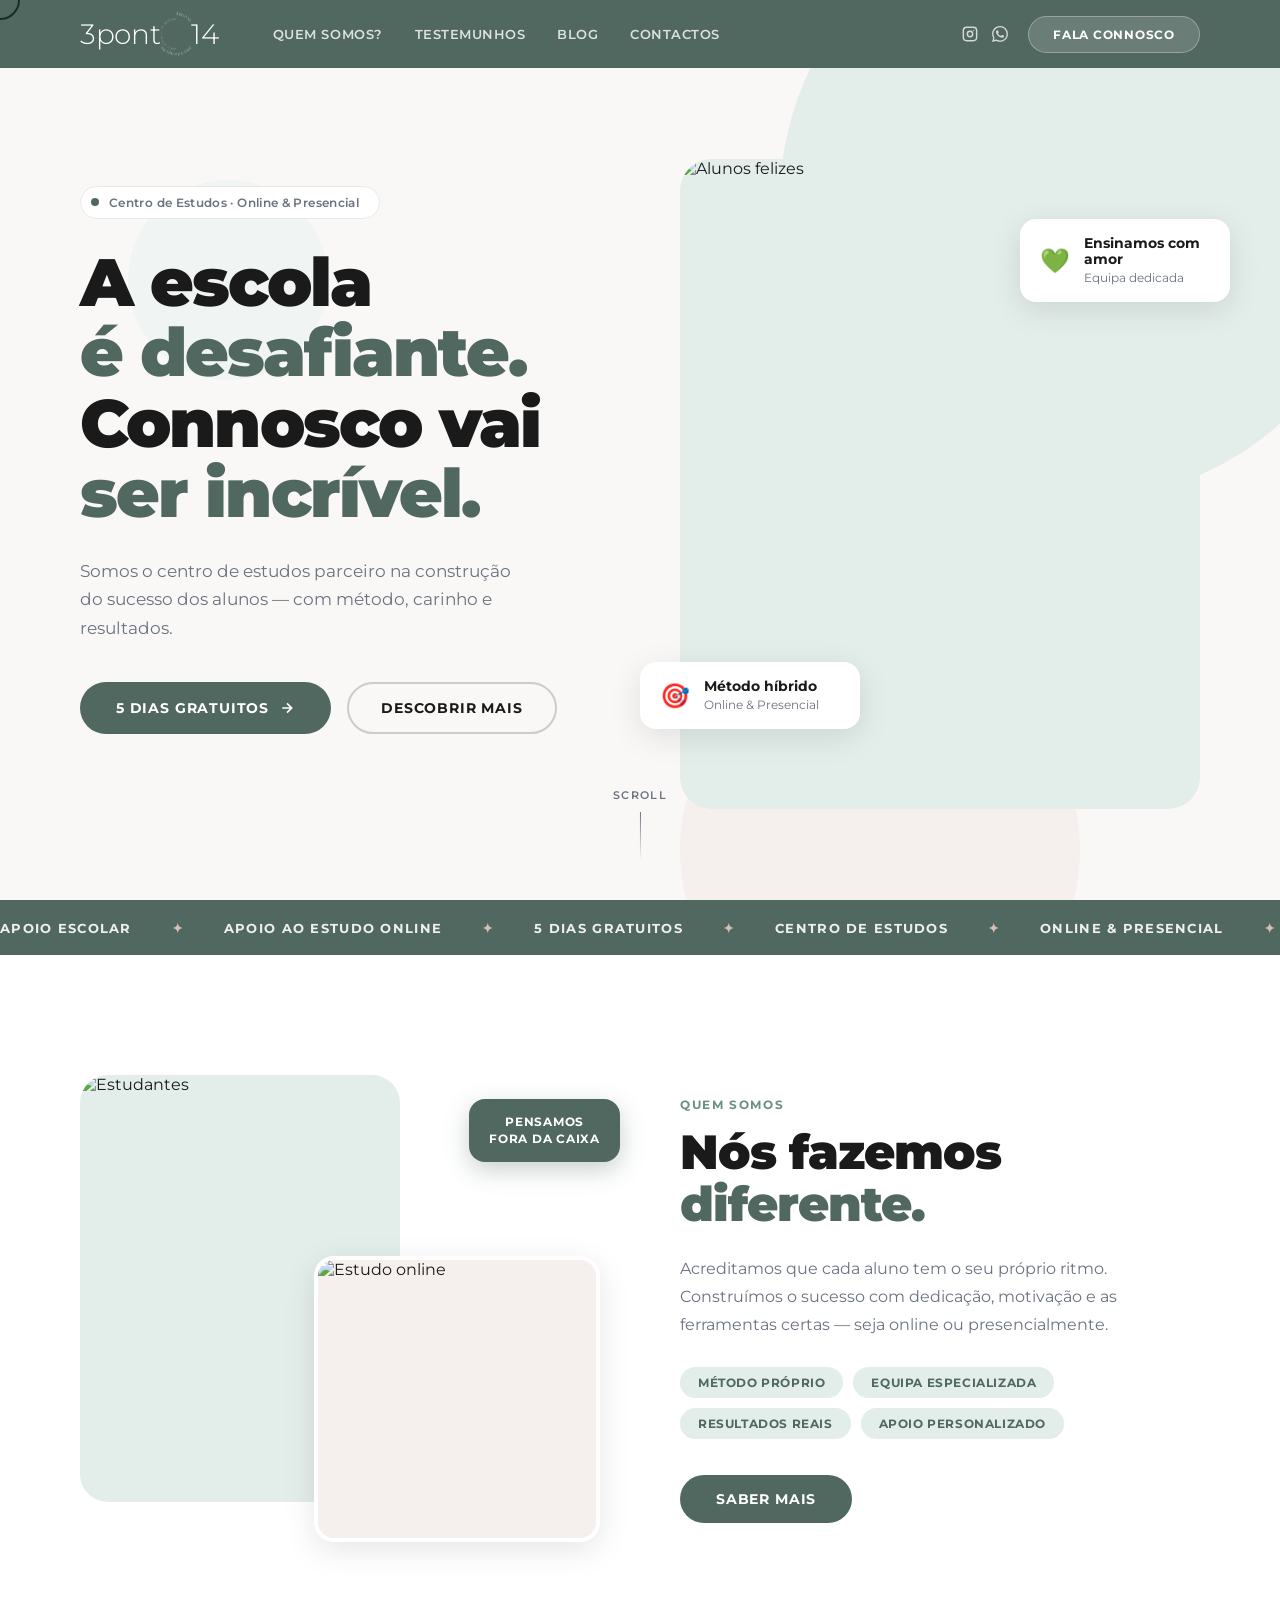
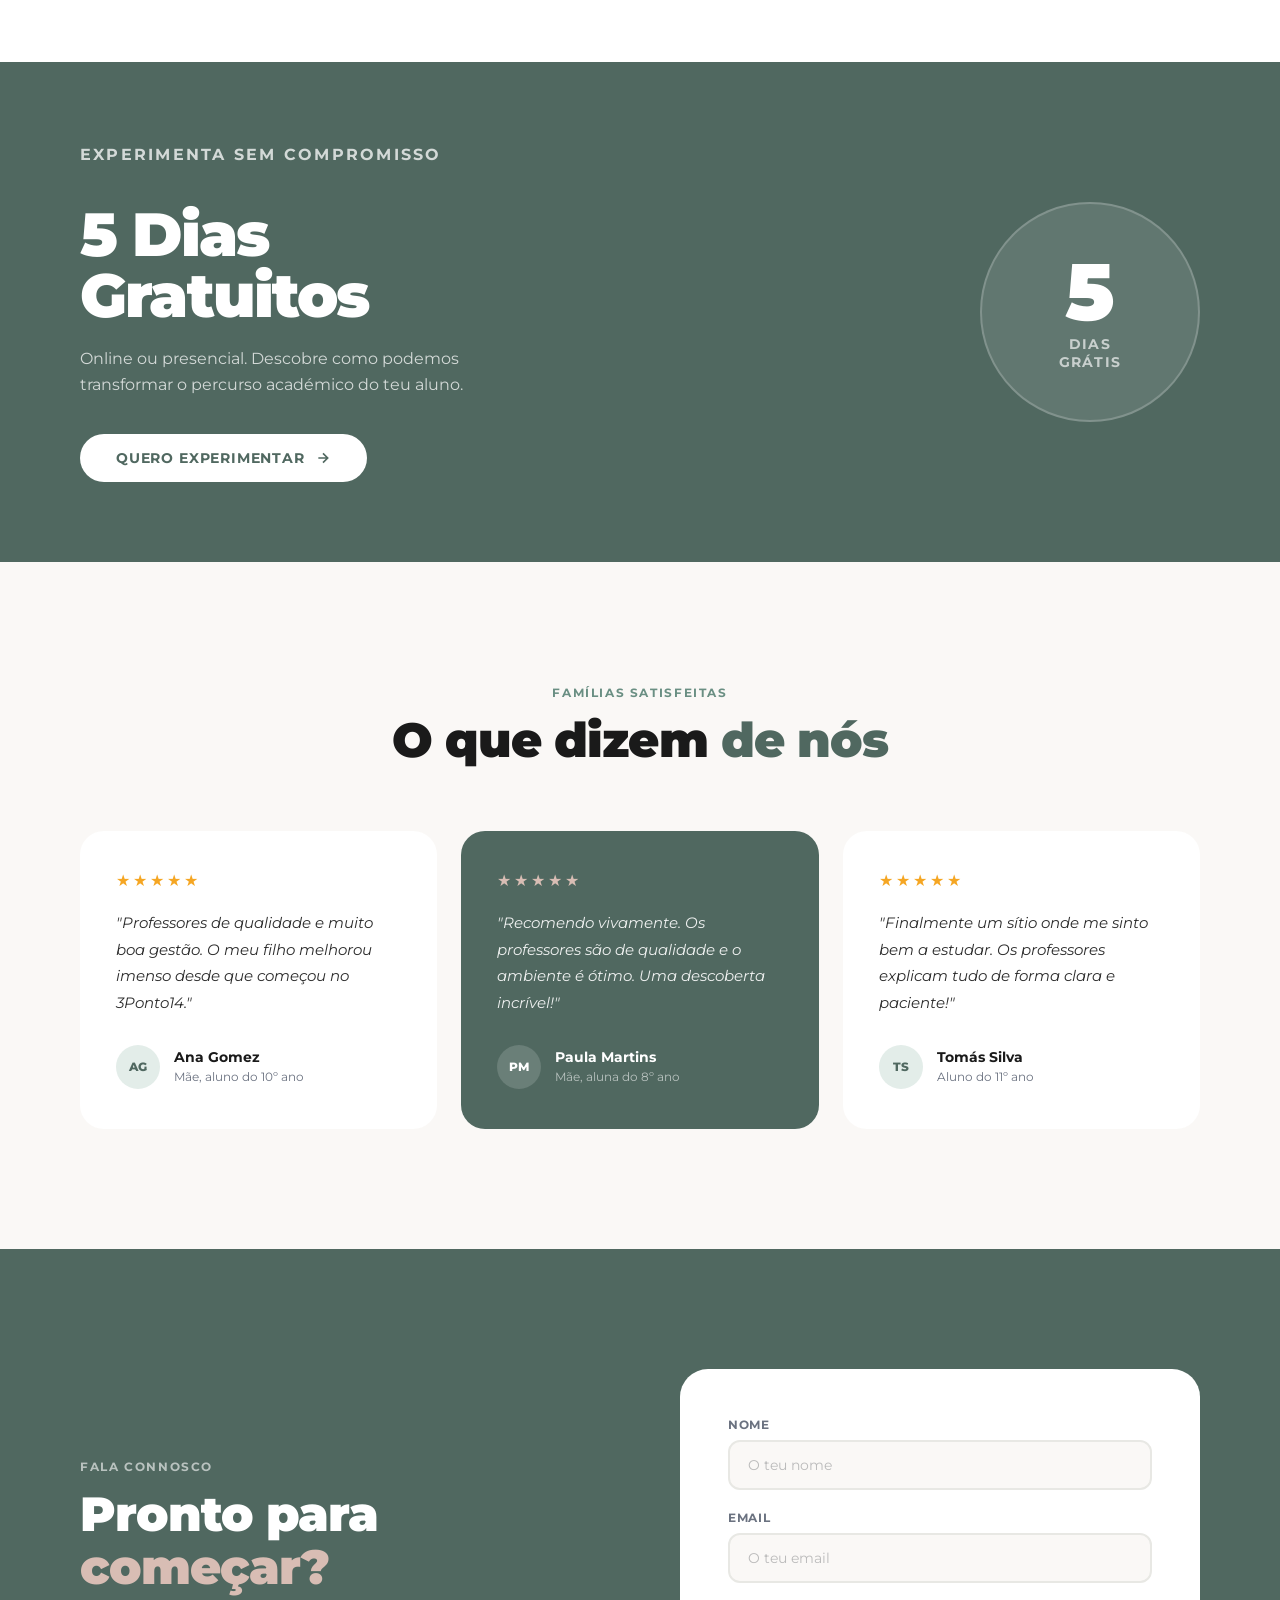
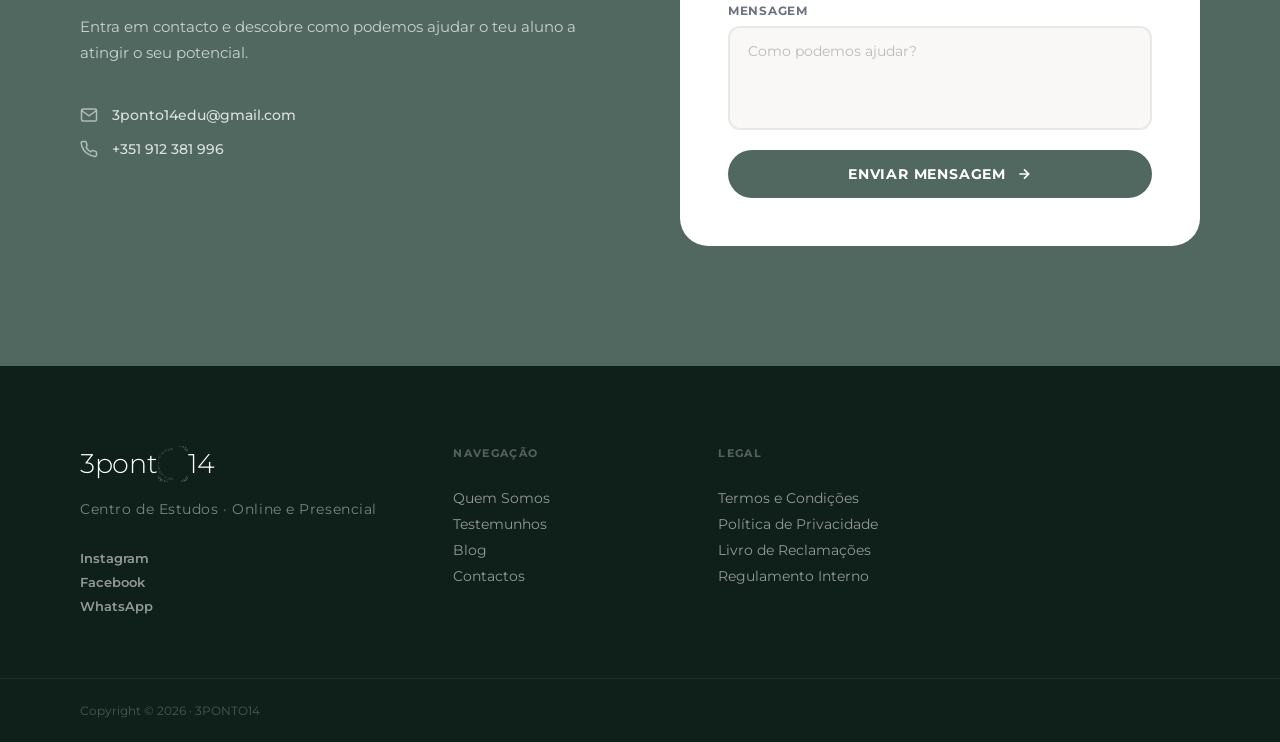
==== index.html @ 52ed574f "main" ====
<!DOCTYPE html>
<html lang="pt">
<head>
  <meta charset="UTF-8" />
  <meta name="viewport" content="width=device-width, initial-scale=1.0" />
  <title>3Ponto14 — Centro de Estudos</title>
  <link rel="preconnect" href="https://fonts.googleapis.com" />
  <link rel="preconnect" href="https://fonts.gstatic.com" crossorigin />
  <link href="https://fonts.googleapis.com/css2?family=Montserrat:ital,wght@0,300;0,400;0,500;0,600;0,700;0,800;0,900;1,300;1,400&display=swap" rel="stylesheet" />
  <link rel="stylesheet" href="style.css" />
</head>
<body>

  <!-- CURSOR -->
  <div class="cursor" id="cursor"></div>
  <div class="cursor-dot" id="cursorDot"></div>

  <!-- NAVBAR -->
  <header class="navbar" id="navbar">
    <div class="nav-inner">
      <a href="#" class="logo" aria-label="3ponto14">
        <div class="logo-svg-wrap">
          <span class="logo-char" style="--d:0.0s">3</span><span
               class="logo-char" style="--d:0.08s">p</span><span
               class="logo-char" style="--d:0.16s">o</span><span
               class="logo-char" style="--d:0.24s">n</span><span
               class="logo-char" style="--d:0.32s">t</span><span
               class="logo-char logo-o-special" style="--d:0.40s">
            <!-- Animated circle replacing the 'o' -->
            <svg class="logo-circle-svg" viewBox="0 0 80 80" xmlns="http://www.w3.org/2000/svg">
              <defs>
                <path id="circlePathNav" d="M40,6 a34,34 0 1,1 -0.001,0 Z"/>
                <path id="circlePathNavInner" d="M40,14 a26,26 0 1,1 -0.001,0 Z"/>
              </defs>
              <g class="circle-spin">
                <text font-family="Montserrat, sans-serif" font-size="7.5" font-weight="400" fill="currentColor" opacity="0.6">
                  <textPath href="#circlePathNav" startOffset="0%">3 ponto 14 · cinco três zero oito seis dois um cinco · </textPath>
                </text>
                <text font-family="Montserrat, sans-serif" font-size="6.5" font-weight="400" fill="currentColor" opacity="0.4">
                  <textPath href="#circlePathNavInner" startOffset="50%">zero um zero nove dois seis · zero um zero</textPath>
                </text>
              </g>
            </svg>
          </span><span
               class="logo-char" style="--d:0.50s">1</span><span
               class="logo-char" style="--d:0.58s">4</span>
        </div>
      </a>

      <nav class="nav-links" id="navLinks">
        <a href="#sobre">Quem Somos?</a>
        <a href="#testemunhos">Testemunhos</a>
        <a href="blog.html">Blog</a>
        <a href="#contacto">Contactos</a>
      </nav>

      <div class="nav-right">
        <div class="nav-social">
          <a href="https://instagram.com" target="_blank" aria-label="Instagram">
            <svg width="16" height="16" viewBox="0 0 24 24" fill="none" stroke="currentColor" stroke-width="2.2"><rect x="2" y="2" width="20" height="20" rx="5"/><circle cx="12" cy="12" r="4"/><circle cx="17.5" cy="6.5" r="1" fill="currentColor" stroke="none"/></svg>
          </a>
          <a href="https://wa.me/351912381996" target="_blank" aria-label="WhatsApp">
            <svg width="16" height="16" viewBox="0 0 24 24" fill="currentColor"><path d="M17.472 14.382c-.297-.149-1.758-.867-2.03-.967-.273-.099-.471-.148-.67.15-.197.297-.767.966-.94 1.164-.173.199-.347.223-.644.075-.297-.15-1.255-.463-2.39-1.475-.883-.788-1.48-1.761-1.653-2.059-.173-.297-.018-.458.13-.606.134-.133.298-.347.446-.52.149-.174.198-.298.298-.497.099-.198.05-.371-.025-.52-.075-.149-.669-1.612-.916-2.207-.242-.579-.487-.5-.669-.51-.173-.008-.371-.01-.57-.01-.198 0-.52.074-.792.372-.272.297-1.04 1.016-1.04 2.479 0 1.462 1.065 2.875 1.213 3.074.149.198 2.096 3.2 5.077 4.487.709.306 1.262.489 1.694.625.712.227 1.36.195 1.871.118.571-.085 1.758-.719 2.006-1.413.248-.694.248-1.289.173-1.413-.074-.124-.272-.198-.57-.347m-5.421 7.403h-.004a9.87 9.87 0 01-5.031-1.378l-.361-.214-3.741.982.998-3.648-.235-.374a9.86 9.86 0 01-1.51-5.26c.001-5.45 4.436-9.884 9.888-9.884 2.64 0 5.122 1.03 6.988 2.898a9.825 9.825 0 012.893 6.994c-.003 5.45-4.437 9.884-9.885 9.884m8.413-18.297A11.815 11.815 0 0012.05 0C5.495 0 .16 5.335.157 11.892c0 2.096.547 4.142 1.588 5.945L.057 24l6.305-1.654a11.882 11.882 0 005.683 1.448h.005c6.554 0 11.89-5.335 11.893-11.893a11.821 11.821 0 00-3.48-8.413z"/></svg>
          </a>
        </div>
        <a href="#contacto" class="btn-nav">Fala connosco</a>
        <button class="hamburger" id="hamburger" aria-label="Menu">
          <span></span><span></span><span></span>
        </button>
      </div>
    </div>
  </header>

  <!-- HERO -->
  <section class="hero" id="inicio">
    <div class="hero-bg-shapes">
      <div class="shape shape-1"></div>
      <div class="shape shape-2"></div>
      <div class="shape shape-3"></div>
    </div>

    <div class="hero-inner">
      <div class="hero-left">
        <div class="hero-badge reveal">
          <span class="badge-dot"></span>
          Centro de Estudos · Online &amp; Presencial
        </div>
        <h1 class="hero-title reveal">
          <span class="line">A escola</span>
          <span class="line accent-line">é desafiante.</span>
          <span class="line">Connosco vai</span>
          <span class="line accent-line">ser incrível.</span>
        </h1>
        <p class="hero-sub reveal">Somos o centro de estudos parceiro na construção do sucesso dos alunos — com método, carinho e resultados.</p>
        <div class="hero-actions reveal">
          <a href="https://forms.gle/KZPHo7X5ygwekHUc8" target="_blank" class="btn-primary">
            <span>5 Dias Gratuitos</span>
            <svg width="16" height="16" viewBox="0 0 24 24" fill="none" stroke="currentColor" stroke-width="2.5"><path d="M5 12h14M12 5l7 7-7 7"/></svg>
          </a>
          <a href="#servicos" class="btn-ghost">Descobrir mais</a>
        </div>
      </div>

      <div class="hero-right reveal">
        <div class="hero-card-main">
          <img src="https://3ponto14.com/wp-content/uploads/2022/05/pexels-vanessa-loring-7869838-1.png"
               alt="Alunos felizes"
               onerror="this.parentElement.style.background='var(--green-pale)'" />
        </div>
        <div class="hero-float-card">
          <div class="float-icon">🎯</div>
          <div>
            <strong>Método híbrido</strong>
            <span>Online &amp; Presencial</span>
          </div>
        </div>
        <div class="hero-float-card card-2">
          <div class="float-icon">💚</div>
          <div>
            <strong>Ensinamos com amor</strong>
            <span>Equipa dedicada</span>
          </div>
        </div>
      </div>
    </div>

    <div class="scroll-hint">
      <span>Scroll</span>
      <div class="scroll-line"></div>
    </div>
  </section>

  <!-- MARQUEE -->
  <div class="marquee-wrap">
    <div class="marquee-track">
      <span>Apoio Escolar</span><span class="mx">✦</span>
      <span>Apoio ao Estudo Online</span><span class="mx">✦</span>
      <span>5 Dias Gratuitos</span><span class="mx">✦</span>
      <span>Centro de Estudos</span><span class="mx">✦</span>
      <span>Online &amp; Presencial</span><span class="mx">✦</span>
      <span>Apoio Escolar</span><span class="mx">✦</span>
      <span>Apoio ao Estudo Online</span><span class="mx">✦</span>
      <span>5 Dias Gratuitos</span><span class="mx">✦</span>
      <span>Centro de Estudos</span><span class="mx">✦</span>
      <span>Online &amp; Presencial</span><span class="mx">✦</span>
    </div>
  </div>

  <!-- SOBRE -->
  <section class="sobre" id="sobre">
    <div class="container">
      <div class="sobre-grid">
        <div class="sobre-left">
          <div class="sobre-img-stack">
            <div class="sobre-img-1">
              <img src="https://3ponto14.com/wp-content/uploads/2025/06/Design-sem-nome-3-819x1024.png"
                   alt="Estudantes"
                   onerror="this.parentElement.style.background='var(--green-pale)'" />
            </div>
            <div class="sobre-img-2">
              <img src="https://3ponto14.com/wp-content/uploads/2025/07/Design-sem-nome-11-819x1024.png"
                   alt="Estudo online"
                   onerror="this.parentElement.style.background='var(--blush-pale)'" />
            </div>
            <div class="sobre-badge-float">
              <span>Pensamos<br/>fora da caixa</span>
            </div>
          </div>
        </div>
        <div class="sobre-right">
          <p class="section-tag">Quem somos</p>
          <h2 class="section-title">Nós fazemos<br/><em>diferente.</em></h2>
          <p class="sobre-text">Acreditamos que cada aluno tem o seu próprio ritmo. Construímos o sucesso com dedicação, motivação e as ferramentas certas — seja online ou presencialmente.</p>
          <div class="sobre-pills">
            <span class="pill">Método Próprio</span>
            <span class="pill">Equipa Especializada</span>
            <span class="pill">Resultados Reais</span>
            <span class="pill">Apoio Personalizado</span>
          </div>
          <a href="#contacto" class="btn-primary">Saber mais</a>
        </div>
      </div>
    </div>
  </section>


  <!-- OFERTA -->
  <section class="oferta">
    <div class="oferta-inner">
      <div class="oferta-left">
        <p class="oferta-tag">Experimenta sem compromisso</p>
        <h2>5 Dias<br/>Gratuitos</h2>
        <p>Online ou presencial. Descobre como podemos transformar o percurso académico do teu aluno.</p>
        <a href="https://forms.gle/KZPHo7X5ygwekHUc8" target="_blank" class="btn-white">
          Quero experimentar
          <svg width="16" height="16" viewBox="0 0 24 24" fill="none" stroke="currentColor" stroke-width="2.5"><path d="M5 12h14M12 5l7 7-7 7"/></svg>
        </a>
      </div>
      <div class="oferta-right">
        <div class="oferta-circle">
          <span class="oferta-num">5</span>
          <span class="oferta-label">dias<br/>grátis</span>
        </div>
      </div>
    </div>
  </section>


  <!-- TESTEMUNHOS -->
  <section class="testemunhos" id="testemunhos">
    <div class="container">
      <div class="section-head centered">
        <p class="section-tag">Famílias satisfeitas</p>
        <h2 class="section-title">O que dizem <em>de nós</em></h2>
      </div>
      <div class="testo-grid">
        <div class="testo-card">
          <div class="testo-stars">★★★★★</div>
          <blockquote>"Professores de qualidade e muito boa gestão. O meu filho melhorou imenso desde que começou no 3Ponto14."</blockquote>
          <div class="testo-author">
            <div class="testo-avatar">AG</div>
            <div>
              <strong>Ana Gomez</strong>
              <span>Mãe, aluno do 10º ano</span>
            </div>
          </div>
        </div>
        <div class="testo-card featured">
          <div class="testo-stars">★★★★★</div>
          <blockquote>"Recomendo vivamente. Os professores são de qualidade e o ambiente é ótimo. Uma descoberta incrível!"</blockquote>
          <div class="testo-author">
            <div class="testo-avatar">PM</div>
            <div>
              <strong>Paula Martins</strong>
              <span>Mãe, aluna do 8º ano</span>
            </div>
          </div>
        </div>
        <div class="testo-card">
          <div class="testo-stars">★★★★★</div>
          <blockquote>"Finalmente um sítio onde me sinto bem a estudar. Os professores explicam tudo de forma clara e paciente!"</blockquote>
          <div class="testo-author">
            <div class="testo-avatar">TS</div>
            <div>
              <strong>Tomás Silva</strong>
              <span>Aluno do 11º ano</span>
            </div>
          </div>
        </div>
      </div>
    </div>
  </section>

  <!-- CONTACTO -->
  <section class="contacto" id="contacto">
    <div class="container">
      <div class="contacto-grid">
        <div class="contacto-left">
          <p class="section-tag light">Fala connosco</p>
          <h2 class="section-title light">Pronto para<br/><em>começar?</em></h2>
          <p class="contacto-sub">Entra em contacto e descobre como podemos ajudar o teu aluno a atingir o seu potencial.</p>
          <div class="contacto-info">
            <div class="info-item">
              <svg width="18" height="18" viewBox="0 0 24 24" fill="none" stroke="currentColor" stroke-width="2"><path d="M4 4h16c1.1 0 2 .9 2 2v12c0 1.1-.9 2-2 2H4c-1.1 0-2-.9-2-2V6c0-1.1.9-2 2-2z"/><polyline points="22,6 12,13 2,6"/></svg>
              <span>3ponto14edu@gmail.com</span>
            </div>
            <div class="info-item">
              <svg width="18" height="18" viewBox="0 0 24 24" fill="none" stroke="currentColor" stroke-width="2"><path d="M22 16.92v3a2 2 0 0 1-2.18 2 19.79 19.79 0 0 1-8.63-3.07A19.5 19.5 0 0 1 4.69 13a19.79 19.79 0 0 1-3.07-8.67A2 2 0 0 1 3.6 2h3a2 2 0 0 1 2 1.72c.127.96.361 1.903.7 2.81a2 2 0 0 1-.45 2.11L8.09 9.91a16 16 0 0 0 6 6l1.27-1.27a2 2 0 0 1 2.11-.45c.907.339 1.85.573 2.81.7A2 2 0 0 1 22 16.92z"/></svg>
              <span>+351 912 381 996</span>
            </div>
          </div>
        </div>
        <div class="contacto-right">
          <form class="contact-form" id="contactForm">
            <div class="form-group">
              <label>Nome</label>
              <input type="text" name="nome" placeholder="O teu nome" required />
            </div>
            <div class="form-group">
              <label>Email</label>
              <input type="email" name="email" placeholder="O teu email" required />
            </div>
            <div class="form-group">
              <label>Mensagem</label>
              <textarea name="mensagem" rows="4" placeholder="Como podemos ajudar?" required></textarea>
            </div>
            <button type="submit" class="btn-primary full">
              <span>Enviar mensagem</span>
              <svg width="16" height="16" viewBox="0 0 24 24" fill="none" stroke="currentColor" stroke-width="2.5"><path d="M5 12h14M12 5l7 7-7 7"/></svg>
            </button>
          </form>
        </div>
      </div>
    </div>
  </section>

  <!-- FOOTER -->
  <footer class="footer">
    <div class="footer-inner container">
      <div class="footer-brand">
        <div class="logo-svg-wrap footer-logo-svg">
          <span class="logo-char">3</span><span
               class="logo-char">p</span><span
               class="logo-char">o</span><span
               class="logo-char">n</span><span
               class="logo-char">t</span><span
               class="logo-char logo-o-special">
            <svg class="logo-circle-svg" viewBox="0 0 80 80" xmlns="http://www.w3.org/2000/svg">
              <defs>
                <path id="circlePathFooter" d="M40,6 a34,34 0 1,1 -0.001,0 Z"/>
                <path id="circlePathFooterInner" d="M40,14 a26,26 0 1,1 -0.001,0 Z"/>
              </defs>
              <g class="circle-spin">
                <text font-family="Montserrat, sans-serif" font-size="7.5" font-weight="400" fill="currentColor" opacity="0.6">
                  <textPath href="#circlePathFooter" startOffset="0%">3 ponto 14 · cinco três zero oito seis dois um cinco · </textPath>
                </text>
                <text font-family="Montserrat, sans-serif" font-size="6.5" font-weight="400" fill="currentColor" opacity="0.4">
                  <textPath href="#circlePathFooterInner" startOffset="50%">zero um zero nove dois seis · zero um zero</textPath>
                </text>
              </g>
            </svg>
          </span><span
               class="logo-char">1</span><span
               class="logo-char">4</span>
        </div>
        <p class="footer-tagline">Centro de Estudos · Online e Presencial</p>
        <div class="footer-social">
          <a href="https://instagram.com" target="_blank">Instagram</a>
          <a href="https://facebook.com" target="_blank">Facebook</a>
          <a href="https://wa.me/351912381996" target="_blank">WhatsApp</a>
        </div>
      </div>
      <div class="footer-links">
        <p class="footer-col-title">Navegação</p>
        <a href="#sobre">Quem Somos</a>
        <a href="#testemunhos">Testemunhos</a>
        <a href="blog.html">Blog</a>
        <a href="#contacto">Contactos</a>
      </div>
      <div class="footer-links">
        <p class="footer-col-title">Legal</p>
        <a href="#">Termos e Condições</a>
        <a href="#">Política de Privacidade</a>
        <a href="#">Livro de Reclamações</a>
        <a href="#">Regulamento Interno</a>
      </div>
    </div>
    <div class="footer-bottom">
      <div class="container footer-bottom-inner">
        <p>Copyright © 2026 · 3PONTO14</p>
      </div>
    </div>
  </footer>

  <script src="script.js"></script>
</body>
</html>
---- style.css ----
/* ============================================
   3PONTO14 — Redesign
   Palette: sage green #506860, blush #d8bdb4
   Font: Montserrat
   ============================================ */

*, *::before, *::after { box-sizing: border-box; margin: 0; padding: 0; }

:root {
  --green:       #506860;
  --green-mid:   #6A8F83;
  --green-light: #8aafa5;
  --green-pale:  #e3ede9;
  --green-xpale: #f0f5f3;
  --blush:       #d8bdb4;
  --blush-mid:   #c9a89e;
  --blush-pale:  #f5efed;
  --cream:       #faf8f6;
  --white:       #ffffff;
  --dark:        #1a1a1a;
  --dark-2:      #2d2d2d;
  --gray:        #6b7280;
  --gray-light:  #e8e8e4;
  --font:        'Montserrat', sans-serif;
  --ease:        cubic-bezier(0.4, 0, 0.2, 1);
}

html { scroll-behavior: smooth; }

body {
  font-family: var(--font);
  color: var(--dark);
  background: var(--cream);
  overflow-x: hidden;
  cursor: none;
}

@media (hover: none) { body { cursor: auto; } }

.container { max-width: 1200px; margin: 0 auto; padding: 0 40px; }
a { text-decoration: none; color: inherit; }
img { display: block; max-width: 100%; }

/* ============ CUSTOM CURSOR ============ */
.cursor {
  position: fixed;
  width: 40px; height: 40px;
  border: 2px solid var(--green);
  border-radius: 50%;
  pointer-events: none;
  z-index: 9999;
  transform: translate(-50%, -50%);
  transition: transform 0.15s var(--ease), width 0.3s, height 0.3s, border-color 0.3s;
  mix-blend-mode: multiply;
}
.cursor-dot {
  position: fixed;
  width: 6px; height: 6px;
  background: var(--green);
  border-radius: 50%;
  pointer-events: none;
  z-index: 9999;
  transform: translate(-50%, -50%);
}
.cursor.expanded { width: 64px; height: 64px; border-color: var(--blush-mid); }

/* ============ BUTTONS ============ */
.btn-primary {
  display: inline-flex;
  align-items: center;
  gap: 10px;
  background: var(--green);
  color: var(--white);
  font-family: var(--font);
  font-size: 0.85rem;
  font-weight: 700;
  letter-spacing: 0.06em;
  text-transform: uppercase;
  padding: 16px 36px;
  border-radius: 100px;
  border: none;
  cursor: none;
  transition: background 0.3s, transform 0.3s, box-shadow 0.3s;
}
.btn-primary svg { transition: transform 0.3s; }
.btn-primary:hover {
  background: var(--green-mid);
  transform: translateY(-3px);
  box-shadow: 0 12px 32px rgba(80,104,96,0.35);
}
.btn-primary:hover svg { transform: translateX(4px); }
.btn-primary.full { width: 100%; justify-content: center; }

.btn-ghost {
  display: inline-flex;
  align-items: center;
  gap: 8px;
  color: var(--dark);
  font-family: var(--font);
  font-size: 0.85rem;
  font-weight: 700;
  letter-spacing: 0.06em;
  text-transform: uppercase;
  padding: 16px 32px;
  border-radius: 100px;
  border: 2px solid rgba(26,26,26,0.2);
  cursor: none;
  transition: border-color 0.3s, background 0.3s;
}
.btn-ghost:hover { border-color: var(--dark); background: rgba(26,26,26,0.05); }

.btn-nav {
  display: inline-block;
  background: rgba(255,255,255,0.15);
  color: var(--white);
  font-family: var(--font);
  font-size: 0.78rem;
  font-weight: 700;
  letter-spacing: 0.06em;
  text-transform: uppercase;
  padding: 10px 24px;
  border-radius: 100px;
  border: 1px solid rgba(255,255,255,0.3);
  cursor: none;
  transition: background 0.3s;
  white-space: nowrap;
}
.btn-nav:hover { background: rgba(255,255,255,0.25); }

.btn-white {
  display: inline-flex;
  align-items: center;
  gap: 10px;
  background: var(--white);
  color: var(--green);
  font-family: var(--font);
  font-size: 0.85rem;
  font-weight: 700;
  letter-spacing: 0.06em;
  text-transform: uppercase;
  padding: 16px 36px;
  border-radius: 100px;
  cursor: none;
  transition: transform 0.3s, box-shadow 0.3s;
}
.btn-white:hover { transform: translateY(-3px); box-shadow: 0 12px 32px rgba(0,0,0,0.15); }
.btn-white svg { transition: transform 0.3s; }
.btn-white:hover svg { transform: translateX(4px); }

.link-arrow {
  display: inline-flex;
  align-items: center;
  gap: 6px;
  font-size: 0.82rem;
  font-weight: 700;
  letter-spacing: 0.06em;
  text-transform: uppercase;
  color: var(--green);
  cursor: none;
  transition: gap 0.3s;
}
.link-arrow:hover { gap: 12px; }
.link-arrow span { display: inline-block; transition: transform 0.3s; }
.link-arrow:hover span { transform: translateX(4px); }

/* ============ TYPOGRAPHY HELPERS ============ */
.section-tag {
  display: inline-block;
  font-size: 0.72rem;
  font-weight: 700;
  letter-spacing: 0.14em;
  text-transform: uppercase;
  color: var(--green-mid);
  margin-bottom: 14px;
}
.section-tag.light { color: rgba(255,255,255,0.6); }

.section-title {
  font-size: clamp(2rem, 4vw, 3rem);
  font-weight: 900;
  line-height: 1.1;
  color: var(--dark);
  letter-spacing: -0.02em;
}
.section-title em { font-style: normal; color: var(--green); }
.section-title.light { color: var(--white); }
.section-title.light em { color: var(--blush); }

.section-head { margin-bottom: 64px; }
.section-head.centered { text-align: center; }

/* ============ NAVBAR ============ */
.navbar {
  position: fixed;
  top: 0; left: 0; right: 0;
  z-index: 100;
  background: var(--green);
  transition: box-shadow 0.3s;
}
.navbar.scrolled { box-shadow: 0 4px 30px rgba(0,0,0,0.15); }

.nav-inner {
  max-width: 1200px;
  margin: 0 auto;
  padding: 0 40px;
  height: 68px;
  display: flex;
  align-items: center;
  gap: 40px;
}

.logo { display: flex; align-items: center; flex-shrink: 0; }

/* ── Logo SVG animado ── */
.logo-svg-wrap {
  display: flex;
  align-items: center;
  height: 44px;
  line-height: 1;
  gap: 0;
  overflow: hidden;
}

.logo-char {
  font-family: 'Montserrat', sans-serif;
  font-weight: 300;
  font-size: 1.75rem;
  color: var(--white);
  display: inline-flex;
  align-items: center;
  opacity: 0;
  transform: translateY(12px);
  animation: logoCharIn 0.5s cubic-bezier(0.4,0,0.2,1) forwards;
  animation-delay: var(--d, 0s);
  letter-spacing: -0.01em;
  line-height: 44px;
}

@keyframes logoCharIn {
  to { opacity: 1; transform: translateY(0); }
}

/* the span that holds the circle svg instead of an 'o' */
.logo-o-special {
  width: 1.1em;
  height: 44px;
  justify-content: center;
  overflow: hidden;
  flex-shrink: 0;
}

.logo-circle-svg {
  width: 44px;
  height: 44px;
  display: block;
  overflow: hidden;
  flex-shrink: 0;
}

.circle-spin {
  transform-origin: 40px 40px;
  animation: spinCircle 14s linear infinite;
}

@keyframes spinCircle {
  from { transform: rotate(0deg); }
  to   { transform: rotate(360deg); }
}

/* navbar hover — circle speeds up */
.logo:hover .circle-spin {
  animation-duration: 4s;
}

/* footer logo — smaller, no entry animation delay */
.footer-logo-svg {
  height: 36px;
  margin-bottom: 16px;
}
.footer-logo-svg .logo-char {
  font-size: 1.7rem;
  animation: none;
  opacity: 1;
  transform: none;
}
.footer-tagline {
  font-size: 0.78rem;
  color: rgba(255,255,255,0.45);
  letter-spacing: 0.04em;
  margin-bottom: 28px;
}

.nav-links {
  display: flex;
  align-items: center;
  gap: 4px;
  flex: 1;
}
.nav-links a {
  font-size: 0.8rem;
  font-weight: 600;
  letter-spacing: 0.04em;
  text-transform: uppercase;
  color: rgba(255,255,255,0.8);
  padding: 8px 14px;
  border-radius: 8px;
  transition: color 0.2s, background 0.2s;
}
.nav-links a:hover { color: var(--white); background: rgba(255,255,255,0.12); }

.nav-right {
  display: flex;
  align-items: center;
  gap: 20px;
  margin-left: auto;
}
.nav-social { display: flex; gap: 14px; }
.nav-social a {
  color: rgba(255,255,255,0.75);
  display: flex;
  align-items: center;
  transition: color 0.2s;
}
.nav-social a:hover { color: var(--white); }

.hamburger {
  display: none;
  flex-direction: column;
  gap: 5px;
  background: none;
  border: none;
  cursor: pointer;
  padding: 8px;
}
.hamburger span { display: block; width: 22px; height: 2px; background: var(--white); border-radius: 2px; transition: 0.3s; }

/* ============ HERO ============ */
.hero {
  min-height: 100vh;
  background: var(--cream);
  position: relative;
  display: flex;
  align-items: center;
  overflow: hidden;
  padding-top: 68px;
}

.hero-bg-shapes { position: absolute; inset: 0; pointer-events: none; overflow: hidden; }

.shape {
  position: absolute;
  border-radius: 50%;
}
.shape-1 {
  width: 600px; height: 600px;
  background: var(--green-pale);
  right: -100px; top: -100px;
  animation: floatA 8s ease-in-out infinite;
}
.shape-2 {
  width: 400px; height: 400px;
  background: var(--blush-pale);
  right: 200px; bottom: -150px;
  animation: floatB 10s ease-in-out infinite;
}
.shape-3 {
  width: 200px; height: 200px;
  background: var(--green-xpale);
  left: 10%; top: 20%;
  animation: floatC 12s ease-in-out infinite;
}

@keyframes floatA {
  0%,100% { transform: translate(0,0) scale(1); }
  50% { transform: translate(-30px, 20px) scale(1.05); }
}
@keyframes floatB {
  0%,100% { transform: translate(0,0) rotate(0deg); }
  50% { transform: translate(20px,-30px) rotate(10deg); }
}
@keyframes floatC {
  0%,100% { transform: translate(0,0); }
  50% { transform: translate(15px,25px); }
}

.hero-inner {
  position: relative;
  z-index: 2;
  max-width: 1200px;
  margin: 0 auto;
  padding: 80px 40px;
  display: grid;
  grid-template-columns: 1fr 1fr;
  gap: 80px;
  align-items: center;
  width: 100%;
}

.hero-badge {
  display: inline-flex;
  align-items: center;
  gap: 10px;
  background: var(--white);
  border: 1px solid var(--gray-light);
  border-radius: 100px;
  padding: 8px 20px 8px 10px;
  font-size: 0.75rem;
  font-weight: 600;
  color: var(--gray);
  letter-spacing: 0.03em;
  margin-bottom: 28px;
  width: fit-content;
}
.badge-dot {
  width: 8px; height: 8px;
  background: var(--green);
  border-radius: 50%;
  animation: pulse 2s infinite;
}
@keyframes pulse {
  0%,100% { box-shadow: 0 0 0 0 rgba(80,104,96,0.4); }
  50% { box-shadow: 0 0 0 6px rgba(80,104,96,0); }
}

.hero-title {
  font-size: clamp(2.8rem, 5.5vw, 4.2rem);
  font-weight: 900;
  line-height: 1.05;
  letter-spacing: -0.03em;
  margin-bottom: 28px;
}
.hero-title .line { display: block; }
.hero-title .accent-line { color: var(--green); }

.hero-sub {
  font-size: 1.05rem;
  font-weight: 400;
  color: var(--gray);
  line-height: 1.7;
  margin-bottom: 40px;
  max-width: 440px;
}

.hero-actions { display: flex; gap: 16px; flex-wrap: wrap; margin-bottom: 48px; }

.hero-stats {
  display: flex;
  align-items: center;
  gap: 28px;
}
.stat strong { display: block; font-size: 1.4rem; font-weight: 900; color: var(--dark); }
.stat span { font-size: 0.75rem; font-weight: 500; color: var(--gray); text-transform: uppercase; letter-spacing: 0.08em; }
.stat-div { width: 1px; height: 40px; background: var(--gray-light); }

.hero-right { position: relative; }

.hero-card-main {
  border-radius: 32px;
  overflow: hidden;
  background: var(--green-pale);
  aspect-ratio: 4/5;
  position: relative;
}
.hero-card-main img {
  width: 100%;
  height: 100%;
  object-fit: cover;
  object-position: top;
}

.hero-float-card {
  position: absolute;
  background: var(--white);
  border-radius: 16px;
  padding: 16px 20px;
  display: flex;
  align-items: center;
  gap: 14px;
  box-shadow: 0 8px 32px rgba(0,0,0,0.10);
  left: -40px;
  bottom: 80px;
  animation: floatCard 4s ease-in-out infinite;
  width: 220px;
}
.hero-float-card.card-2 {
  left: auto;
  right: -30px;
  bottom: auto;
  top: 60px;
  animation-delay: 2s;
  width: 210px;
}
@keyframes floatCard {
  0%,100% { transform: translateY(0); }
  50% { transform: translateY(-10px); }
}

.float-icon { font-size: 1.5rem; flex-shrink: 0; }
.hero-float-card strong { display: block; font-size: 0.85rem; font-weight: 700; color: var(--dark); }
.hero-float-card span { font-size: 0.75rem; color: var(--gray); }

.scroll-hint {
  position: absolute;
  bottom: 40px;
  left: 50%;
  transform: translateX(-50%);
  display: flex;
  flex-direction: column;
  align-items: center;
  gap: 10px;
  color: var(--gray);
  font-size: 0.7rem;
  font-weight: 600;
  letter-spacing: 0.12em;
  text-transform: uppercase;
  z-index: 2;
}
.scroll-line {
  width: 1px;
  height: 48px;
  background: linear-gradient(to bottom, var(--gray), transparent);
  animation: scrollLine 1.5s ease-in-out infinite;
}
@keyframes scrollLine {
  0% { transform: scaleY(0); transform-origin: top; }
  50% { transform: scaleY(1); transform-origin: top; }
  51% { transform-origin: bottom; }
  100% { transform: scaleY(0); transform-origin: bottom; }
}

/* Reveal animation */
.reveal {
  opacity: 0;
  transform: translateY(30px);
  transition: opacity 0.8s var(--ease), transform 0.8s var(--ease);
}
.reveal.visible { opacity: 1; transform: translateY(0); }

/* ============ MARQUEE ============ */
.marquee-wrap {
  background: var(--green);
  padding: 18px 0;
  overflow: hidden;
  white-space: nowrap;
}
.marquee-track {
  display: inline-flex;
  gap: 40px;
  animation: marquee 25s linear infinite;
}
.marquee-track span {
  font-size: 0.8rem;
  font-weight: 700;
  letter-spacing: 0.1em;
  text-transform: uppercase;
  color: rgba(255,255,255,0.9);
  flex-shrink: 0;
}
.marquee-track .mx { color: var(--blush); }
@keyframes marquee {
  from { transform: translateX(0); }
  to { transform: translateX(-50%); }
}

/* ============ SOBRE ============ */
.sobre { padding: 120px 0; background: var(--white); }

.sobre-grid {
  display: grid;
  grid-template-columns: 1fr 1fr;
  gap: 80px;
  align-items: center;
}

.sobre-img-stack { position: relative; padding-bottom: 40px; }

.sobre-img-1 {
  border-radius: 28px;
  overflow: hidden;
  aspect-ratio: 3/4;
  background: var(--green-pale);
  max-width: 320px;
}
.sobre-img-1 img { width: 100%; height: 100%; object-fit: cover; }

.sobre-img-2 {
  position: absolute;
  bottom: 0; right: 0;
  width: 55%;
  border-radius: 20px;
  overflow: hidden;
  aspect-ratio: 1;
  background: var(--blush-pale);
  border: 4px solid var(--white);
  box-shadow: 0 8px 32px rgba(0,0,0,0.10);
}
.sobre-img-2 img { width: 100%; height: 100%; object-fit: cover; }

.sobre-badge-float {
  position: absolute;
  top: 24px;
  right: -20px;
  background: var(--green);
  color: var(--white);
  font-size: 0.78rem;
  font-weight: 700;
  letter-spacing: 0.06em;
  text-transform: uppercase;
  text-align: center;
  padding: 14px 20px;
  border-radius: 16px;
  line-height: 1.4;
  box-shadow: 0 8px 24px rgba(80,104,96,0.3);
}

.sobre-right .section-title { margin-bottom: 24px; }
.sobre-text {
  color: var(--gray);
  line-height: 1.75;
  margin-bottom: 28px;
  font-size: 1rem;
}

.sobre-pills {
  display: flex;
  flex-wrap: wrap;
  gap: 10px;
  margin-bottom: 36px;
}
.pill {
  font-size: 0.75rem;
  font-weight: 700;
  letter-spacing: 0.05em;
  text-transform: uppercase;
  color: var(--green);
  background: var(--green-pale);
  padding: 8px 18px;
  border-radius: 100px;
}

/* ============ SERVIÇOS ============ */
.servicos { padding: 120px 0; background: var(--cream); }

.servicos-list { display: flex; flex-direction: column; gap: 2px; }

.servico-item {
  display: grid;
  grid-template-columns: 1fr 1fr;
  min-height: 440px;
  background: var(--white);
  border-radius: 24px;
  overflow: hidden;
  position: relative;
}
.servico-item::before {
  content: attr(data-num);
  position: absolute;
  top: 32px; left: 40px;
  font-size: 5rem;
  font-weight: 900;
  color: var(--green-pale);
  line-height: 1;
  pointer-events: none;
  z-index: 0;
}
.servico-item.reverse { direction: rtl; }
.servico-item.reverse > * { direction: ltr; }

.servico-content {
  padding: 60px 56px;
  display: flex;
  flex-direction: column;
  justify-content: center;
  position: relative;
  z-index: 1;
}

.servico-icon-wrap {
  width: 64px; height: 64px;
  background: var(--green-pale);
  border-radius: 16px;
  display: flex;
  align-items: center;
  justify-content: center;
  color: var(--green);
  margin-bottom: 28px;
  flex-shrink: 0;
}

.servico-text h3 {
  font-size: 1.6rem;
  font-weight: 900;
  color: var(--dark);
  margin-bottom: 16px;
  letter-spacing: -0.02em;
}
.servico-text p {
  color: var(--gray);
  line-height: 1.75;
  margin-bottom: 28px;
  font-size: 0.95rem;
  max-width: 360px;
}

.servico-img {
  overflow: hidden;
  background: var(--green-pale);
}
.servico-img img {
  width: 100%;
  height: 100%;
  object-fit: cover;
  transition: transform 0.6s var(--ease);
}
.servico-item:hover .servico-img img { transform: scale(1.05); }

/* ============ OFERTA ============ */
.oferta {
  background: var(--green);
  padding: 0;
  overflow: hidden;
}

.oferta-inner {
  max-width: 1200px;
  margin: 0 auto;
  padding: 80px 40px;
  display: grid;
  grid-template-columns: 1fr auto;
  gap: 60px;
  align-items: center;
}

.oferta-tag {
  font-size: 0.72rem;
  font-weight: 700;
  letter-spacing: 0.14em;
  text-transform: uppercase;
  color: rgba(255,255,255,0.6);
  margin-bottom: 16px;
}
.oferta-left h2 {
  font-size: clamp(2.4rem, 5vw, 3.8rem);
  font-weight: 900;
  color: var(--white);
  line-height: 1;
  letter-spacing: -0.03em;
  margin-bottom: 20px;
}
.oferta-left p {
  color: rgba(255,255,255,0.75);
  font-size: 1rem;
  line-height: 1.65;
  margin-bottom: 36px;
  max-width: 440px;
}

.oferta-circle {
  width: 220px; height: 220px;
  border-radius: 50%;
  background: rgba(255,255,255,0.1);
  border: 2px solid rgba(255,255,255,0.2);
  display: flex;
  flex-direction: column;
  align-items: center;
  justify-content: center;
  flex-shrink: 0;
}
.oferta-num {
  font-size: 5rem;
  font-weight: 900;
  color: var(--white);
  line-height: 1;
}
.oferta-label {
  font-size: 0.85rem;
  font-weight: 700;
  color: rgba(255,255,255,0.65);
  text-align: center;
  text-transform: uppercase;
  letter-spacing: 0.08em;
  line-height: 1.3;
  margin-top: 4px;
}

/* ============ MÉTODO ============ */
.metodo { padding: 120px 0; background: var(--white); }

.metodo-grid {
  display: grid;
  grid-template-columns: repeat(4, 1fr);
  gap: 24px;
}

.metodo-card {
  background: var(--cream);
  border-radius: 24px;
  padding: 40px 32px;
  transition: transform 0.4s var(--ease), background 0.3s;
  position: relative;
  overflow: hidden;
}
.metodo-card::after {
  content: '';
  position: absolute;
  bottom: 0; left: 0; right: 0;
  height: 3px;
  background: var(--green);
  transform: scaleX(0);
  transition: transform 0.4s var(--ease);
  transform-origin: left;
}
.metodo-card:hover { transform: translateY(-8px); background: var(--green-xpale); }
.metodo-card:hover::after { transform: scaleX(1); }

.metodo-num {
  font-size: 3rem;
  font-weight: 900;
  color: var(--green-pale);
  line-height: 1;
  margin-bottom: 20px;
  letter-spacing: -0.04em;
}
.metodo-card h3 {
  font-size: 1.05rem;
  font-weight: 800;
  color: var(--dark);
  margin-bottom: 12px;
}
.metodo-card p {
  font-size: 0.88rem;
  color: var(--gray);
  line-height: 1.65;
}

/* ============ TESTEMUNHOS ============ */
.testemunhos { padding: 120px 0; background: var(--cream); }

.testo-grid {
  display: grid;
  grid-template-columns: 1fr 1fr 1fr;
  gap: 24px;
}

.testo-card {
  background: var(--white);
  border-radius: 24px;
  padding: 40px 36px;
  transition: transform 0.4s var(--ease), box-shadow 0.4s;
}
.testo-card:hover {
  transform: translateY(-6px);
  box-shadow: 0 16px 48px rgba(0,0,0,0.08);
}
.testo-card.featured {
  background: var(--green);
  transform: translateY(-16px);
}
.testo-card.featured:hover { transform: translateY(-22px); }
.testo-card.featured .testo-stars { color: var(--blush); }
.testo-card.featured blockquote { color: rgba(255,255,255,0.9); }
.testo-card.featured strong { color: var(--white); }
.testo-card.featured span { color: rgba(255,255,255,0.6); }
.testo-card.featured .testo-avatar { background: rgba(255,255,255,0.15); color: var(--white); }

.testo-stars {
  font-size: 1rem;
  color: #f5a623;
  letter-spacing: 3px;
  margin-bottom: 20px;
}
.testo-card blockquote {
  font-size: 0.95rem;
  font-style: italic;
  font-weight: 400;
  color: var(--dark-2);
  line-height: 1.75;
  margin-bottom: 28px;
}
.testo-author {
  display: flex;
  align-items: center;
  gap: 14px;
}
.testo-avatar {
  width: 44px; height: 44px;
  border-radius: 50%;
  background: var(--green-pale);
  color: var(--green);
  font-size: 0.75rem;
  font-weight: 800;
  display: flex;
  align-items: center;
  justify-content: center;
  flex-shrink: 0;
}
.testo-author strong { display: block; font-size: 0.9rem; font-weight: 700; color: var(--dark); }
.testo-author span { font-size: 0.78rem; color: var(--gray); }

/* ============ CONTACTO ============ */
.contacto {
  background: var(--green);
  padding: 120px 0;
}

.contacto-grid {
  display: grid;
  grid-template-columns: 1fr 1fr;
  gap: 80px;
  align-items: center;
}

.contacto-left .section-title { margin-bottom: 20px; }
.contacto-sub {
  color: rgba(255,255,255,0.7);
  line-height: 1.7;
  margin-bottom: 40px;
  font-size: 0.95rem;
}

.contacto-info { display: flex; flex-direction: column; gap: 16px; }
.info-item {
  display: flex;
  align-items: center;
  gap: 14px;
  color: rgba(255,255,255,0.8);
  font-size: 0.9rem;
  font-weight: 500;
}
.info-item svg { flex-shrink: 0; opacity: 0.7; }

.contacto-right {
  background: var(--white);
  border-radius: 28px;
  padding: 48px;
}

.contact-form { display: flex; flex-direction: column; gap: 20px; }

.form-group { display: flex; flex-direction: column; gap: 8px; }
.form-group label {
  font-size: 0.75rem;
  font-weight: 700;
  letter-spacing: 0.06em;
  text-transform: uppercase;
  color: var(--gray);
}
.form-group input,
.form-group textarea {
  font-family: var(--font);
  font-size: 0.9rem;
  color: var(--dark);
  background: var(--cream);
  border: 2px solid var(--gray-light);
  border-radius: 12px;
  padding: 14px 18px;
  outline: none;
  transition: border-color 0.3s, background 0.3s;
  resize: none;
  cursor: none;
}
.form-group input::placeholder,
.form-group textarea::placeholder { color: #bbb; }
.form-group input:focus,
.form-group textarea:focus {
  border-color: var(--green);
  background: var(--white);
}

/* ============ FOOTER ============ */
.footer { background: #0f1f1a; }

.footer-inner {
  display: grid;
  grid-template-columns: 1.5fr 1fr 1fr 1fr;
  gap: 48px;
  padding: 80px 40px 64px;
}


.footer-brand p {
  font-size: 0.88rem;
  color: rgba(255,255,255,0.45);
  line-height: 1.7;
  margin-bottom: 28px;
}

.footer-social { display: flex; flex-direction: column; gap: 8px; }
.footer-social a {
  font-size: 0.82rem;
  font-weight: 600;
  color: rgba(255,255,255,0.55);
  transition: color 0.2s;
}
.footer-social a:hover { color: var(--white); }

.footer-col-title {
  font-size: 0.7rem;
  font-weight: 700;
  letter-spacing: 0.12em;
  text-transform: uppercase;
  color: rgba(255,255,255,0.3);
  margin-bottom: 20px;
}
.footer-links { display: flex; flex-direction: column; gap: 10px; }
.footer-links a {
  font-size: 0.85rem;
  color: rgba(255,255,255,0.55);
  transition: color 0.2s;
}
.footer-links a:hover { color: var(--white); }

.footer-bottom {
  border-top: 1px solid rgba(255,255,255,0.06);
  padding: 24px 40px;
}
.footer-bottom-inner {
  max-width: 1200px;
  margin: 0 auto;
  display: flex;
  align-items: center;
  justify-content: space-between;
  flex-wrap: wrap;
  gap: 12px;
}
.footer-bottom p {
  font-size: 0.78rem;
  color: rgba(255,255,255,0.25);
}

/* ============ MOBILE ============ */
@media (max-width: 1024px) {
  .metodo-grid { grid-template-columns: repeat(2, 1fr); }
  .footer-inner { grid-template-columns: 1fr 1fr; }
}

@media (max-width: 900px) {
  body { cursor: auto; }
  .cursor, .cursor-dot { display: none; }

  .nav-links, .nav-social, .btn-nav { display: none; }
  .nav-links.open {
    display: flex;
    flex-direction: column;
    position: fixed;
    top: 68px; left: 0; right: 0; bottom: 0;
    background: var(--green);
    padding: 40px 32px;
    gap: 8px;
    overflow-y: auto;
    z-index: 99;
  }
  .nav-links.open a { font-size: 1.1rem; padding: 16px; border-radius: 12px; }
  .hamburger { display: flex; }

  .hero-inner { grid-template-columns: 1fr; gap: 48px; }
  .hero-right { display: none; }
  .hero-inner { padding: 60px 32px 80px; }

  .sobre-grid { grid-template-columns: 1fr; gap: 48px; }
  .sobre-img-stack { max-width: 400px; margin: 0 auto; }

  .servico-item, .servico-item.reverse {
    grid-template-columns: 1fr;
    direction: ltr;
    min-height: auto;
  }
  .servico-img { aspect-ratio: 16/9; }

  .oferta-inner { grid-template-columns: 1fr; }
  .oferta-circle { display: none; }

  .testo-grid { grid-template-columns: 1fr; }
  .testo-card.featured { transform: none; }

  .contacto-grid { grid-template-columns: 1fr; }
  .contacto-right { padding: 36px 28px; }

  .footer-inner { grid-template-columns: 1fr 1fr; }
}

@media (max-width: 600px) {
  .container { padding: 0 20px; }
  .hero-actions { flex-direction: column; }
  .hero-actions .btn-primary,
  .hero-actions .btn-ghost { text-align: center; justify-content: center; }
  .metodo-grid { grid-template-columns: 1fr; }
  .footer-inner { grid-template-columns: 1fr; }
  .footer-bottom-inner { flex-direction: column; align-items: flex-start; }
  .nav-inner { padding: 0 20px; }
}
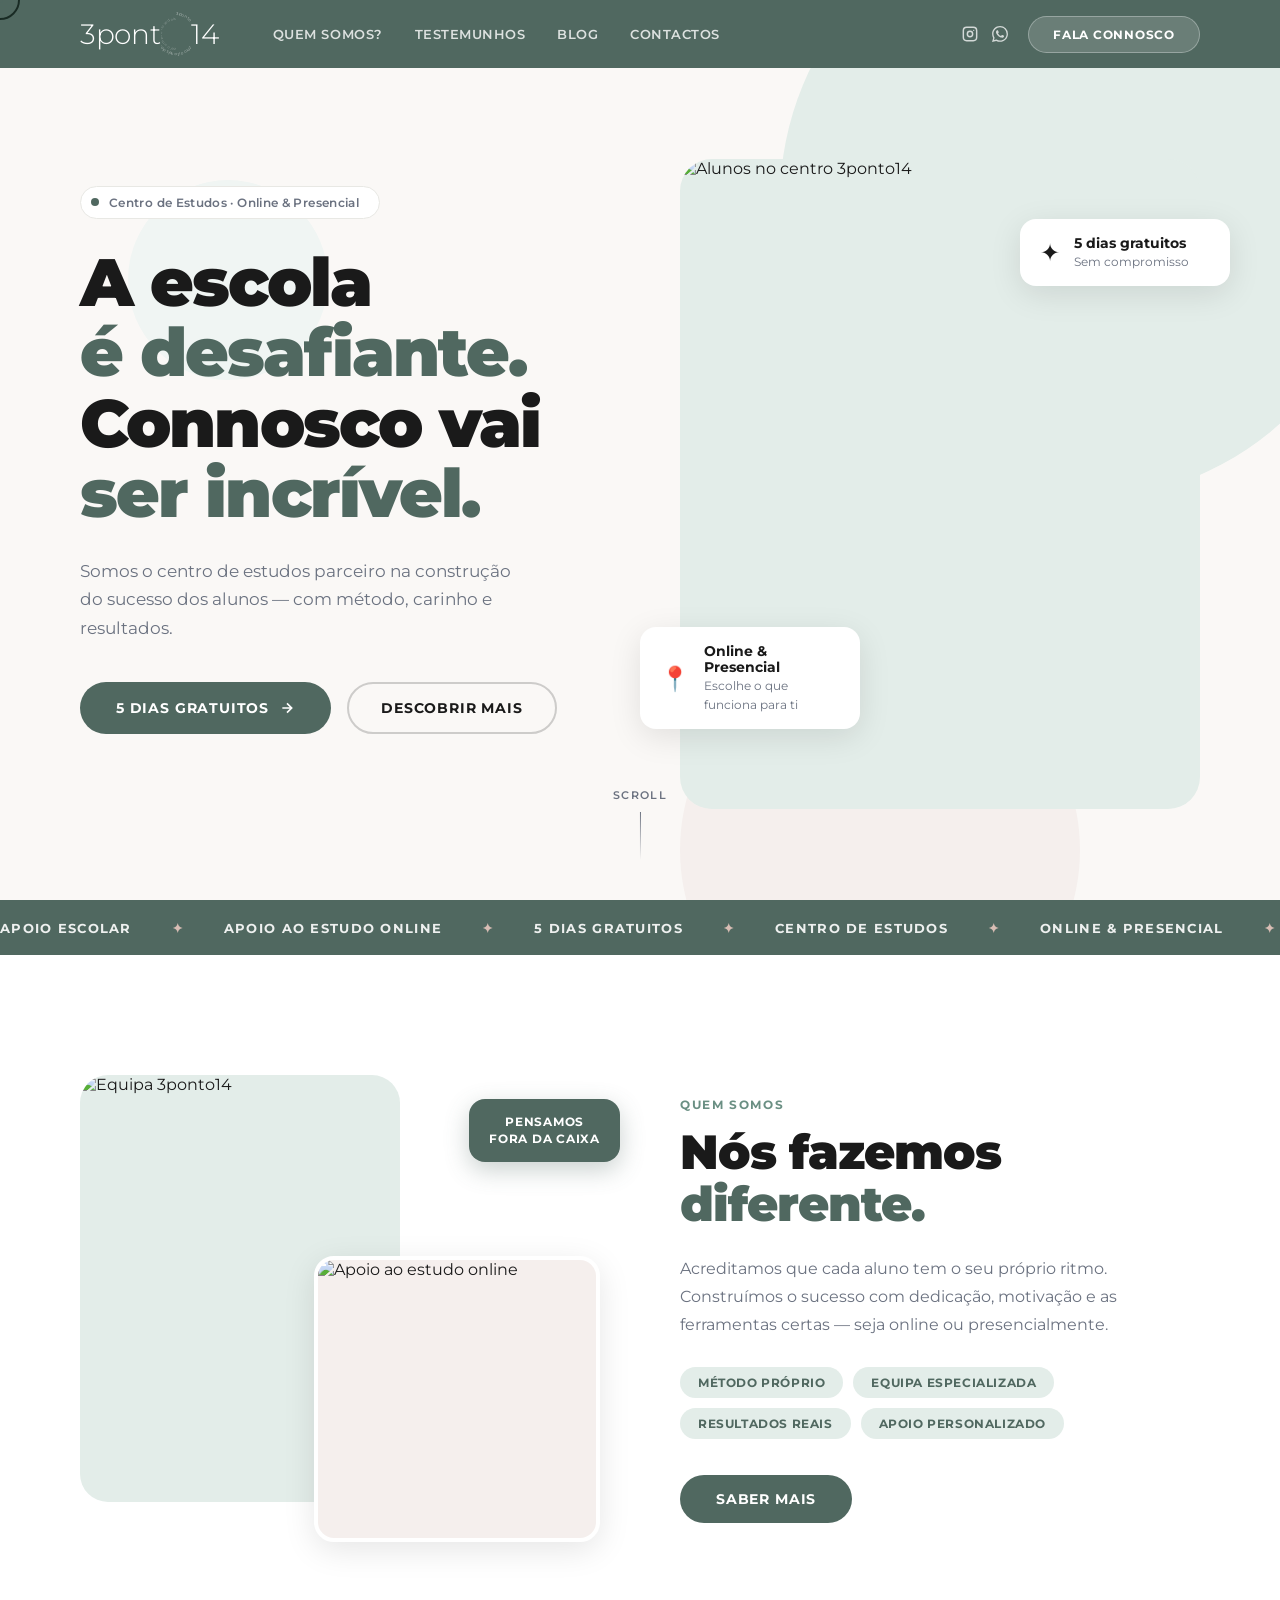
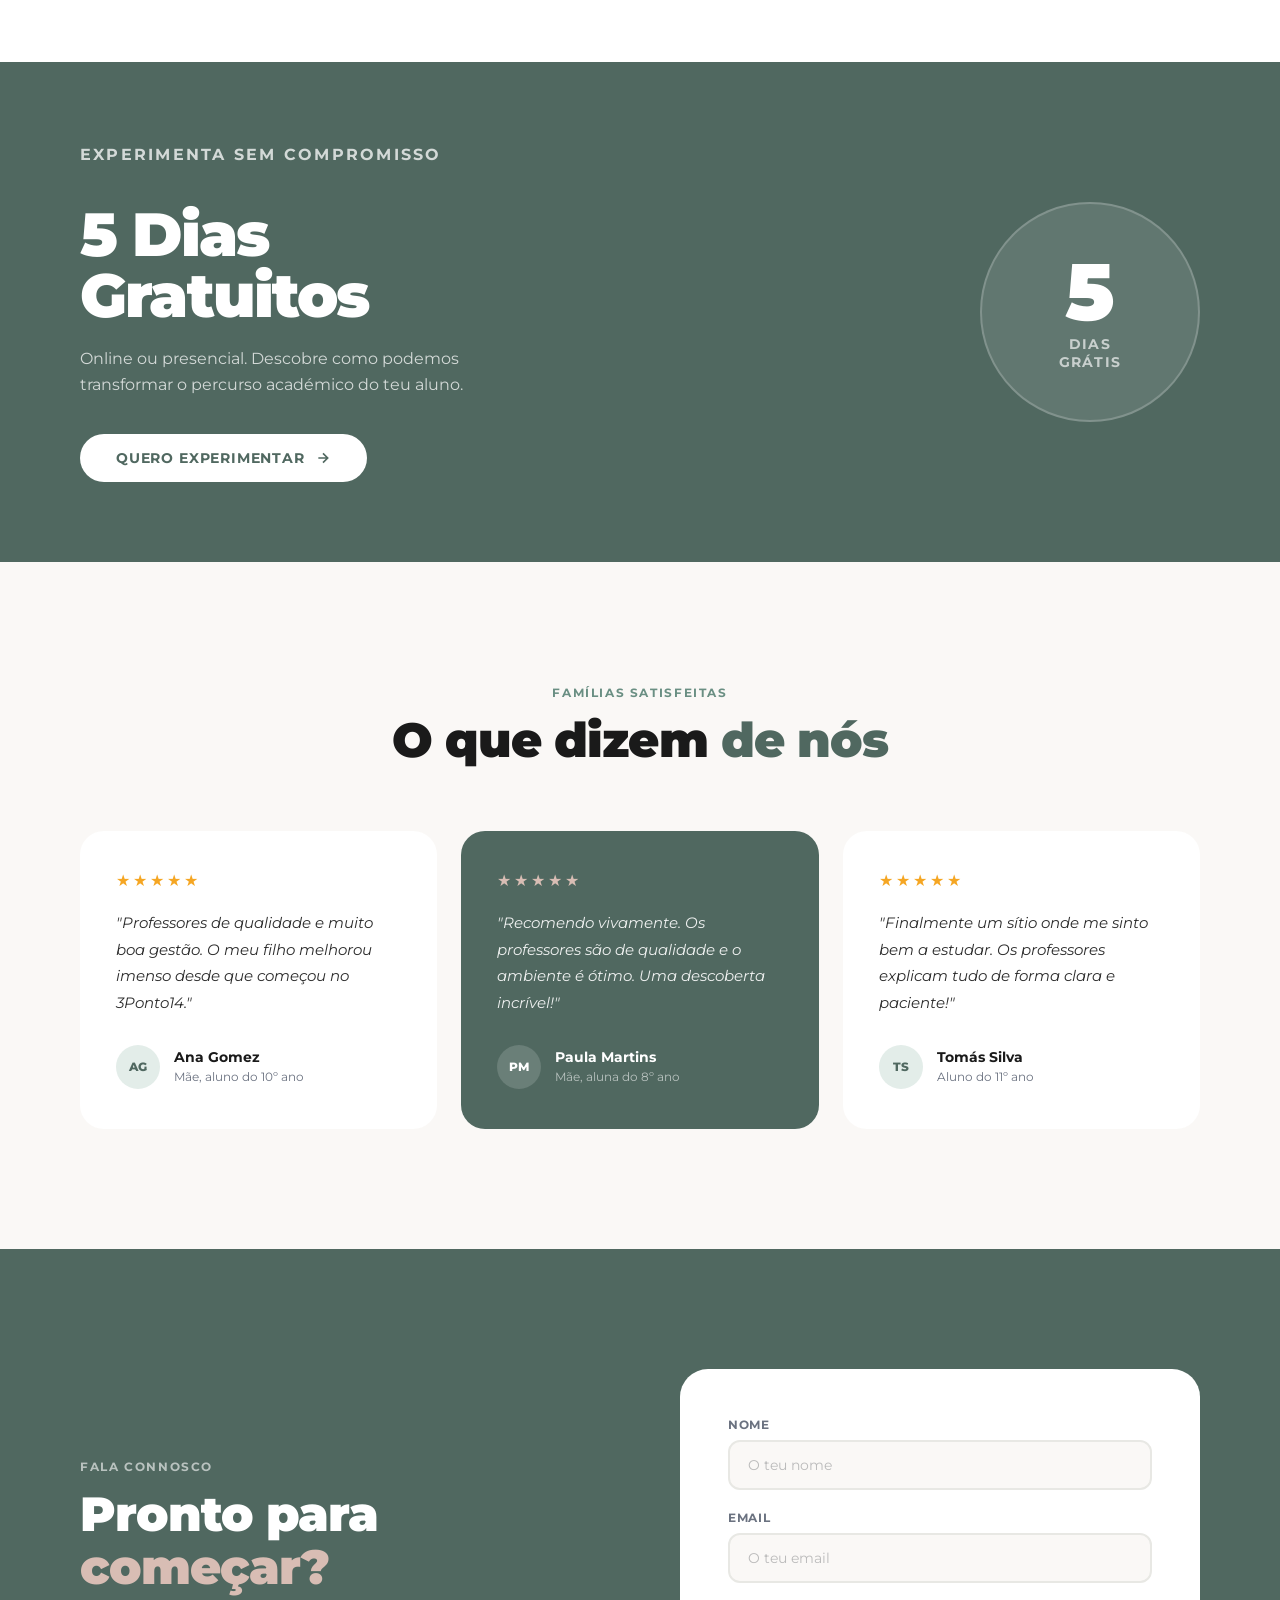
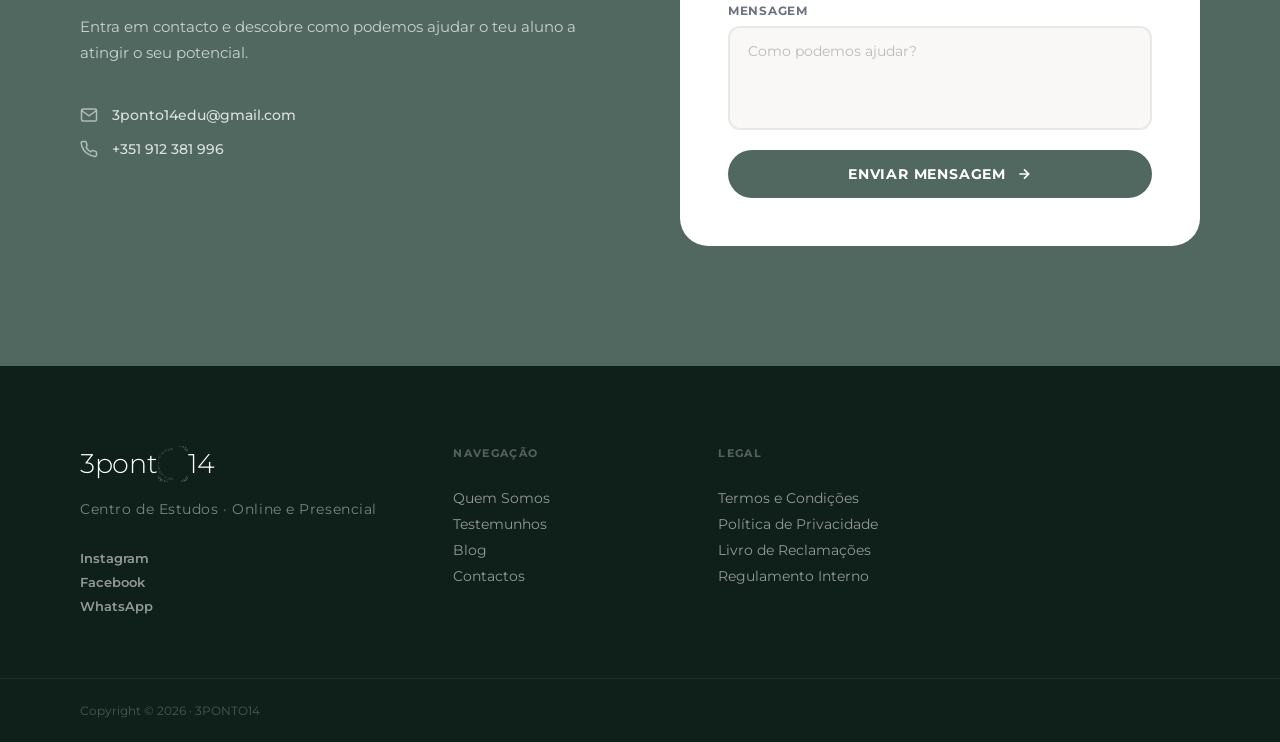
==== commit b43ba851: "main" ====
--- a/index.html
+++ b/index.html
@@ -103,22 +103,20 @@
 
       <div class="hero-right reveal">
         <div class="hero-card-main">
-          <img src="https://3ponto14.com/wp-content/uploads/2022/05/pexels-vanessa-loring-7869838-1.png"
-               alt="Alunos felizes"
-               onerror="this.parentElement.style.background='var(--green-pale)'" />
+          <img src="fotos centro/Centro de Estudos 3Ponto14-5.jpg" alt="Alunos no centro 3ponto14" />
         </div>
         <div class="hero-float-card">
-          <div class="float-icon">🎯</div>
+          <div class="float-icon">📍</div>
           <div>
-            <strong>Método híbrido</strong>
-            <span>Online &amp; Presencial</span>
+            <strong>Online &amp; Presencial</strong>
+            <span>Escolhe o que funciona para ti</span>
           </div>
         </div>
         <div class="hero-float-card card-2">
-          <div class="float-icon">💚</div>
+          <div class="float-icon">✦</div>
           <div>
-            <strong>Ensinamos com amor</strong>
-            <span>Equipa dedicada</span>
+            <strong>5 dias gratuitos</strong>
+            <span>Sem compromisso</span>
           </div>
         </div>
       </div>
@@ -153,14 +151,10 @@
         <div class="sobre-left">
           <div class="sobre-img-stack">
             <div class="sobre-img-1">
-              <img src="https://3ponto14.com/wp-content/uploads/2025/06/Design-sem-nome-3-819x1024.png"
-                   alt="Estudantes"
-                   onerror="this.parentElement.style.background='var(--green-pale)'" />
+              <img src="fotos centro/Centro de Estudos 3Ponto14-40.jpg" alt="Equipa 3ponto14" />
             </div>
             <div class="sobre-img-2">
-              <img src="https://3ponto14.com/wp-content/uploads/2025/07/Design-sem-nome-11-819x1024.png"
-                   alt="Estudo online"
-                   onerror="this.parentElement.style.background='var(--blush-pale)'" />
+              <img src="fotos centro/Centro de Estudos 3Ponto14-60.jpg" alt="Apoio ao estudo online" />
             </div>
             <div class="sobre-badge-float">
               <span>Pensamos<br/>fora da caixa</span>
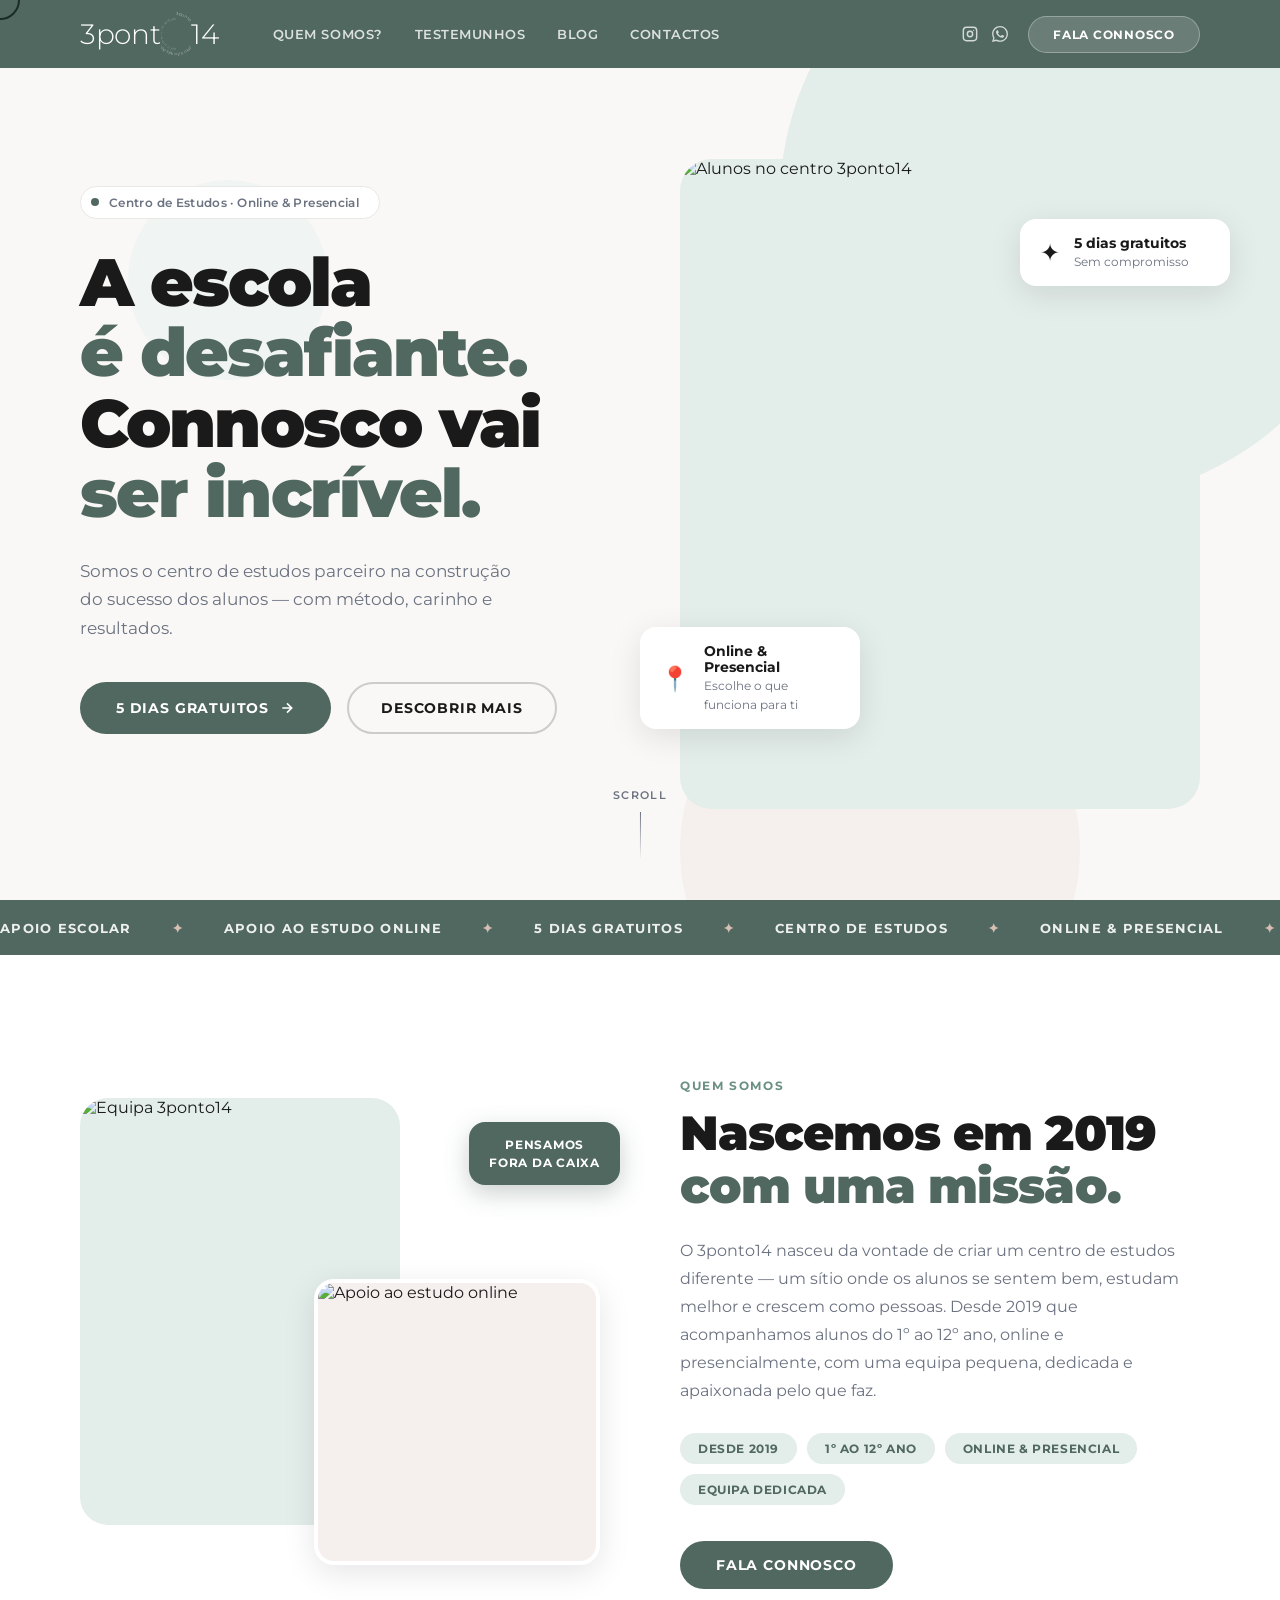
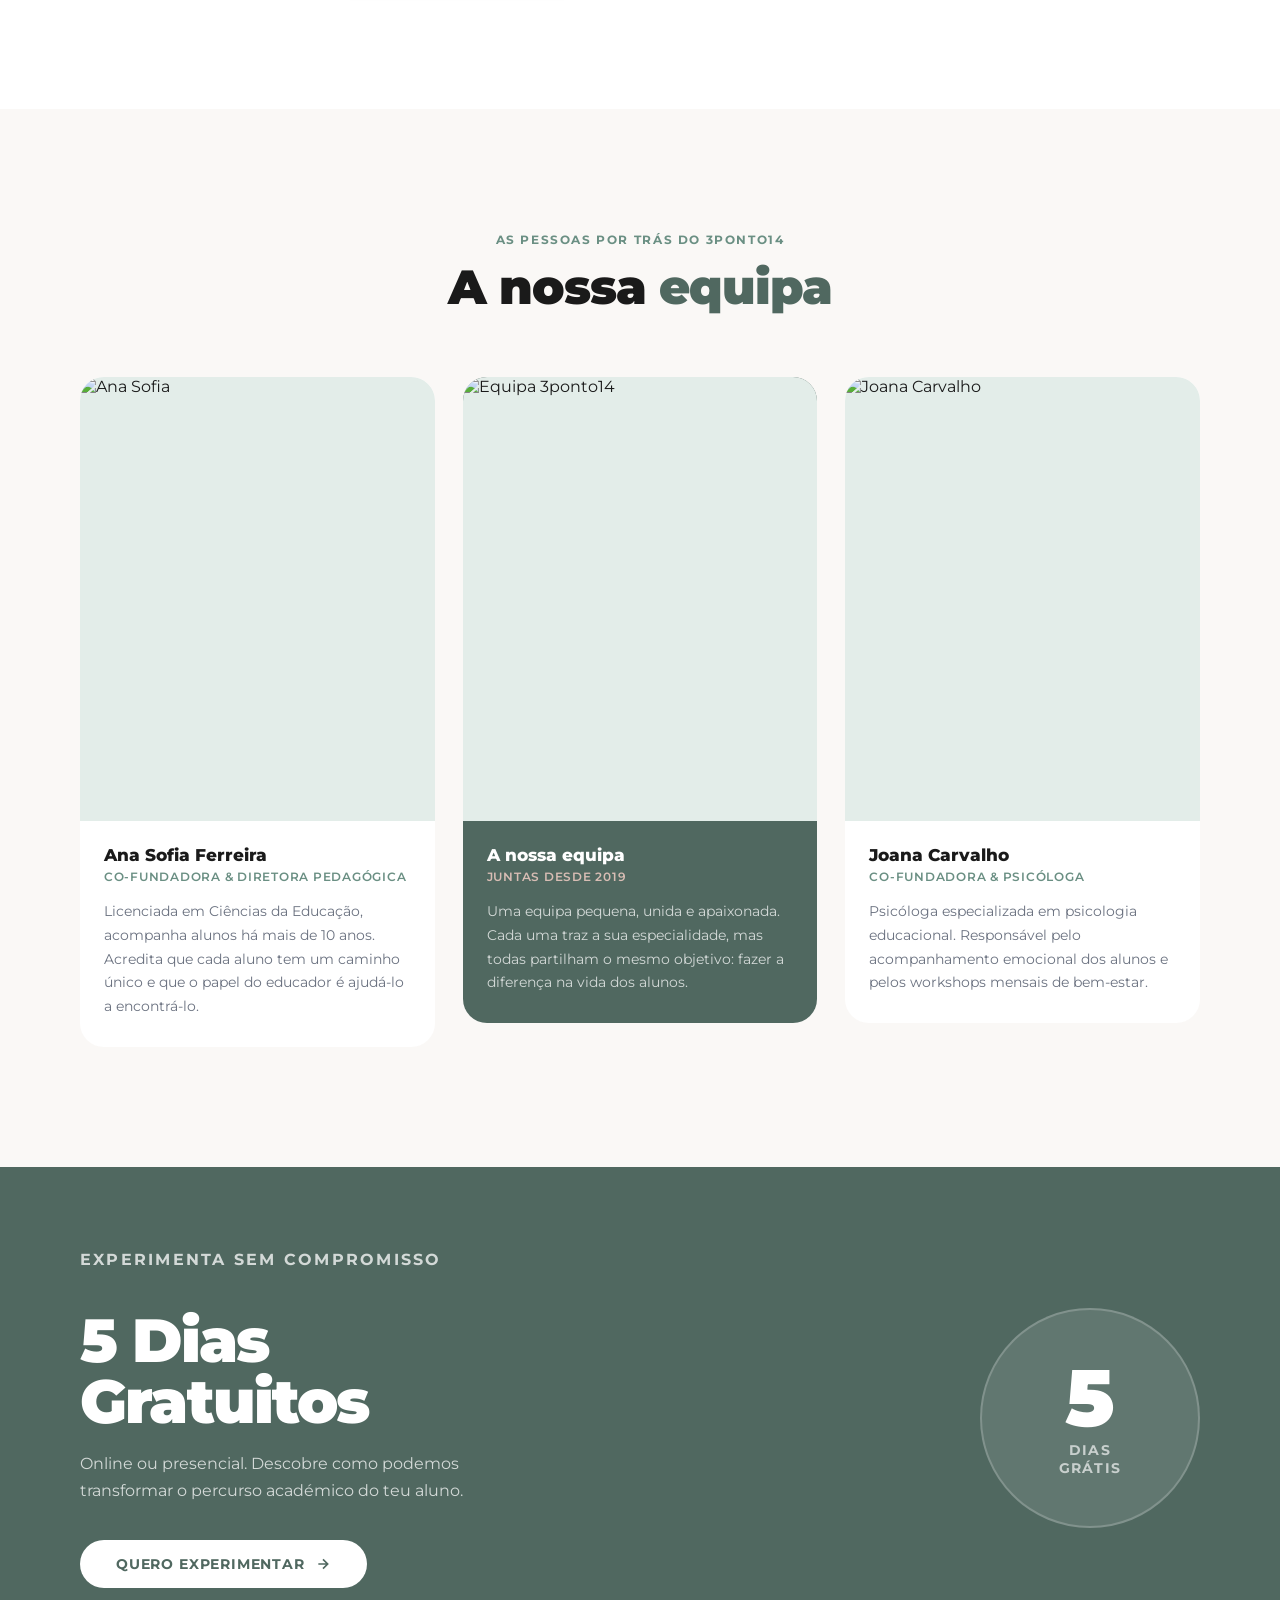
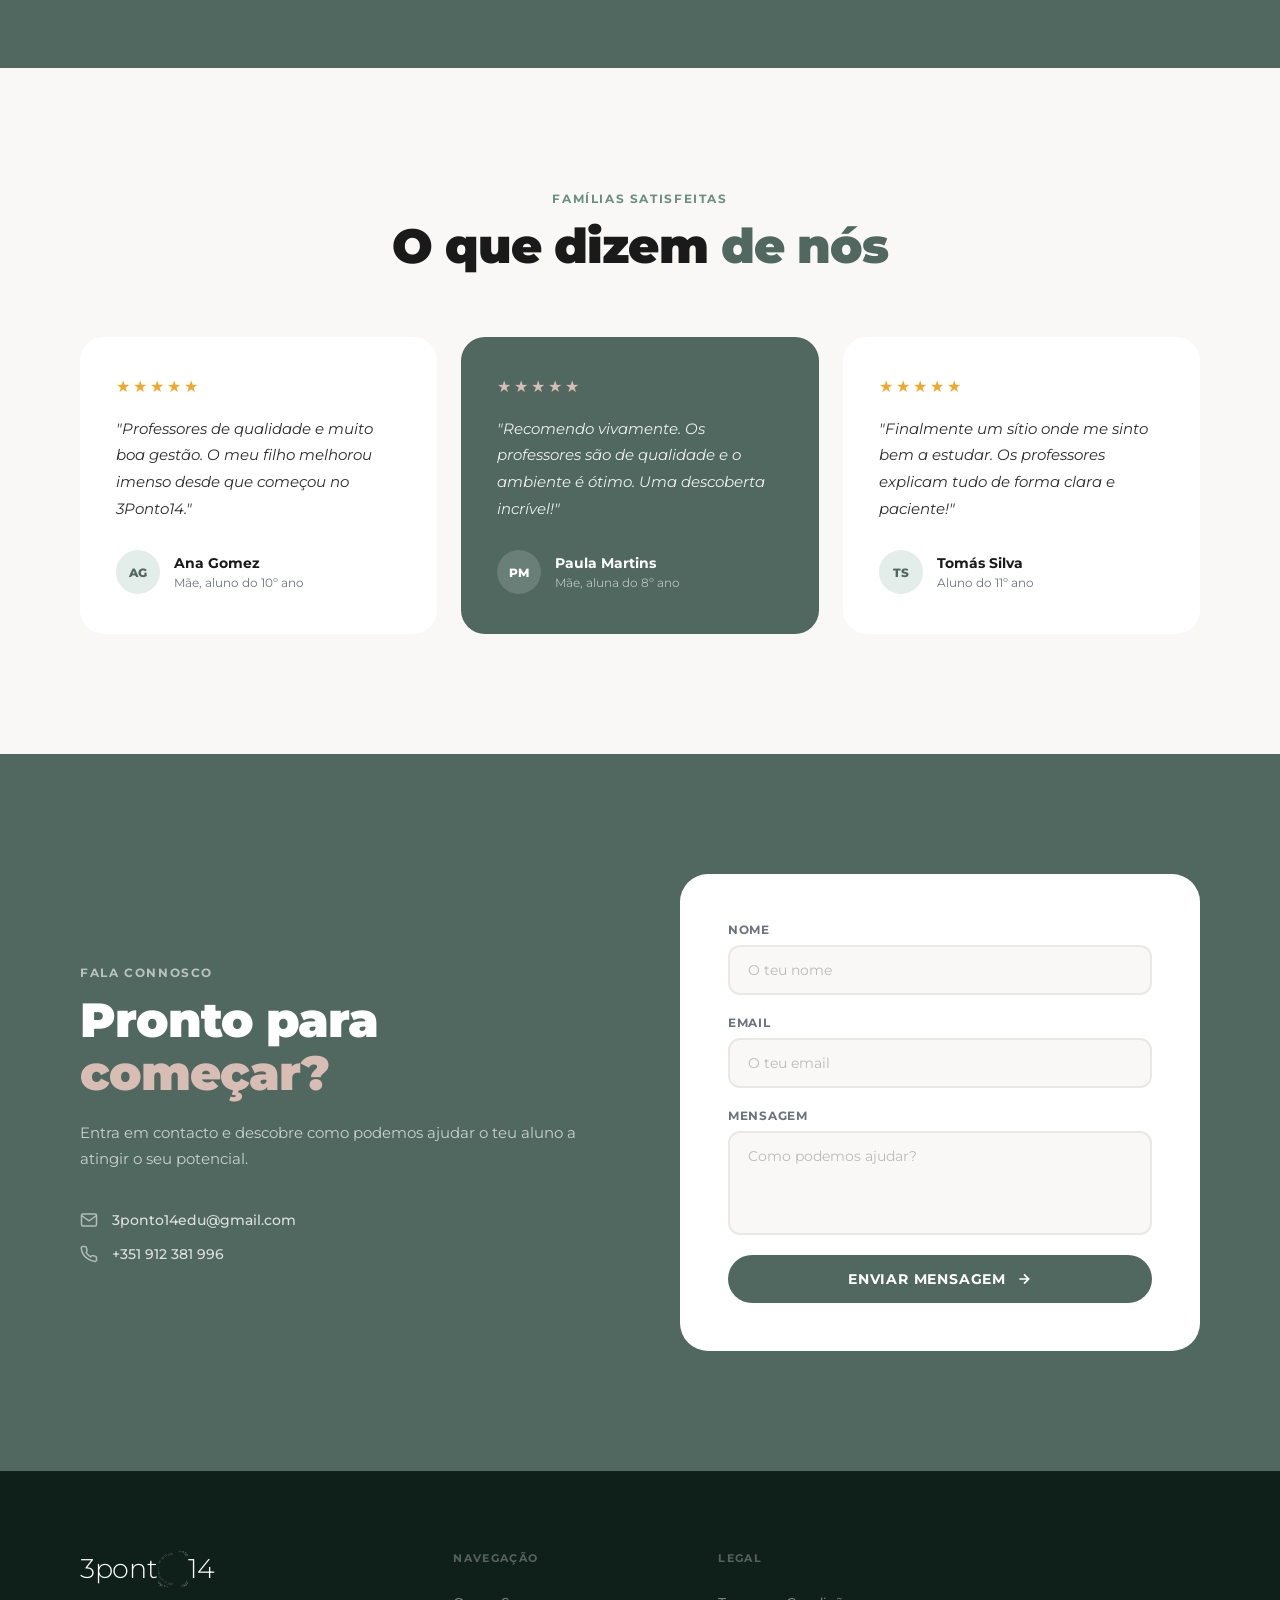
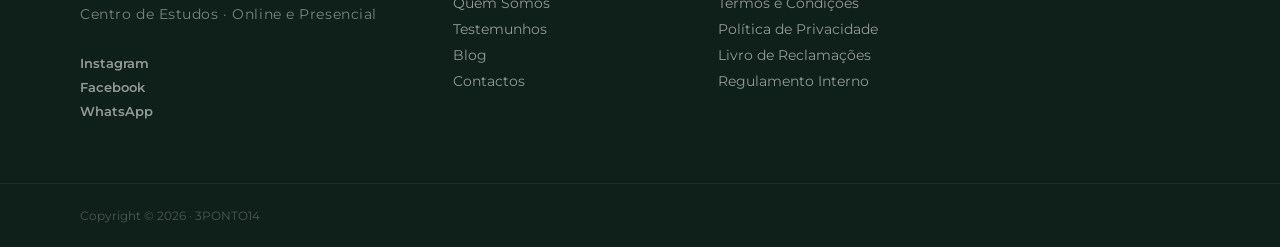
==== commit 9f7f38bc: "main" ====
--- a/index.html
+++ b/index.html
@@ -163,20 +163,60 @@
         </div>
         <div class="sobre-right">
           <p class="section-tag">Quem somos</p>
-          <h2 class="section-title">Nós fazemos<br/><em>diferente.</em></h2>
-          <p class="sobre-text">Acreditamos que cada aluno tem o seu próprio ritmo. Construímos o sucesso com dedicação, motivação e as ferramentas certas — seja online ou presencialmente.</p>
+          <h2 class="section-title">Nascemos em 2019<br/><em>com uma missão.</em></h2>
+          <p class="sobre-text">O 3ponto14 nasceu da vontade de criar um centro de estudos diferente — um sítio onde os alunos se sentem bem, estudam melhor e crescem como pessoas. Desde 2019 que acompanhamos alunos do 1º ao 12º ano, online e presencialmente, com uma equipa pequena, dedicada e apaixonada pelo que faz.</p>
           <div class="sobre-pills">
-            <span class="pill">Método Próprio</span>
-            <span class="pill">Equipa Especializada</span>
-            <span class="pill">Resultados Reais</span>
-            <span class="pill">Apoio Personalizado</span>
-          </div>
-          <a href="#contacto" class="btn-primary">Saber mais</a>
-        </div>
-      </div>
-    </div>
-  </section>
-
+            <span class="pill">Desde 2019</span>
+            <span class="pill">1º ao 12º ano</span>
+            <span class="pill">Online &amp; Presencial</span>
+            <span class="pill">Equipa Dedicada</span>
+          </div>
+          <a href="#contacto" class="btn-primary">Fala connosco</a>
+        </div>
+      </div>
+    </div>
+  </section>
+
+
+  <!-- EQUIPA -->
+  <section class="equipa" id="equipa">
+    <div class="container">
+      <div class="section-head centered">
+        <p class="section-tag">As pessoas por trás do 3ponto14</p>
+        <h2 class="section-title">A nossa <em>equipa</em></h2>
+      </div>
+      <div class="equipa-grid">
+
+        <div class="equipa-card">
+          <div class="equipa-foto">
+            <img src="fotos centro/Centro de Estudos 3Ponto14-11.jpg" alt="Ana Sofia" />
+          </div>
+          <h3>Ana Sofia Ferreira</h3>
+          <p class="equipa-cargo">Co-fundadora &amp; Diretora Pedagógica</p>
+          <p class="equipa-bio">Licenciada em Ciências da Educação, acompanha alunos há mais de 10 anos. Acredita que cada aluno tem um caminho único e que o papel do educador é ajudá-lo a encontrá-lo.</p>
+        </div>
+
+        <div class="equipa-card destaque">
+          <div class="equipa-foto">
+            <img src="fotos centro/Centro de Estudos 3Ponto14-40.jpg" alt="Equipa 3ponto14" />
+          </div>
+          <h3>A nossa equipa</h3>
+          <p class="equipa-cargo">Juntas desde 2019</p>
+          <p class="equipa-bio">Uma equipa pequena, unida e apaixonada. Cada uma traz a sua especialidade, mas todas partilham o mesmo objetivo: fazer a diferença na vida dos alunos.</p>
+        </div>
+
+        <div class="equipa-card">
+          <div class="equipa-foto">
+            <img src="fotos centro/Centro de Estudos 3Ponto14-20.jpg" alt="Joana Carvalho" />
+          </div>
+          <h3>Joana Carvalho</h3>
+          <p class="equipa-cargo">Co-fundadora &amp; Psicóloga</p>
+          <p class="equipa-bio">Psicóloga especializada em psicologia educacional. Responsável pelo acompanhamento emocional dos alunos e pelos workshops mensais de bem-estar.</p>
+        </div>
+
+      </div>
+    </div>
+  </section>
 
   <!-- OFERTA -->
   <section class="oferta">
--- a/style.css
+++ b/style.css
@@ -714,6 +714,71 @@
 }
 .servico-item:hover .servico-img img { transform: scale(1.05); }
 
+/* ============ EQUIPA ============ */
+.equipa { padding: 120px 0; background: var(--cream); }
+
+.equipa-grid {
+  display: grid;
+  grid-template-columns: repeat(3, 1fr);
+  gap: 28px;
+  align-items: start;
+}
+
+.equipa-card {
+  background: var(--white);
+  border-radius: 24px;
+  overflow: hidden;
+  transition: transform 0.4s var(--ease), box-shadow 0.4s;
+}
+.equipa-card:hover {
+  transform: translateY(-6px);
+  box-shadow: 0 16px 48px rgba(0,0,0,0.08);
+}
+.equipa-card.destaque { background: var(--green); }
+.equipa-card.destaque h3 { color: var(--white); }
+.equipa-card.destaque .equipa-cargo { color: var(--blush); }
+.equipa-card.destaque .equipa-bio { color: rgba(255,255,255,0.75); }
+
+.equipa-foto {
+  width: 100%;
+  aspect-ratio: 4/5;
+  overflow: hidden;
+  background: var(--green-pale);
+}
+.equipa-foto img {
+  width: 100%;
+  height: 100%;
+  object-fit: cover;
+  object-position: top;
+  transition: transform 0.6s var(--ease);
+}
+.equipa-card:hover .equipa-foto img { transform: scale(1.04); }
+
+.equipa-card h3 {
+  font-size: 1.05rem;
+  font-weight: 800;
+  color: var(--dark);
+  padding: 24px 24px 4px;
+}
+.equipa-cargo {
+  font-size: 0.78rem;
+  font-weight: 600;
+  letter-spacing: 0.06em;
+  text-transform: uppercase;
+  color: var(--green-mid);
+  padding: 0 24px 16px;
+}
+.equipa-bio {
+  font-size: 0.88rem;
+  color: var(--gray);
+  line-height: 1.7;
+  padding: 0 24px 28px;
+}
+
+@media (max-width: 900px) {
+  .equipa-grid { grid-template-columns: 1fr; max-width: 420px; margin: 0 auto; }
+}
+
 /* ============ OFERTA ============ */
 .oferta {
   background: var(--green);
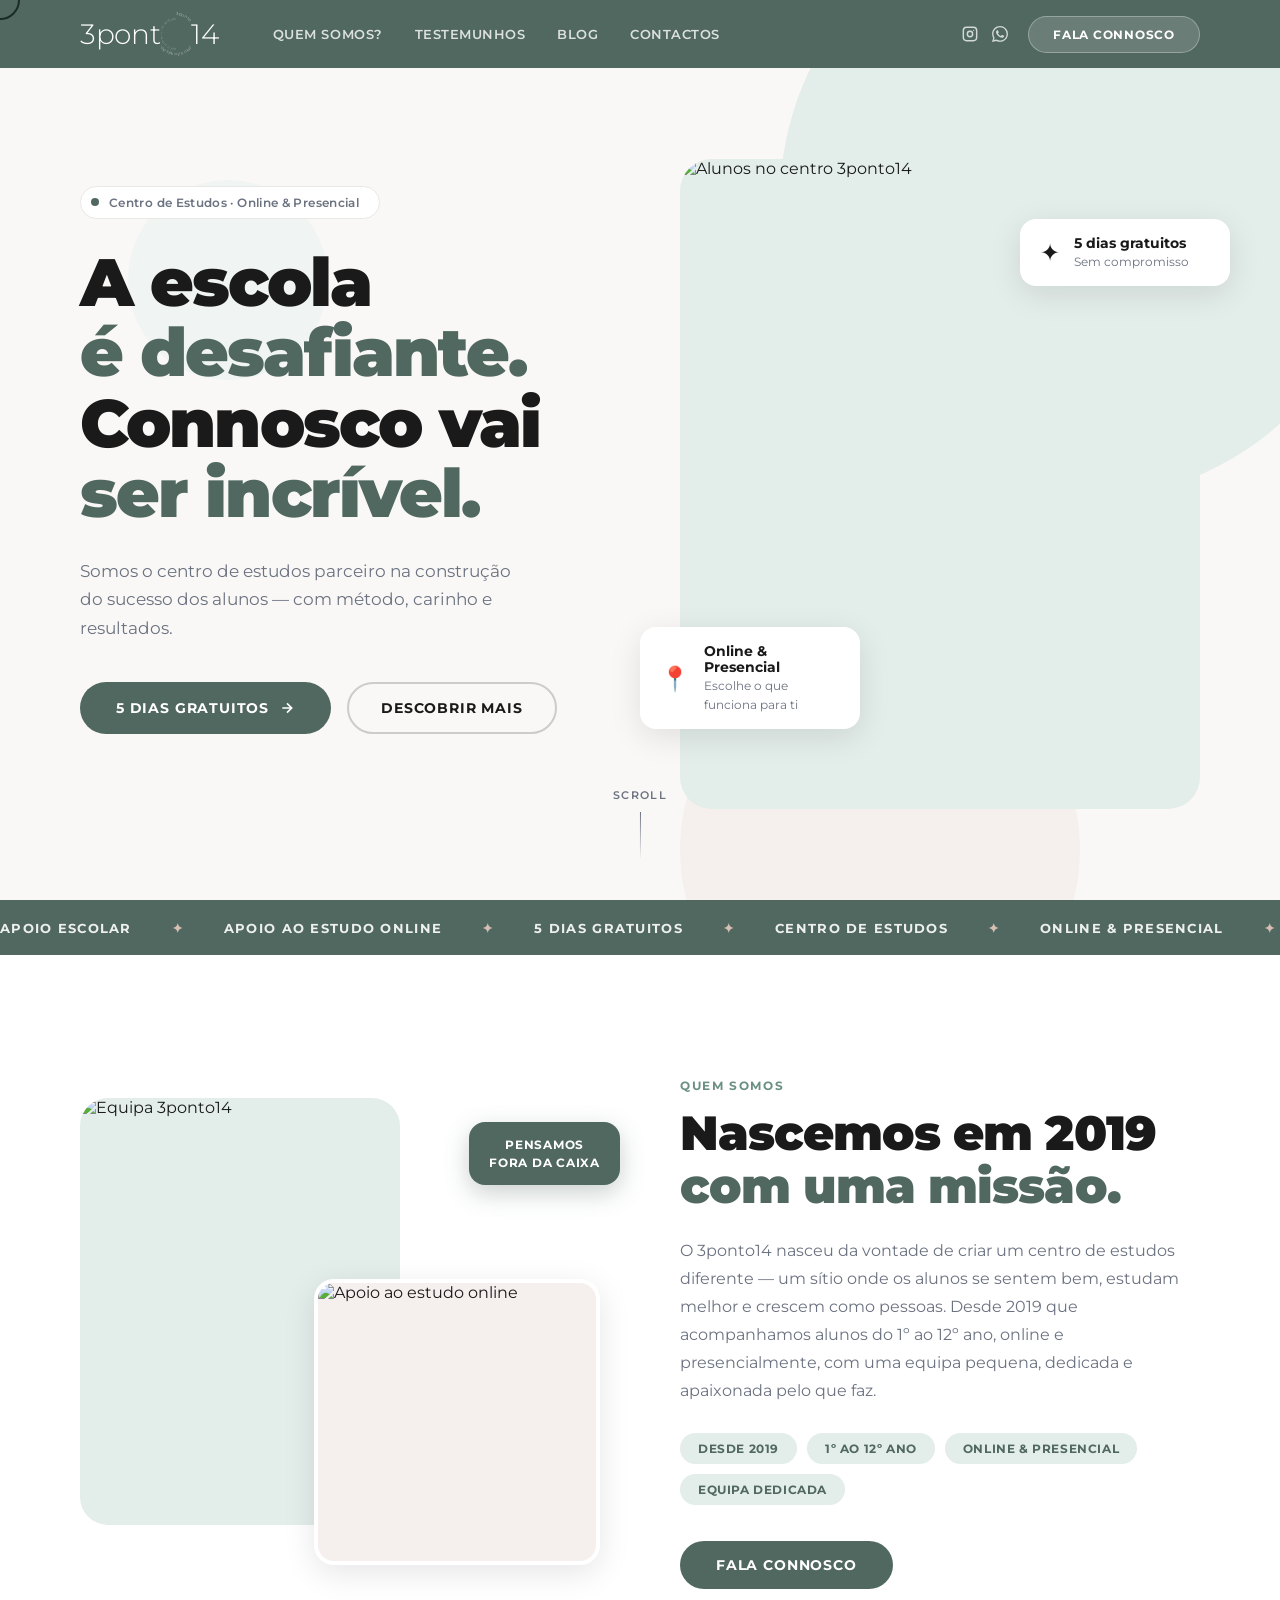
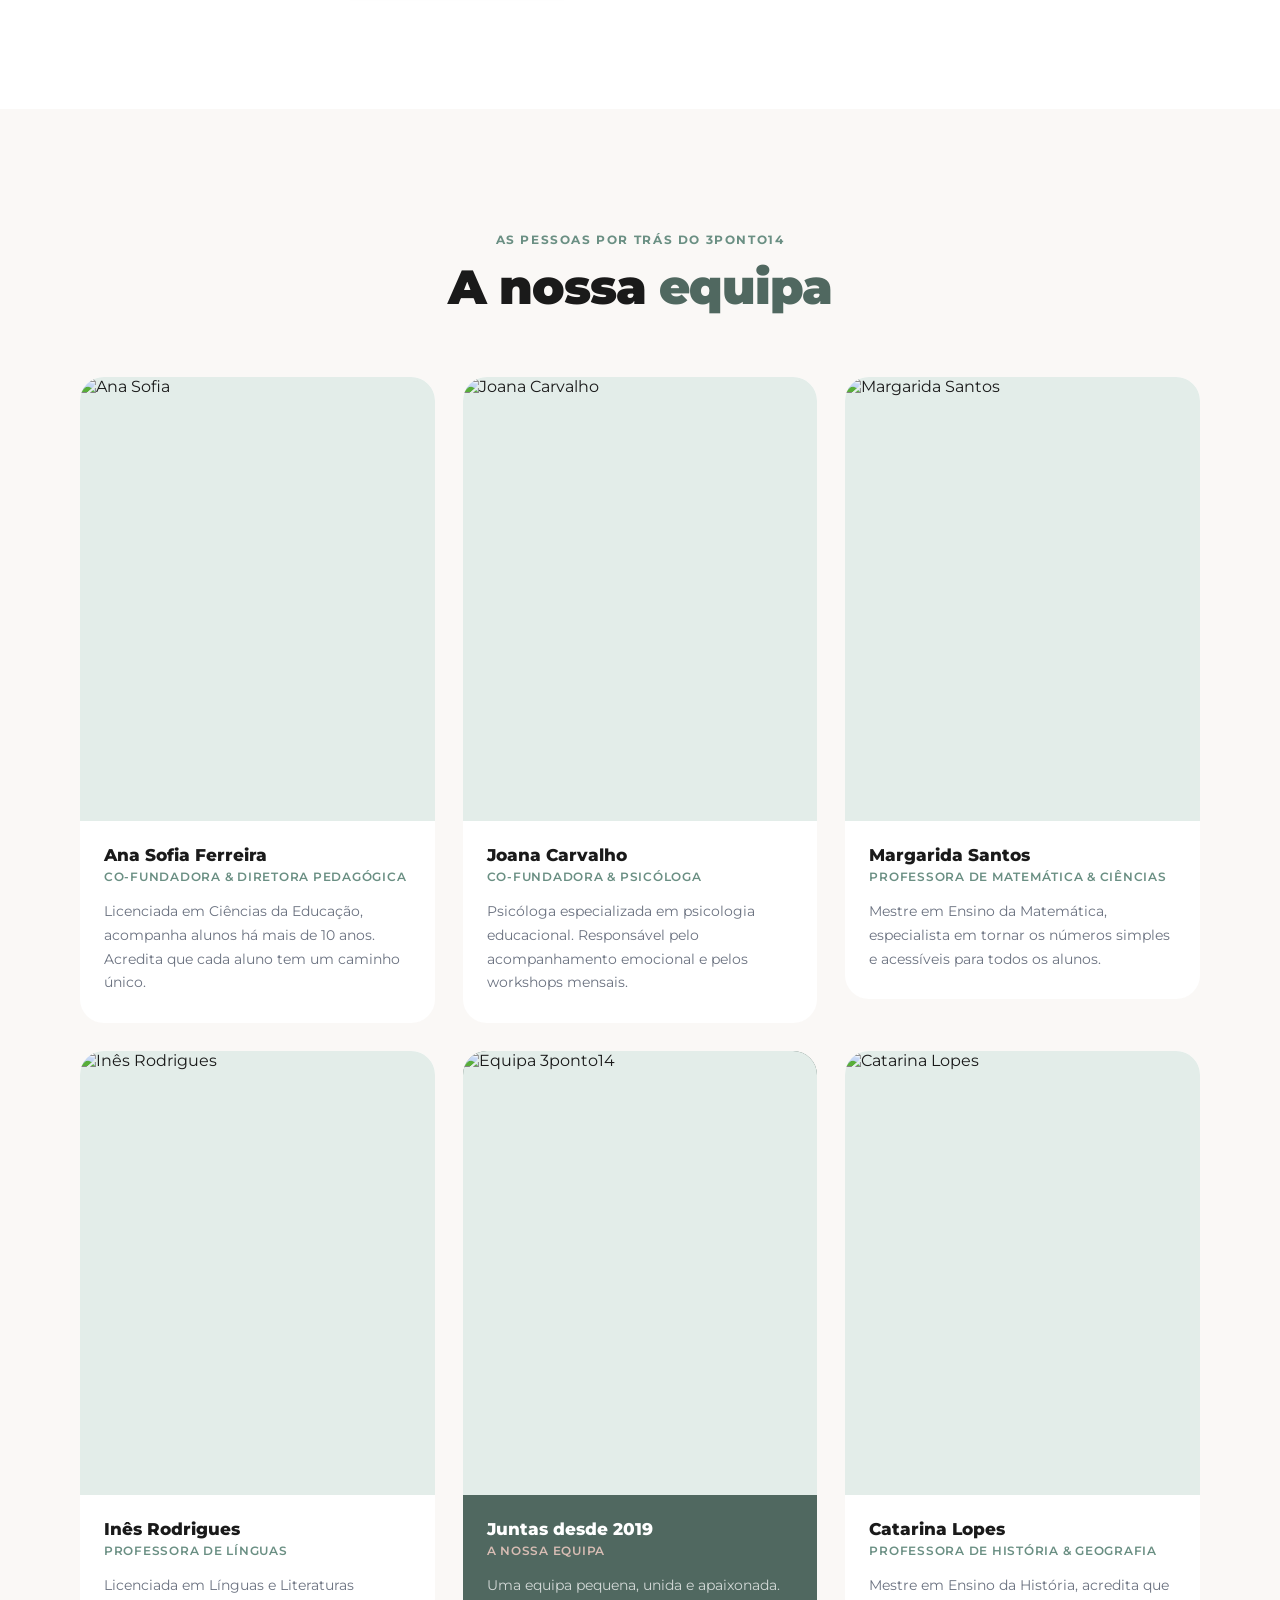
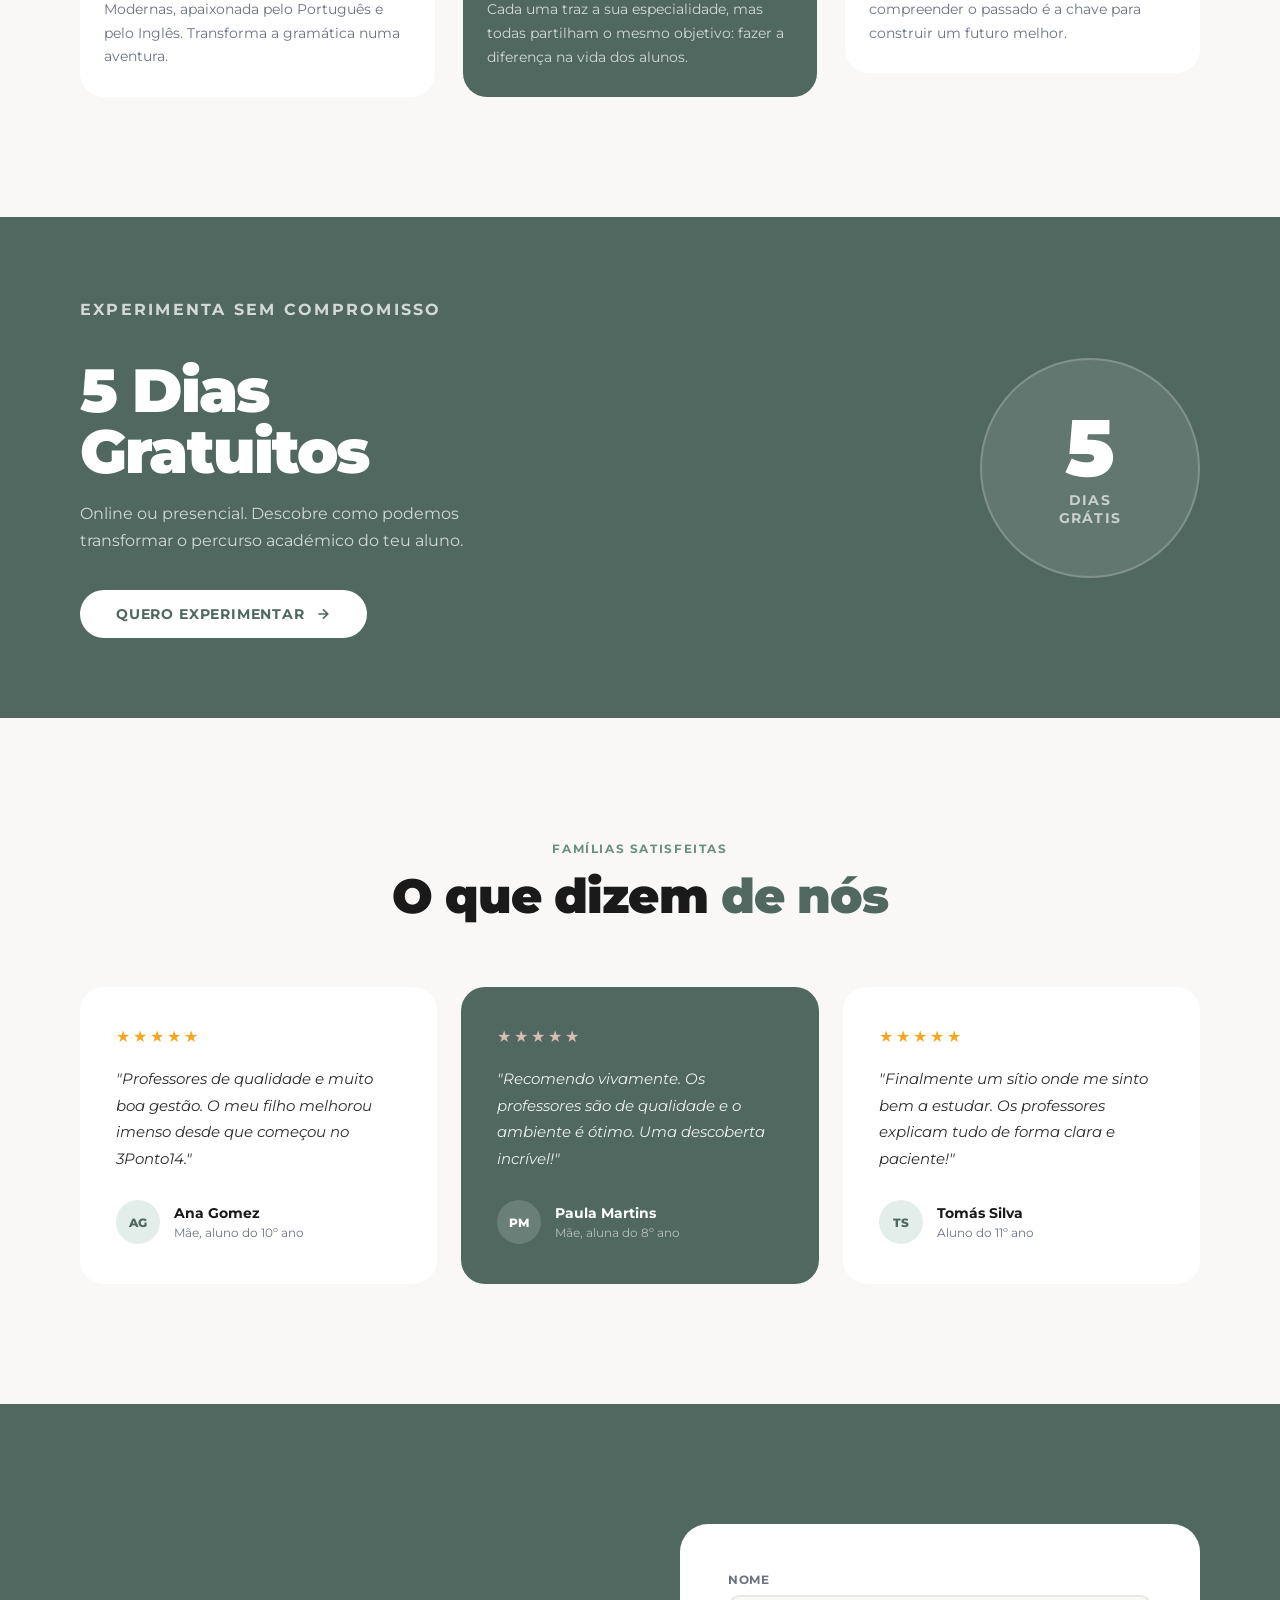
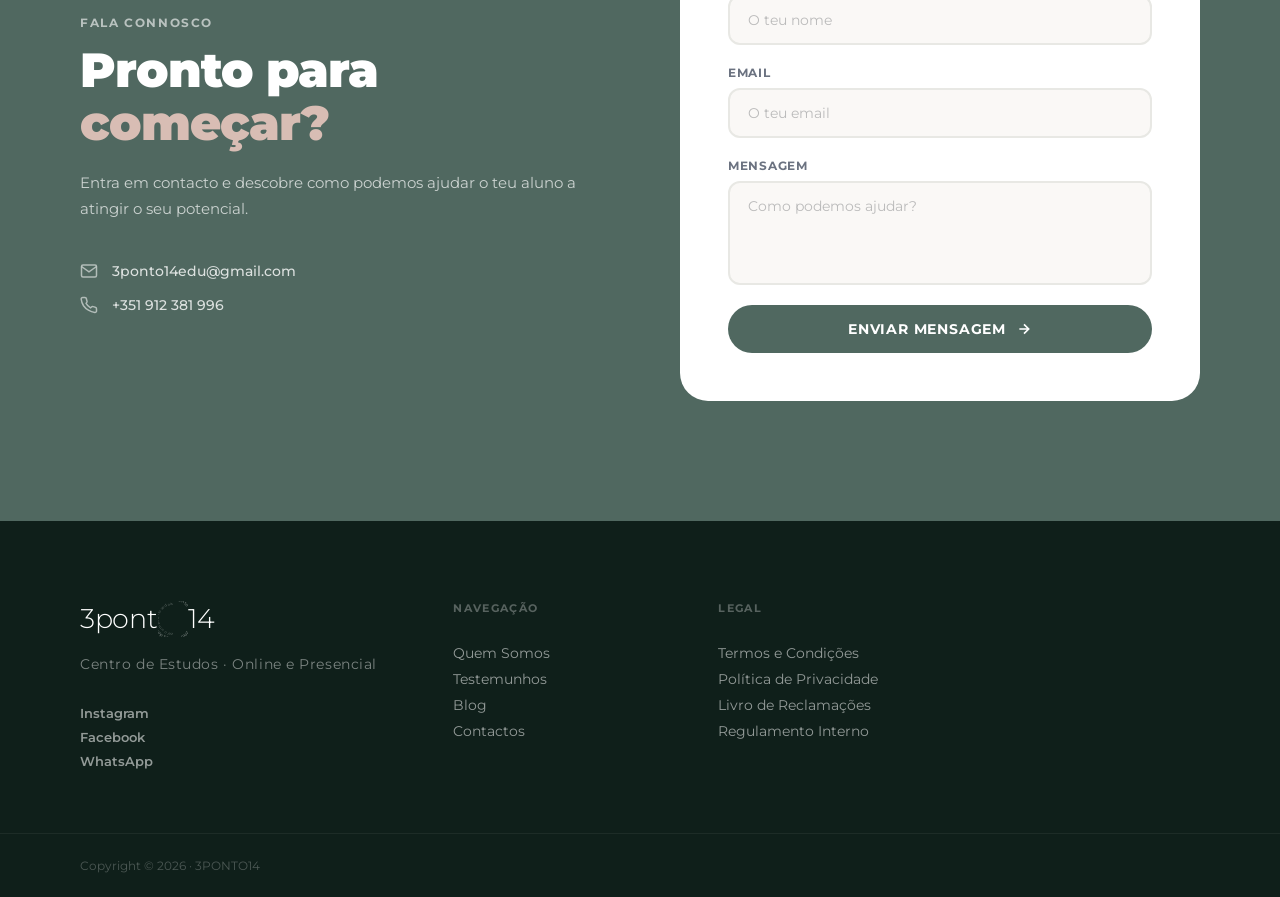
==== commit 3b87eac4: "main" ====
--- a/index.html
+++ b/index.html
@@ -193,25 +193,52 @@
           </div>
           <h3>Ana Sofia Ferreira</h3>
           <p class="equipa-cargo">Co-fundadora &amp; Diretora Pedagógica</p>
-          <p class="equipa-bio">Licenciada em Ciências da Educação, acompanha alunos há mais de 10 anos. Acredita que cada aluno tem um caminho único e que o papel do educador é ajudá-lo a encontrá-lo.</p>
-        </div>
-
-        <div class="equipa-card destaque">
-          <div class="equipa-foto">
-            <img src="fotos centro/Centro de Estudos 3Ponto14-40.jpg" alt="Equipa 3ponto14" />
-          </div>
-          <h3>A nossa equipa</h3>
-          <p class="equipa-cargo">Juntas desde 2019</p>
-          <p class="equipa-bio">Uma equipa pequena, unida e apaixonada. Cada uma traz a sua especialidade, mas todas partilham o mesmo objetivo: fazer a diferença na vida dos alunos.</p>
+          <p class="equipa-bio">Licenciada em Ciências da Educação, acompanha alunos há mais de 10 anos. Acredita que cada aluno tem um caminho único.</p>
         </div>
 
         <div class="equipa-card">
           <div class="equipa-foto">
-            <img src="fotos centro/Centro de Estudos 3Ponto14-20.jpg" alt="Joana Carvalho" />
+            <img src="fotos centro/Centro de Estudos 3Ponto14-21.jpg" alt="Joana Carvalho" />
           </div>
           <h3>Joana Carvalho</h3>
           <p class="equipa-cargo">Co-fundadora &amp; Psicóloga</p>
-          <p class="equipa-bio">Psicóloga especializada em psicologia educacional. Responsável pelo acompanhamento emocional dos alunos e pelos workshops mensais de bem-estar.</p>
+          <p class="equipa-bio">Psicóloga especializada em psicologia educacional. Responsável pelo acompanhamento emocional e pelos workshops mensais.</p>
+        </div>
+
+        <div class="equipa-card">
+          <div class="equipa-foto">
+            <img src="fotos centro/Centro de Estudos 3Ponto14-10.jpg" alt="Margarida Santos" />
+          </div>
+          <h3>Margarida Santos</h3>
+          <p class="equipa-cargo">Professora de Matemática &amp; Ciências</p>
+          <p class="equipa-bio">Mestre em Ensino da Matemática, especialista em tornar os números simples e acessíveis para todos os alunos.</p>
+        </div>
+
+        <div class="equipa-card">
+          <div class="equipa-foto">
+            <img src="fotos centro/Centro de Estudos 3Ponto14-12.jpg" alt="Inês Rodrigues" />
+          </div>
+          <h3>Inês Rodrigues</h3>
+          <p class="equipa-cargo">Professora de Línguas</p>
+          <p class="equipa-bio">Licenciada em Línguas e Literaturas Modernas, apaixonada pelo Português e pelo Inglês. Transforma a gramática numa aventura.</p>
+        </div>
+
+        <div class="equipa-card destaque">
+          <div class="equipa-foto">
+            <img src="fotos centro/Centro de Estudos 3Ponto14-40.jpg" alt="Equipa 3ponto14" />
+          </div>
+          <h3>Juntas desde 2019</h3>
+          <p class="equipa-cargo">A nossa equipa</p>
+          <p class="equipa-bio">Uma equipa pequena, unida e apaixonada. Cada uma traz a sua especialidade, mas todas partilham o mesmo objetivo: fazer a diferença na vida dos alunos.</p>
+        </div>
+
+        <div class="equipa-card">
+          <div class="equipa-foto">
+            <img src="fotos centro/Centro de Estudos 3Ponto14-20.jpg" alt="Catarina Lopes" />
+          </div>
+          <h3>Catarina Lopes</h3>
+          <p class="equipa-cargo">Professora de História &amp; Geografia</p>
+          <p class="equipa-bio">Mestre em Ensino da História, acredita que compreender o passado é a chave para construir um futuro melhor.</p>
         </div>
 
       </div>
--- a/style.css
+++ b/style.css
@@ -722,6 +722,7 @@
   grid-template-columns: repeat(3, 1fr);
   gap: 28px;
   align-items: start;
+  grid-template-rows: auto auto;
 }
 
 .equipa-card {
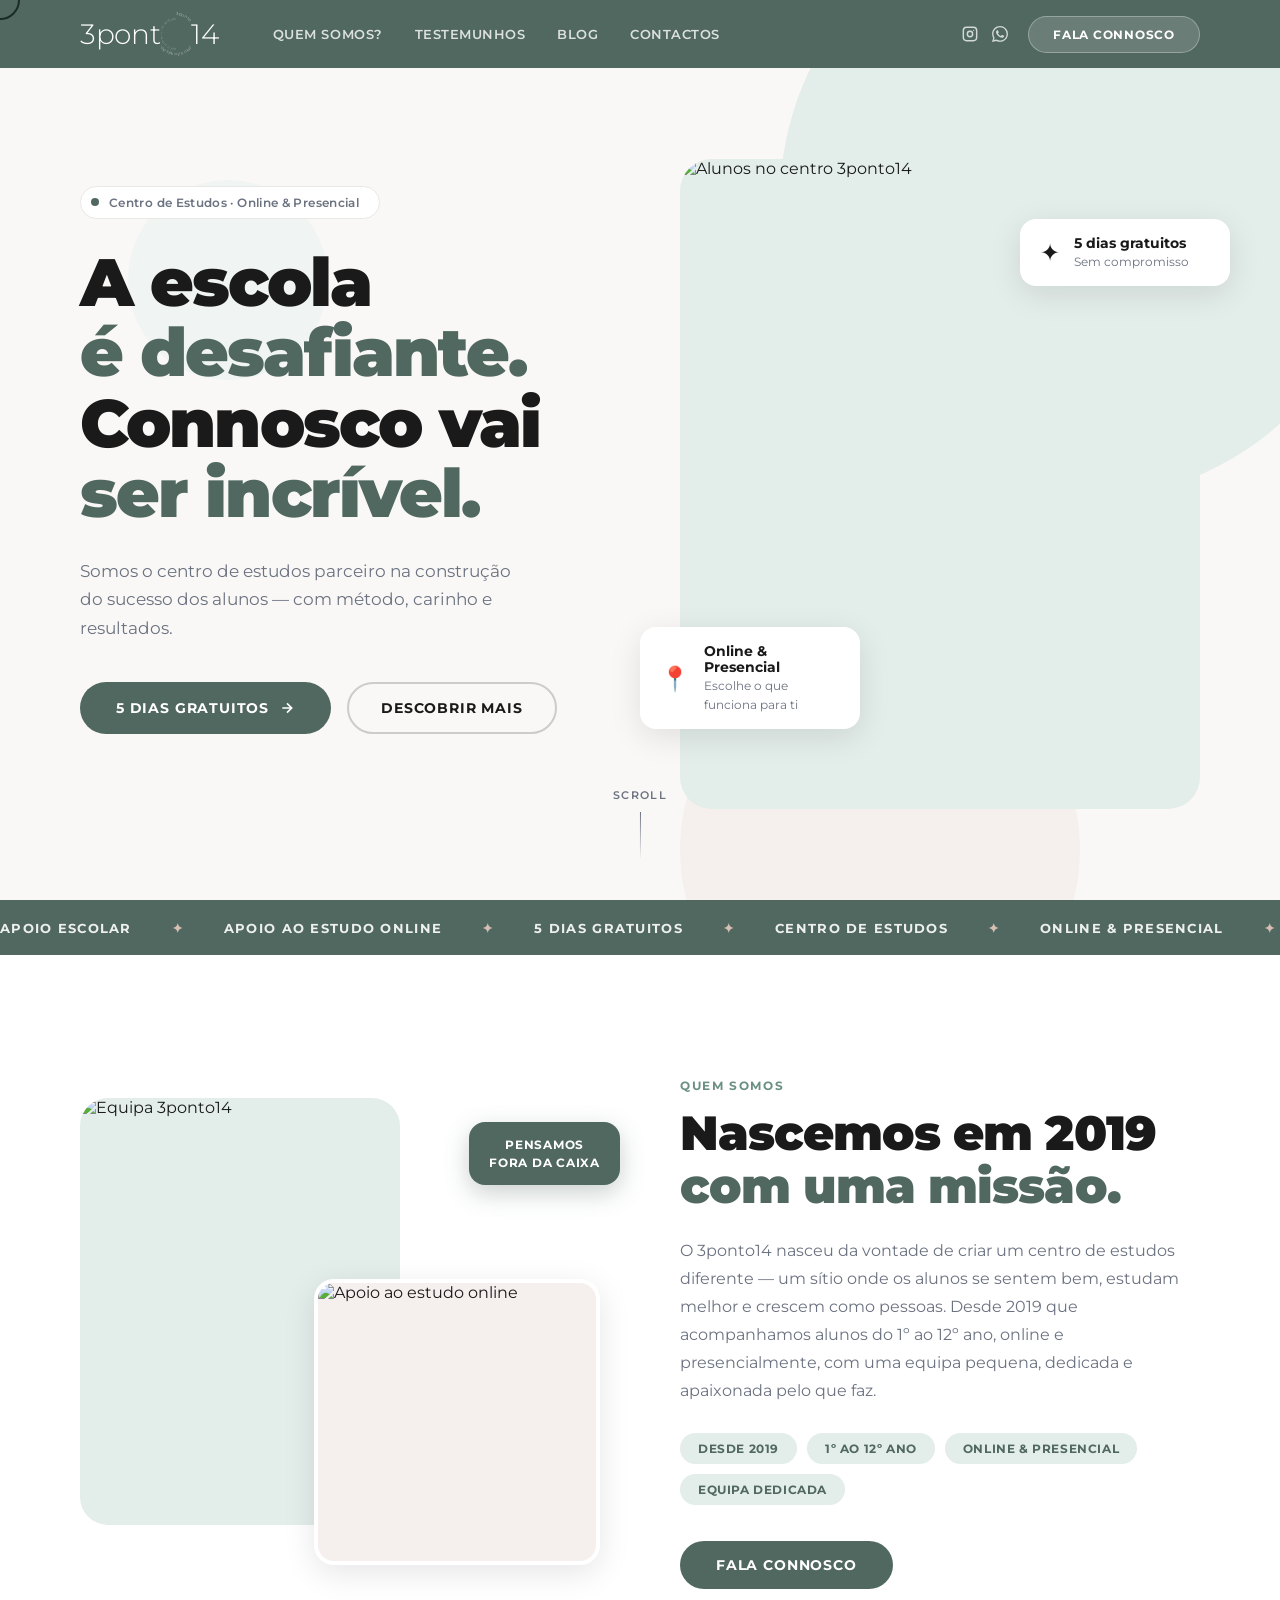
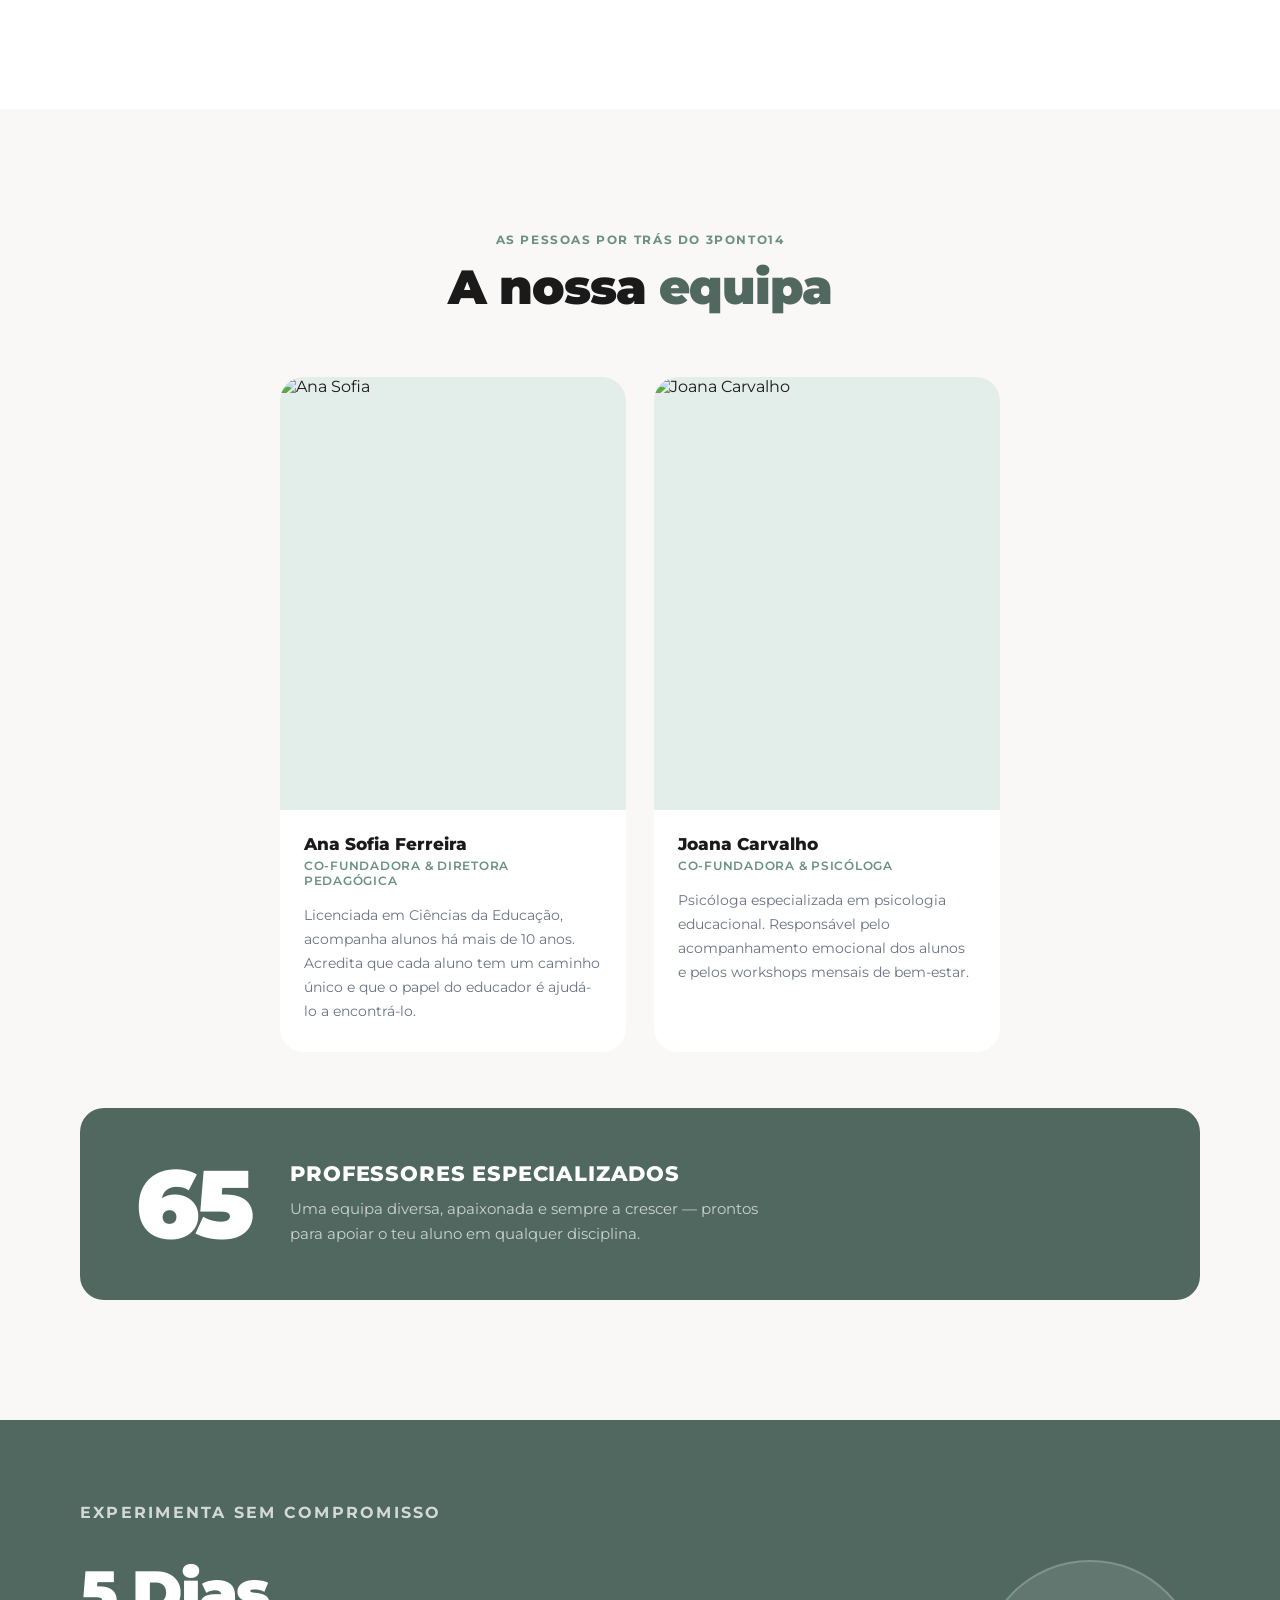
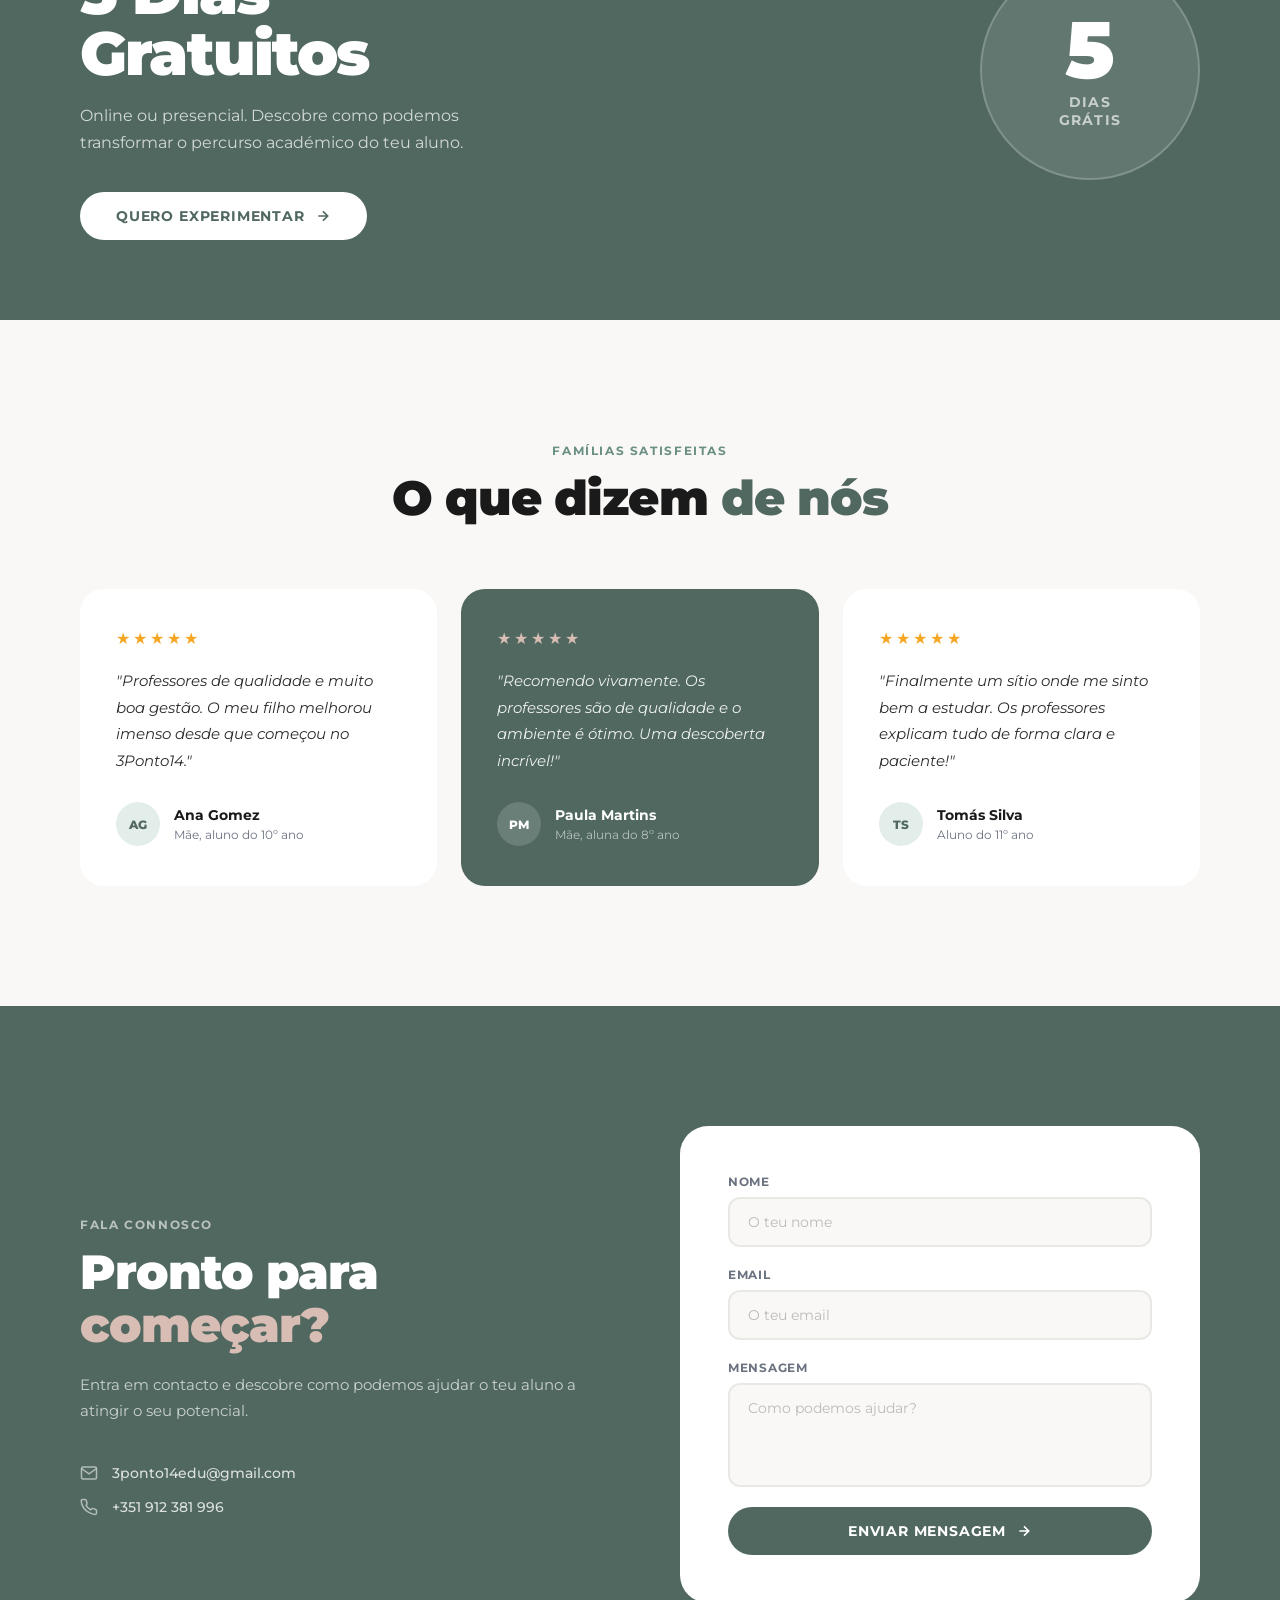
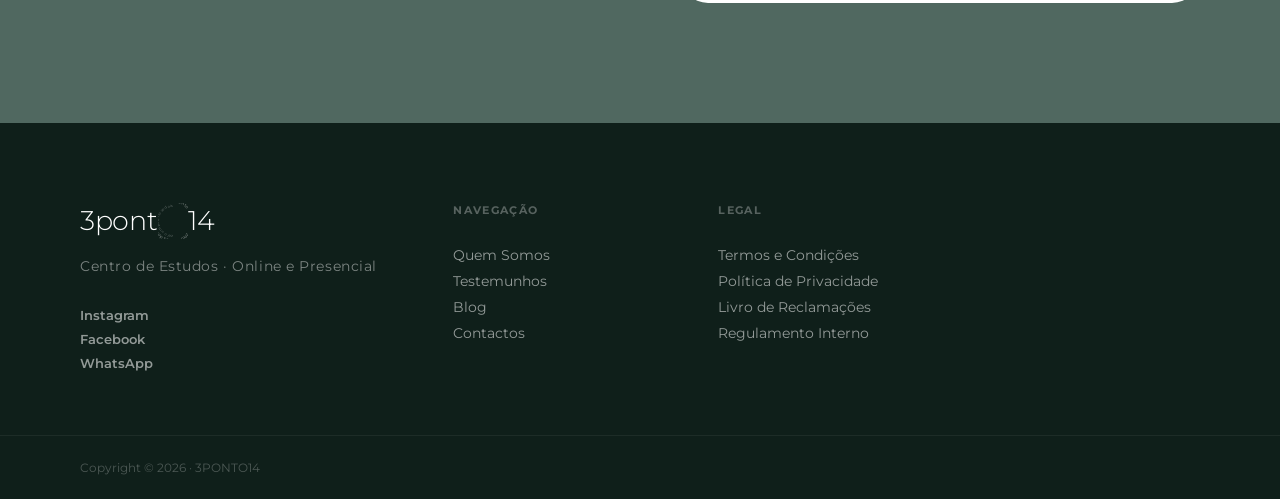
==== commit 2aa4c5f5: "main" ====
--- a/index.html
+++ b/index.html
@@ -185,7 +185,7 @@
         <p class="section-tag">As pessoas por trás do 3ponto14</p>
         <h2 class="section-title">A nossa <em>equipa</em></h2>
       </div>
-      <div class="equipa-grid">
+      <div class="equipa-fundadoras">
 
         <div class="equipa-card">
           <div class="equipa-foto">
@@ -193,7 +193,7 @@
           </div>
           <h3>Ana Sofia Ferreira</h3>
           <p class="equipa-cargo">Co-fundadora &amp; Diretora Pedagógica</p>
-          <p class="equipa-bio">Licenciada em Ciências da Educação, acompanha alunos há mais de 10 anos. Acredita que cada aluno tem um caminho único.</p>
+          <p class="equipa-bio">Licenciada em Ciências da Educação, acompanha alunos há mais de 10 anos. Acredita que cada aluno tem um caminho único e que o papel do educador é ajudá-lo a encontrá-lo.</p>
         </div>
 
         <div class="equipa-card">
@@ -202,45 +202,17 @@
           </div>
           <h3>Joana Carvalho</h3>
           <p class="equipa-cargo">Co-fundadora &amp; Psicóloga</p>
-          <p class="equipa-bio">Psicóloga especializada em psicologia educacional. Responsável pelo acompanhamento emocional e pelos workshops mensais.</p>
-        </div>
-
-        <div class="equipa-card">
-          <div class="equipa-foto">
-            <img src="fotos centro/Centro de Estudos 3Ponto14-10.jpg" alt="Margarida Santos" />
-          </div>
-          <h3>Margarida Santos</h3>
-          <p class="equipa-cargo">Professora de Matemática &amp; Ciências</p>
-          <p class="equipa-bio">Mestre em Ensino da Matemática, especialista em tornar os números simples e acessíveis para todos os alunos.</p>
-        </div>
-
-        <div class="equipa-card">
-          <div class="equipa-foto">
-            <img src="fotos centro/Centro de Estudos 3Ponto14-12.jpg" alt="Inês Rodrigues" />
-          </div>
-          <h3>Inês Rodrigues</h3>
-          <p class="equipa-cargo">Professora de Línguas</p>
-          <p class="equipa-bio">Licenciada em Línguas e Literaturas Modernas, apaixonada pelo Português e pelo Inglês. Transforma a gramática numa aventura.</p>
-        </div>
-
-        <div class="equipa-card destaque">
-          <div class="equipa-foto">
-            <img src="fotos centro/Centro de Estudos 3Ponto14-40.jpg" alt="Equipa 3ponto14" />
-          </div>
-          <h3>Juntas desde 2019</h3>
-          <p class="equipa-cargo">A nossa equipa</p>
-          <p class="equipa-bio">Uma equipa pequena, unida e apaixonada. Cada uma traz a sua especialidade, mas todas partilham o mesmo objetivo: fazer a diferença na vida dos alunos.</p>
-        </div>
-
-        <div class="equipa-card">
-          <div class="equipa-foto">
-            <img src="fotos centro/Centro de Estudos 3Ponto14-20.jpg" alt="Catarina Lopes" />
-          </div>
-          <h3>Catarina Lopes</h3>
-          <p class="equipa-cargo">Professora de História &amp; Geografia</p>
-          <p class="equipa-bio">Mestre em Ensino da História, acredita que compreender o passado é a chave para construir um futuro melhor.</p>
-        </div>
-
+          <p class="equipa-bio">Psicóloga especializada em psicologia educacional. Responsável pelo acompanhamento emocional dos alunos e pelos workshops mensais de bem-estar.</p>
+        </div>
+
+      </div>
+
+      <div class="equipa-numero">
+        <span class="equipa-num-destaque">65</span>
+        <div class="equipa-num-texto">
+          <strong>professores especializados</strong>
+          <p>Uma equipa diversa, apaixonada e sempre a crescer — prontos para apoiar o teu aluno em qualquer disciplina.</p>
+        </div>
       </div>
     </div>
   </section>
--- a/style.css
+++ b/style.css
@@ -717,12 +717,52 @@
 /* ============ EQUIPA ============ */
 .equipa { padding: 120px 0; background: var(--cream); }
 
-.equipa-grid {
+.equipa-fundadoras {
   display: grid;
-  grid-template-columns: repeat(3, 1fr);
+  grid-template-columns: repeat(2, 1fr);
   gap: 28px;
-  align-items: start;
-  grid-template-rows: auto auto;
+  max-width: 720px;
+  margin: 0 auto 56px;
+}
+
+.equipa-numero {
+  display: flex;
+  align-items: center;
+  gap: 40px;
+  background: var(--green);
+  border-radius: 24px;
+  padding: 48px 56px;
+}
+
+.equipa-num-destaque {
+  font-size: 6rem;
+  font-weight: 900;
+  color: var(--white);
+  line-height: 1;
+  flex-shrink: 0;
+  letter-spacing: -0.04em;
+}
+
+.equipa-num-texto strong {
+  display: block;
+  font-size: 1.3rem;
+  font-weight: 800;
+  color: var(--white);
+  margin-bottom: 10px;
+  text-transform: uppercase;
+  letter-spacing: 0.04em;
+}
+
+.equipa-num-texto p {
+  color: rgba(255,255,255,0.7);
+  font-size: 0.95rem;
+  line-height: 1.65;
+  max-width: 480px;
+}
+
+@media (max-width: 900px) {
+  .equipa-fundadoras { grid-template-columns: 1fr; max-width: 420px; }
+  .equipa-numero { flex-direction: column; text-align: center; padding: 40px 32px; gap: 20px; }
 }
 
 .equipa-card {
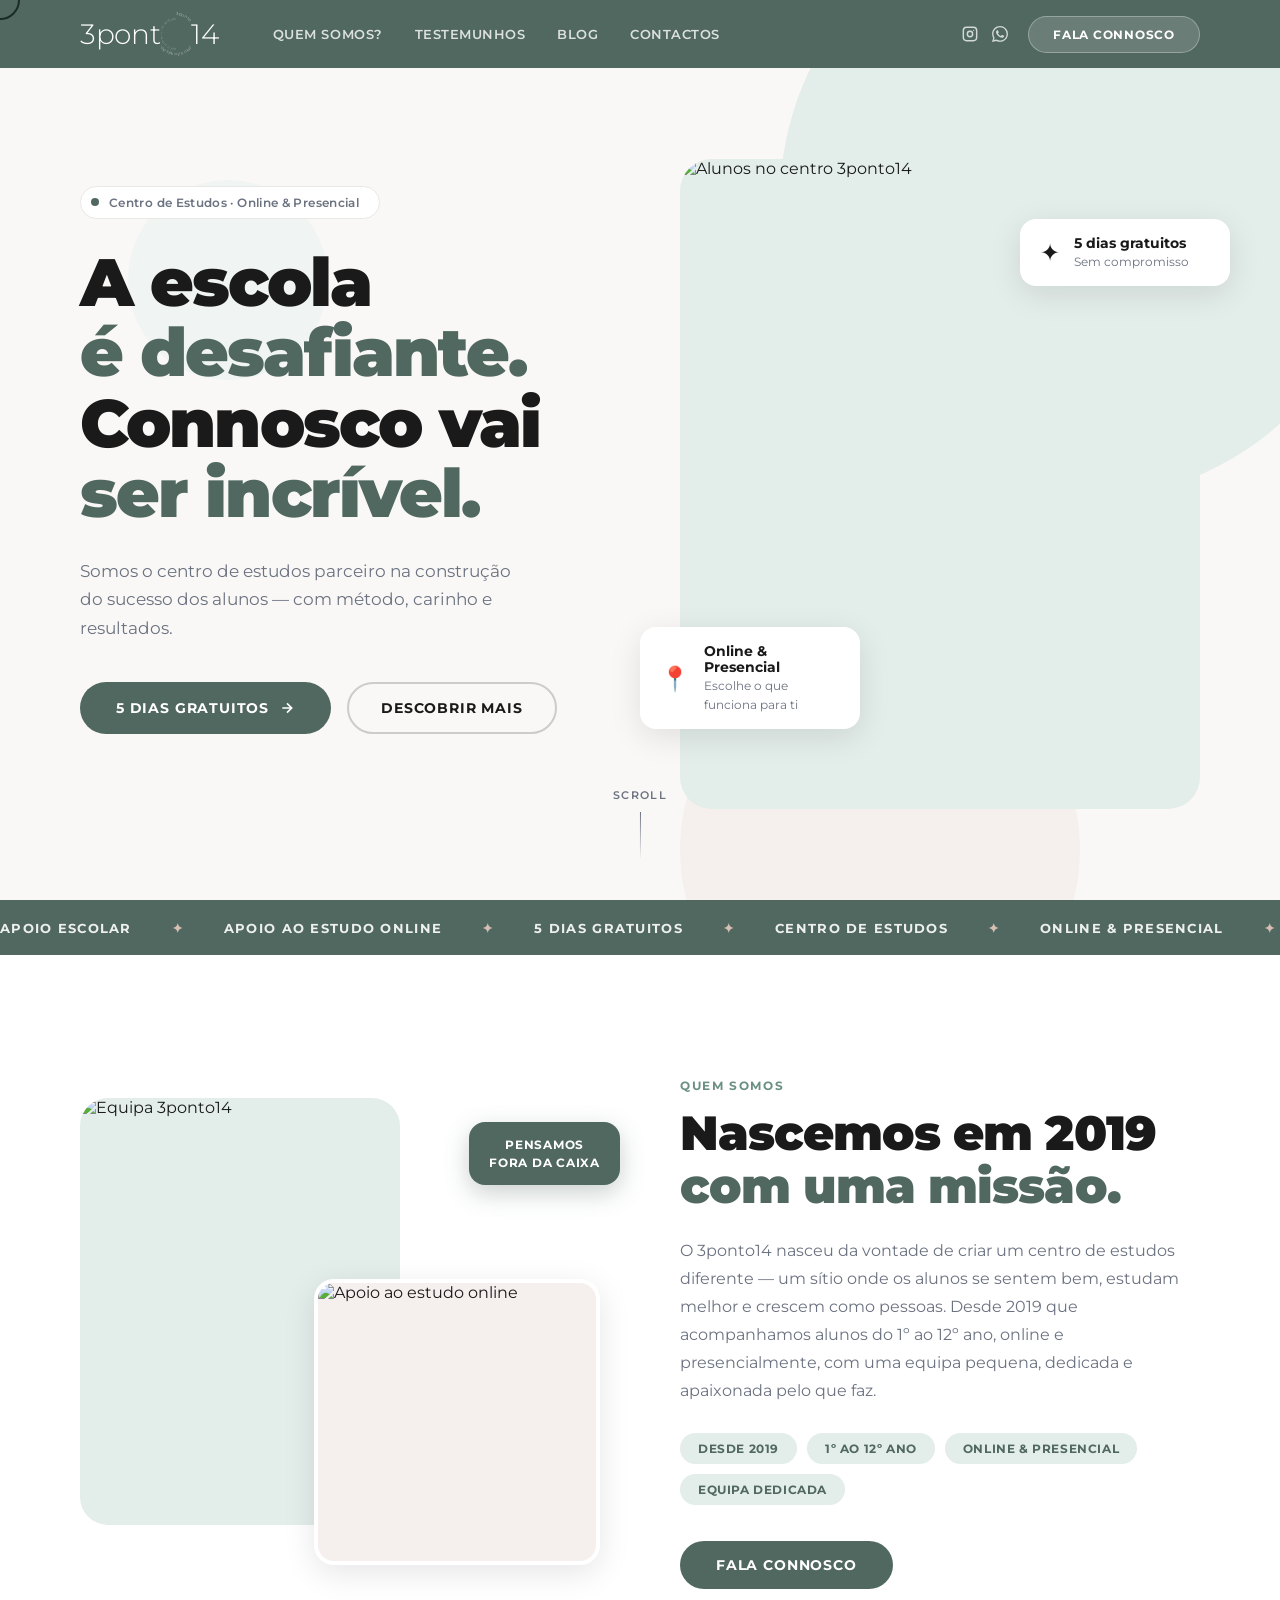
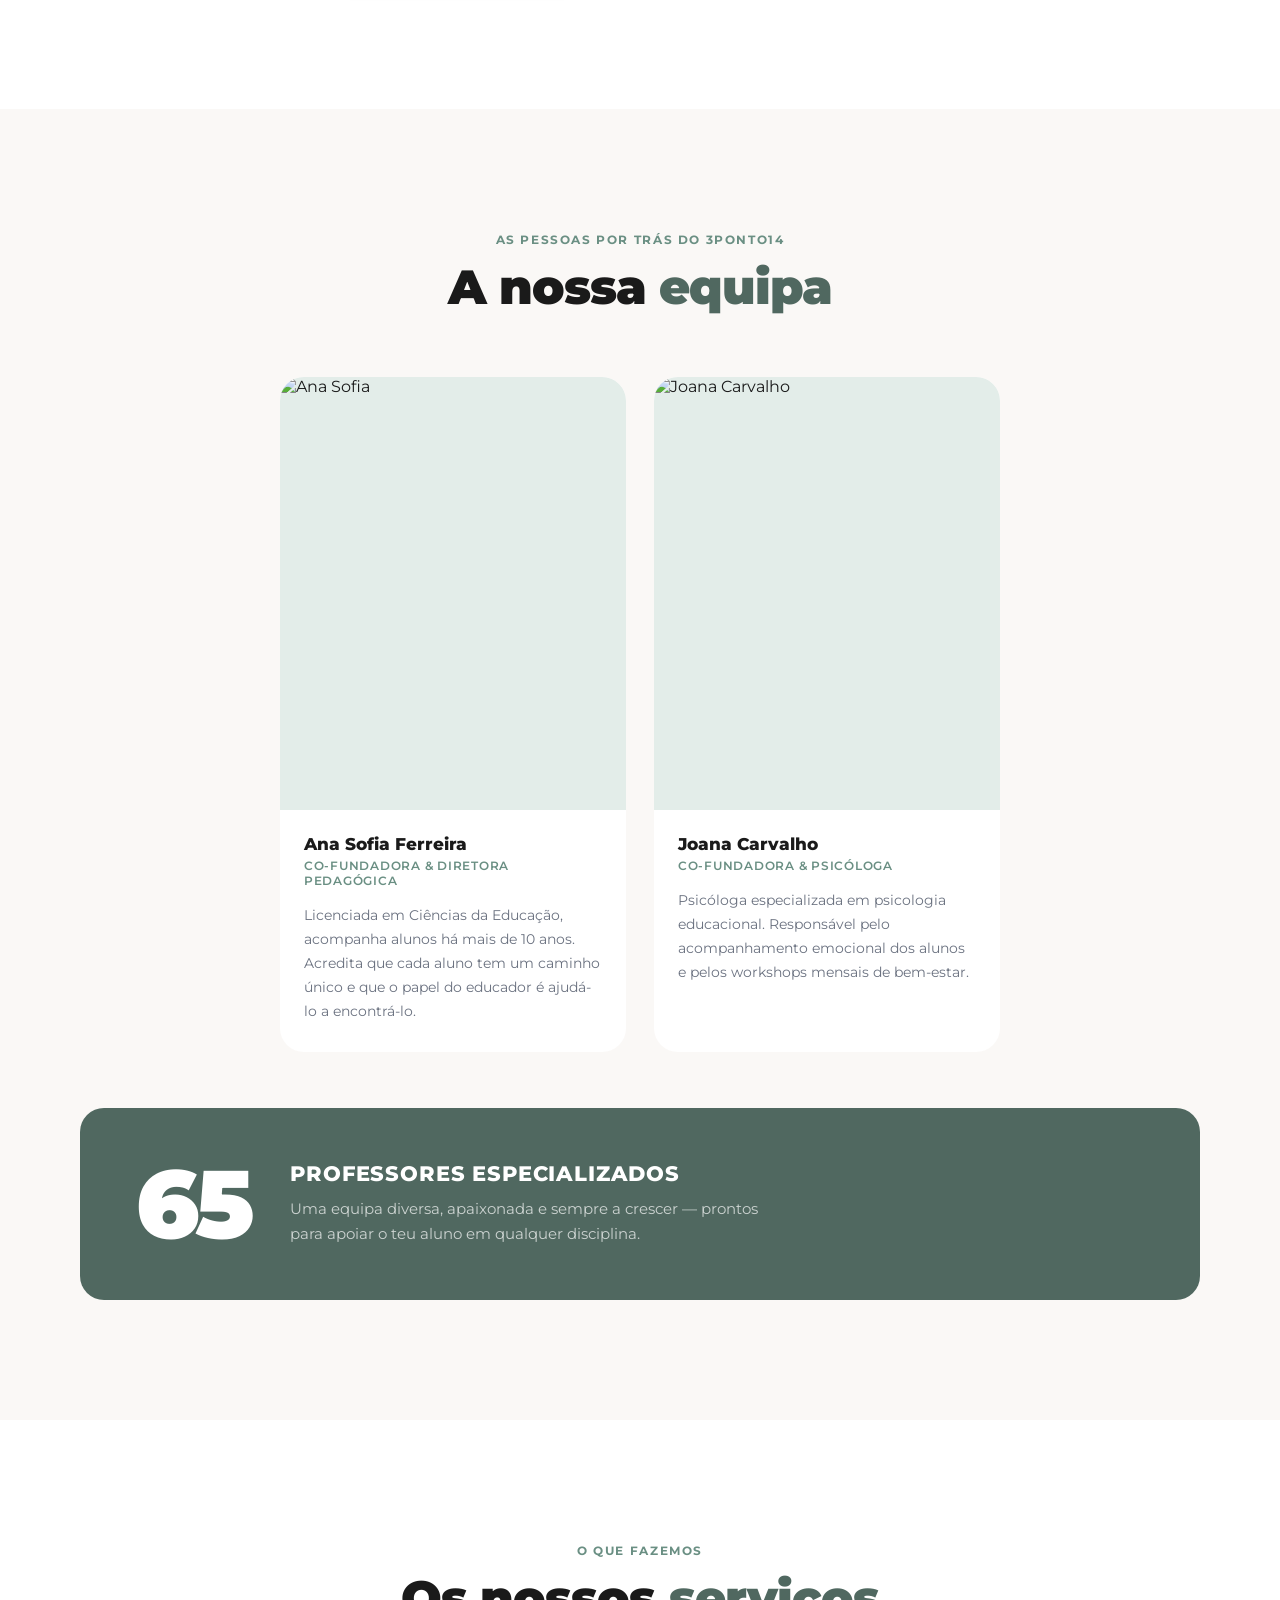
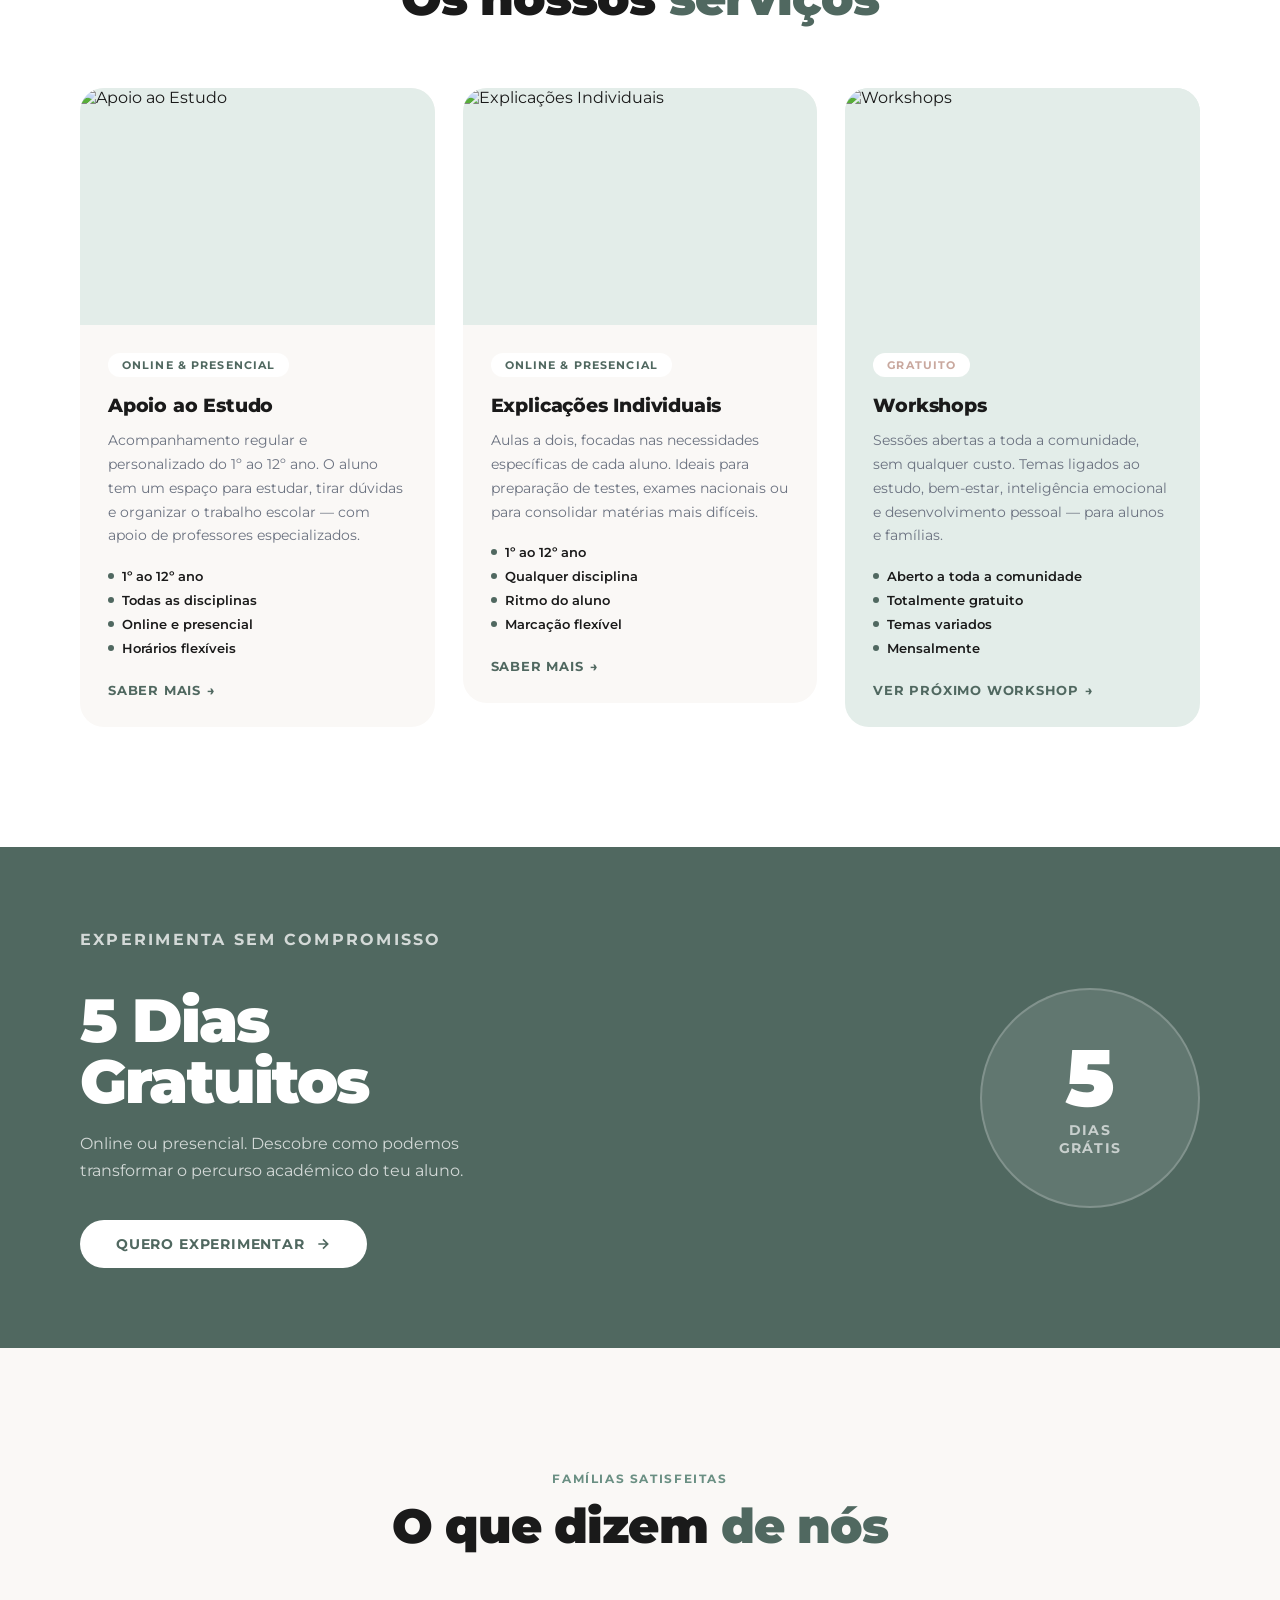
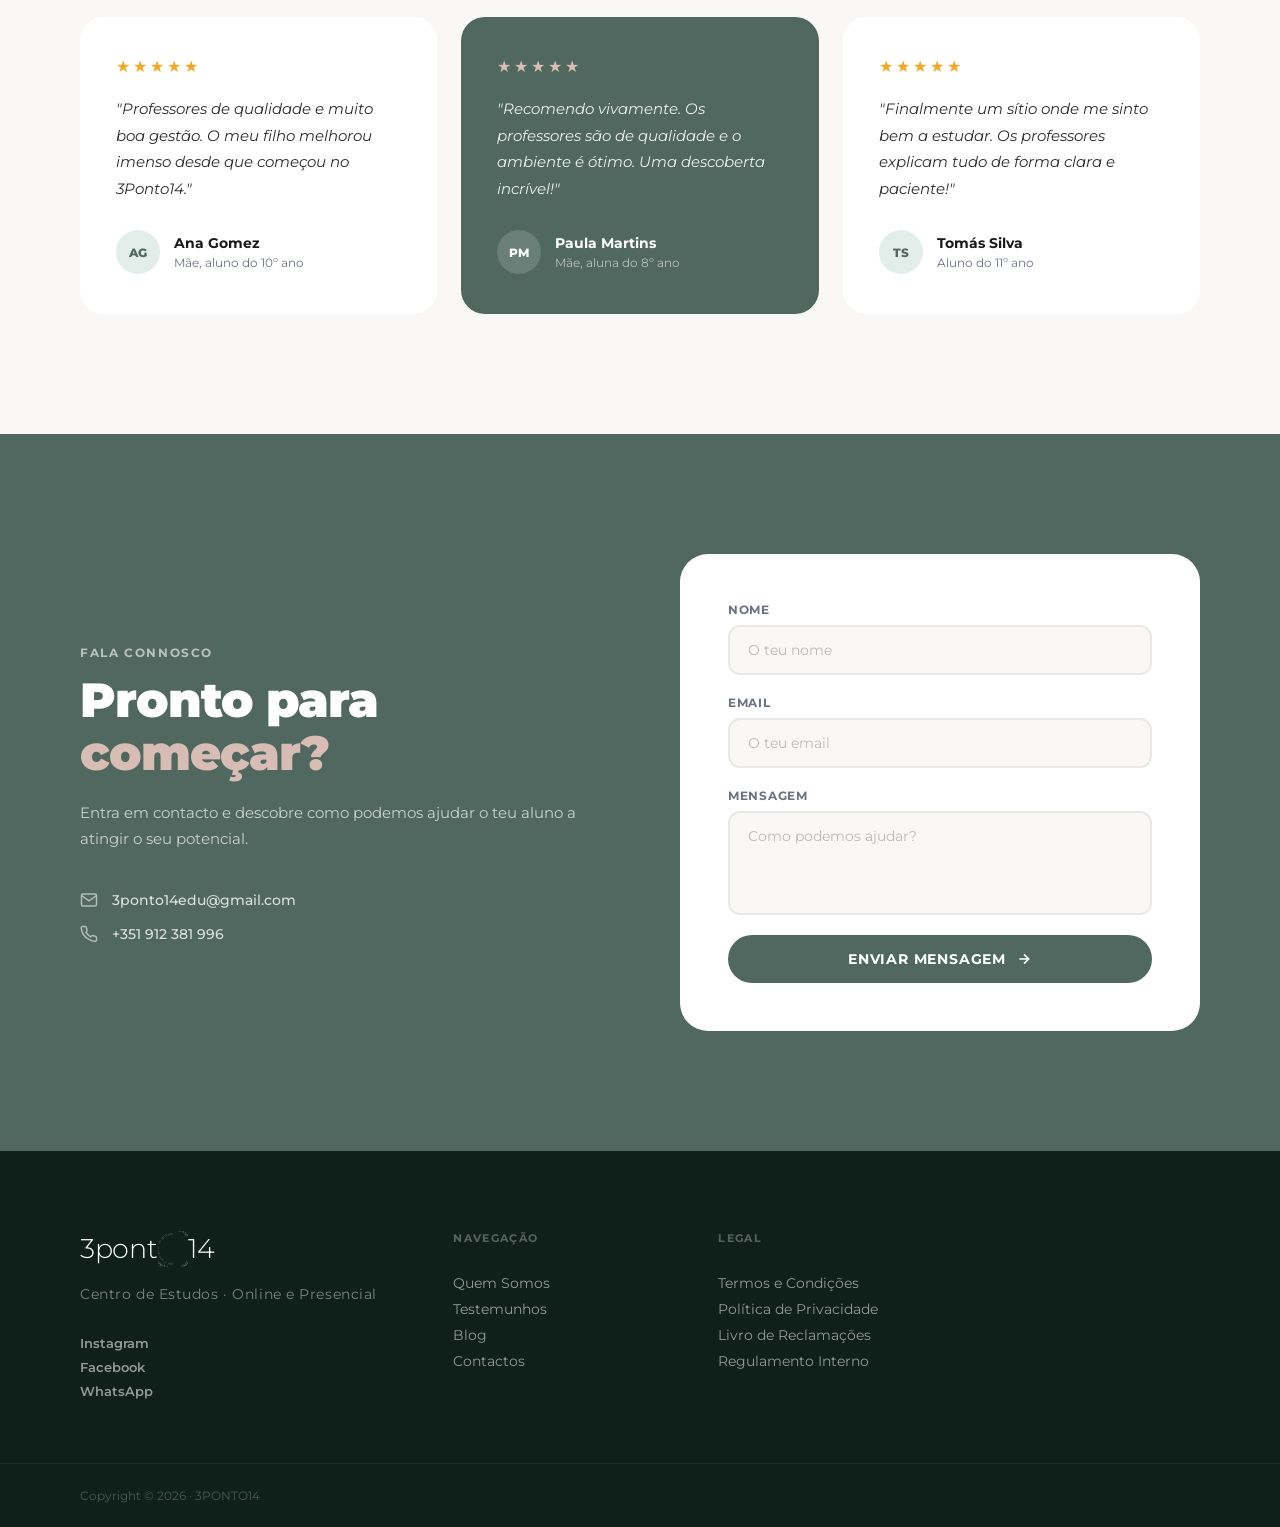
==== commit 5e9c5f19: "main" ====
--- a/index.html
+++ b/index.html
@@ -217,6 +217,73 @@
     </div>
   </section>
 
+  <!-- SERVIÇOS -->
+  <section class="servicos" id="servicos">
+    <div class="container">
+      <div class="section-head centered">
+        <p class="section-tag">O que fazemos</p>
+        <h2 class="section-title">Os nossos <em>serviços</em></h2>
+      </div>
+      <div class="servicos-grid">
+
+        <div class="servico-card">
+          <div class="servico-card-img">
+            <img src="fotos centro/Centro de Estudos 3Ponto14-5.jpg" alt="Apoio ao Estudo" />
+          </div>
+          <div class="servico-card-body">
+            <div class="servico-pill">Online &amp; Presencial</div>
+            <h3>Apoio ao Estudo</h3>
+            <p>Acompanhamento regular e personalizado do 1º ao 12º ano. O aluno tem um espaço para estudar, tirar dúvidas e organizar o trabalho escolar — com apoio de professores especializados.</p>
+            <ul class="servico-lista">
+              <li>1º ao 12º ano</li>
+              <li>Todas as disciplinas</li>
+              <li>Online e presencial</li>
+              <li>Horários flexíveis</li>
+            </ul>
+            <a href="#contacto" class="link-arrow">Saber mais <span>→</span></a>
+          </div>
+        </div>
+
+        <div class="servico-card">
+          <div class="servico-card-img">
+            <img src="fotos centro/Centro de Estudos 3Ponto14-60.jpg" alt="Explicações Individuais" />
+          </div>
+          <div class="servico-card-body">
+            <div class="servico-pill">Online &amp; Presencial</div>
+            <h3>Explicações Individuais</h3>
+            <p>Aulas a dois, focadas nas necessidades específicas de cada aluno. Ideais para preparação de testes, exames nacionais ou para consolidar matérias mais difíceis.</p>
+            <ul class="servico-lista">
+              <li>1º ao 12º ano</li>
+              <li>Qualquer disciplina</li>
+              <li>Ritmo do aluno</li>
+              <li>Marcação flexível</li>
+            </ul>
+            <a href="#contacto" class="link-arrow">Saber mais <span>→</span></a>
+          </div>
+        </div>
+
+        <div class="servico-card servico-card-destaque">
+          <div class="servico-card-img">
+            <img src="fotos centro/Centro de Estudos 3Ponto14-40.jpg" alt="Workshops" />
+          </div>
+          <div class="servico-card-body">
+            <div class="servico-pill pill-blush">Gratuito</div>
+            <h3>Workshops</h3>
+            <p>Sessões abertas a toda a comunidade, sem qualquer custo. Temas ligados ao estudo, bem-estar, inteligência emocional e desenvolvimento pessoal — para alunos e famílias.</p>
+            <ul class="servico-lista">
+              <li>Aberto a toda a comunidade</li>
+              <li>Totalmente gratuito</li>
+              <li>Temas variados</li>
+              <li>Mensalmente</li>
+            </ul>
+            <a href="#contacto" class="link-arrow">Ver próximo workshop <span>→</span></a>
+          </div>
+        </div>
+
+      </div>
+    </div>
+  </section>
+
   <!-- OFERTA -->
   <section class="oferta">
     <div class="oferta-inner">
--- a/style.css
+++ b/style.css
@@ -714,6 +714,104 @@
 }
 .servico-item:hover .servico-img img { transform: scale(1.05); }
 
+/* ============ SERVIÇOS ============ */
+.servicos { padding: 120px 0; background: var(--white); }
+
+.servicos-grid {
+  display: grid;
+  grid-template-columns: repeat(3, 1fr);
+  gap: 28px;
+  align-items: start;
+}
+
+.servico-card {
+  background: var(--cream);
+  border-radius: 24px;
+  overflow: hidden;
+  transition: transform 0.4s var(--ease), box-shadow 0.4s;
+}
+.servico-card:hover {
+  transform: translateY(-6px);
+  box-shadow: 0 16px 48px rgba(0,0,0,0.08);
+}
+.servico-card-destaque { background: var(--green-pale); }
+
+.servico-card-img {
+  width: 100%;
+  aspect-ratio: 3/2;
+  overflow: hidden;
+  background: var(--green-pale);
+}
+.servico-card-img img {
+  width: 100%;
+  height: 100%;
+  object-fit: cover;
+  transition: transform 0.6s var(--ease);
+}
+.servico-card:hover .servico-card-img img { transform: scale(1.05); }
+
+.servico-card-body { padding: 28px; }
+
+.servico-pill {
+  display: inline-block;
+  font-size: 0.7rem;
+  font-weight: 700;
+  letter-spacing: 0.1em;
+  text-transform: uppercase;
+  color: var(--green);
+  background: var(--white);
+  padding: 5px 14px;
+  border-radius: 100px;
+  margin-bottom: 16px;
+}
+.pill-blush {
+  color: var(--blush-mid);
+  background: var(--white);
+}
+
+.servico-card h3 {
+  font-size: 1.2rem;
+  font-weight: 800;
+  color: var(--dark);
+  margin-bottom: 12px;
+  letter-spacing: -0.01em;
+}
+
+.servico-card p {
+  font-size: 0.88rem;
+  color: var(--gray);
+  line-height: 1.7;
+  margin-bottom: 20px;
+}
+
+.servico-lista {
+  list-style: none;
+  display: flex;
+  flex-direction: column;
+  gap: 8px;
+  margin-bottom: 24px;
+}
+.servico-lista li {
+  font-size: 0.82rem;
+  font-weight: 600;
+  color: var(--dark);
+  display: flex;
+  align-items: center;
+  gap: 8px;
+}
+.servico-lista li::before {
+  content: '';
+  width: 6px;
+  height: 6px;
+  border-radius: 50%;
+  background: var(--green);
+  flex-shrink: 0;
+}
+
+@media (max-width: 900px) {
+  .servicos-grid { grid-template-columns: 1fr; max-width: 480px; margin: 0 auto; }
+}
+
 /* ============ EQUIPA ============ */
 .equipa { padding: 120px 0; background: var(--cream); }
 
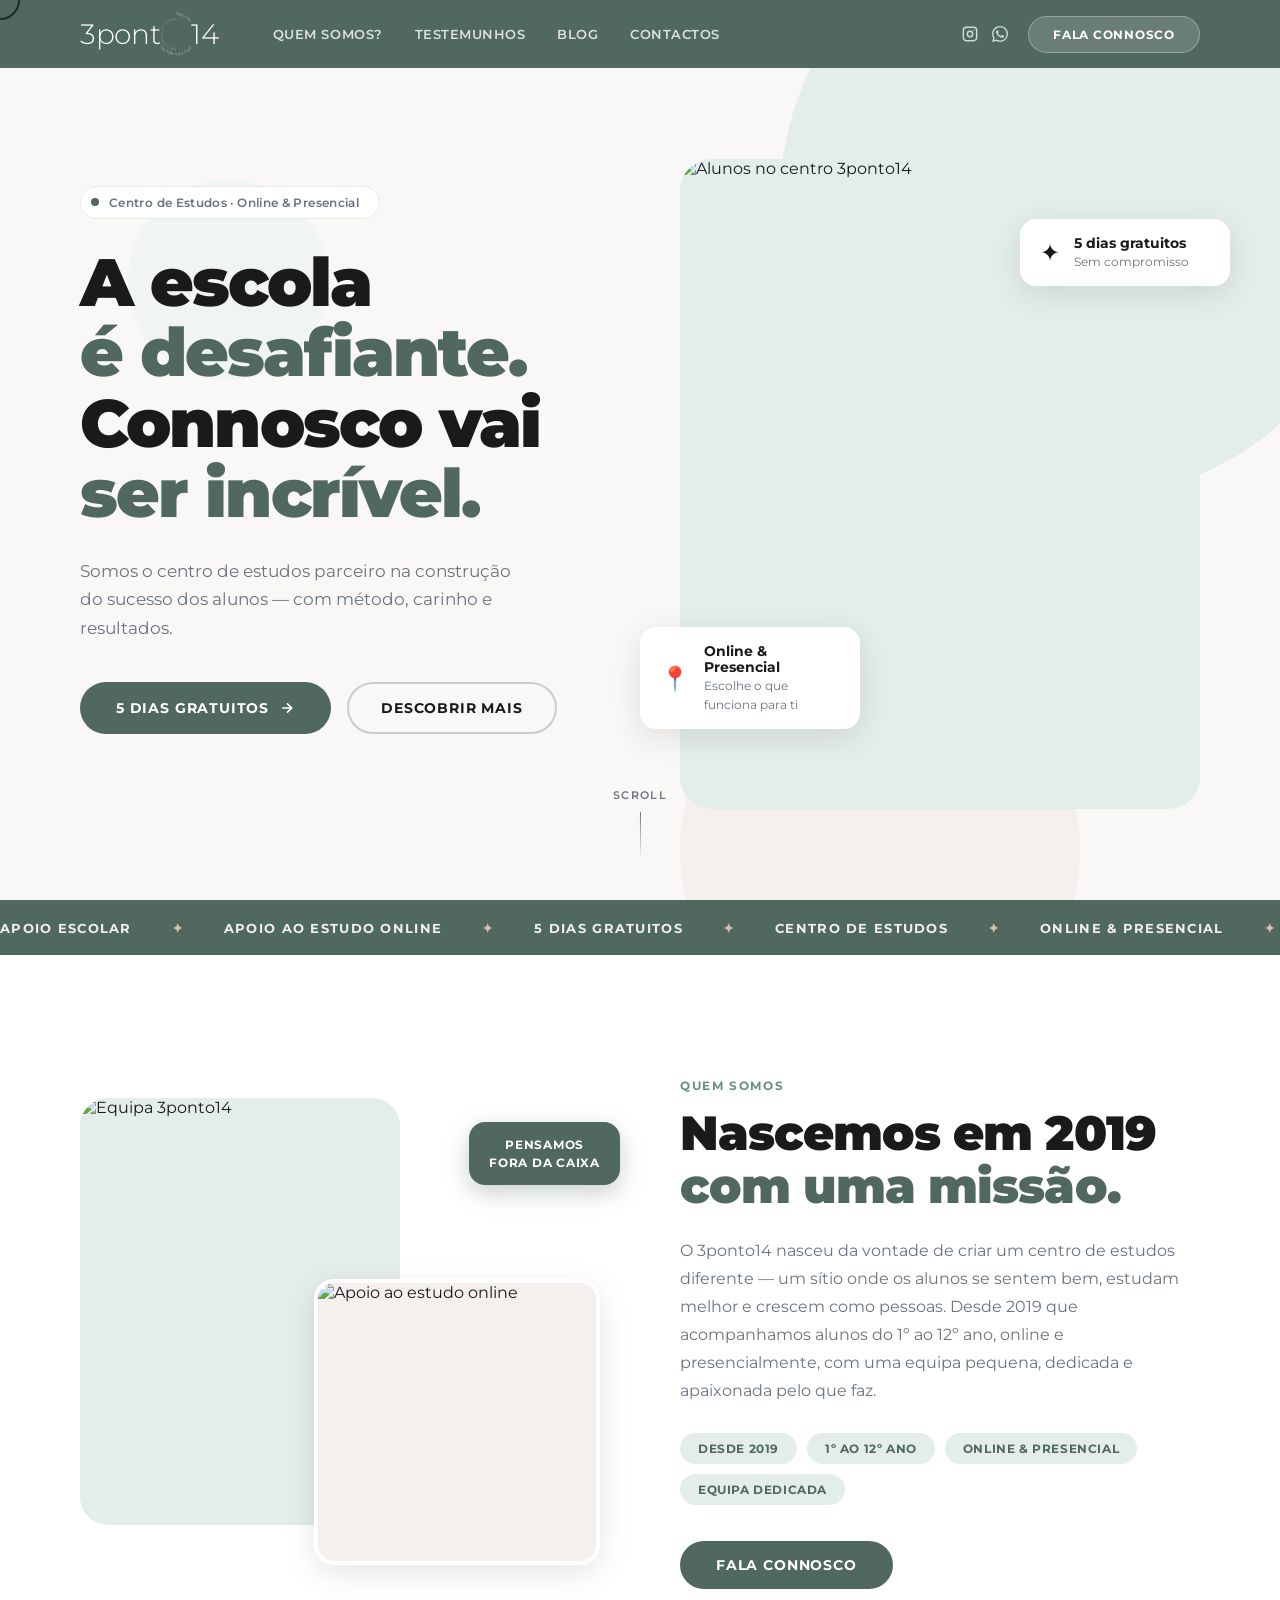
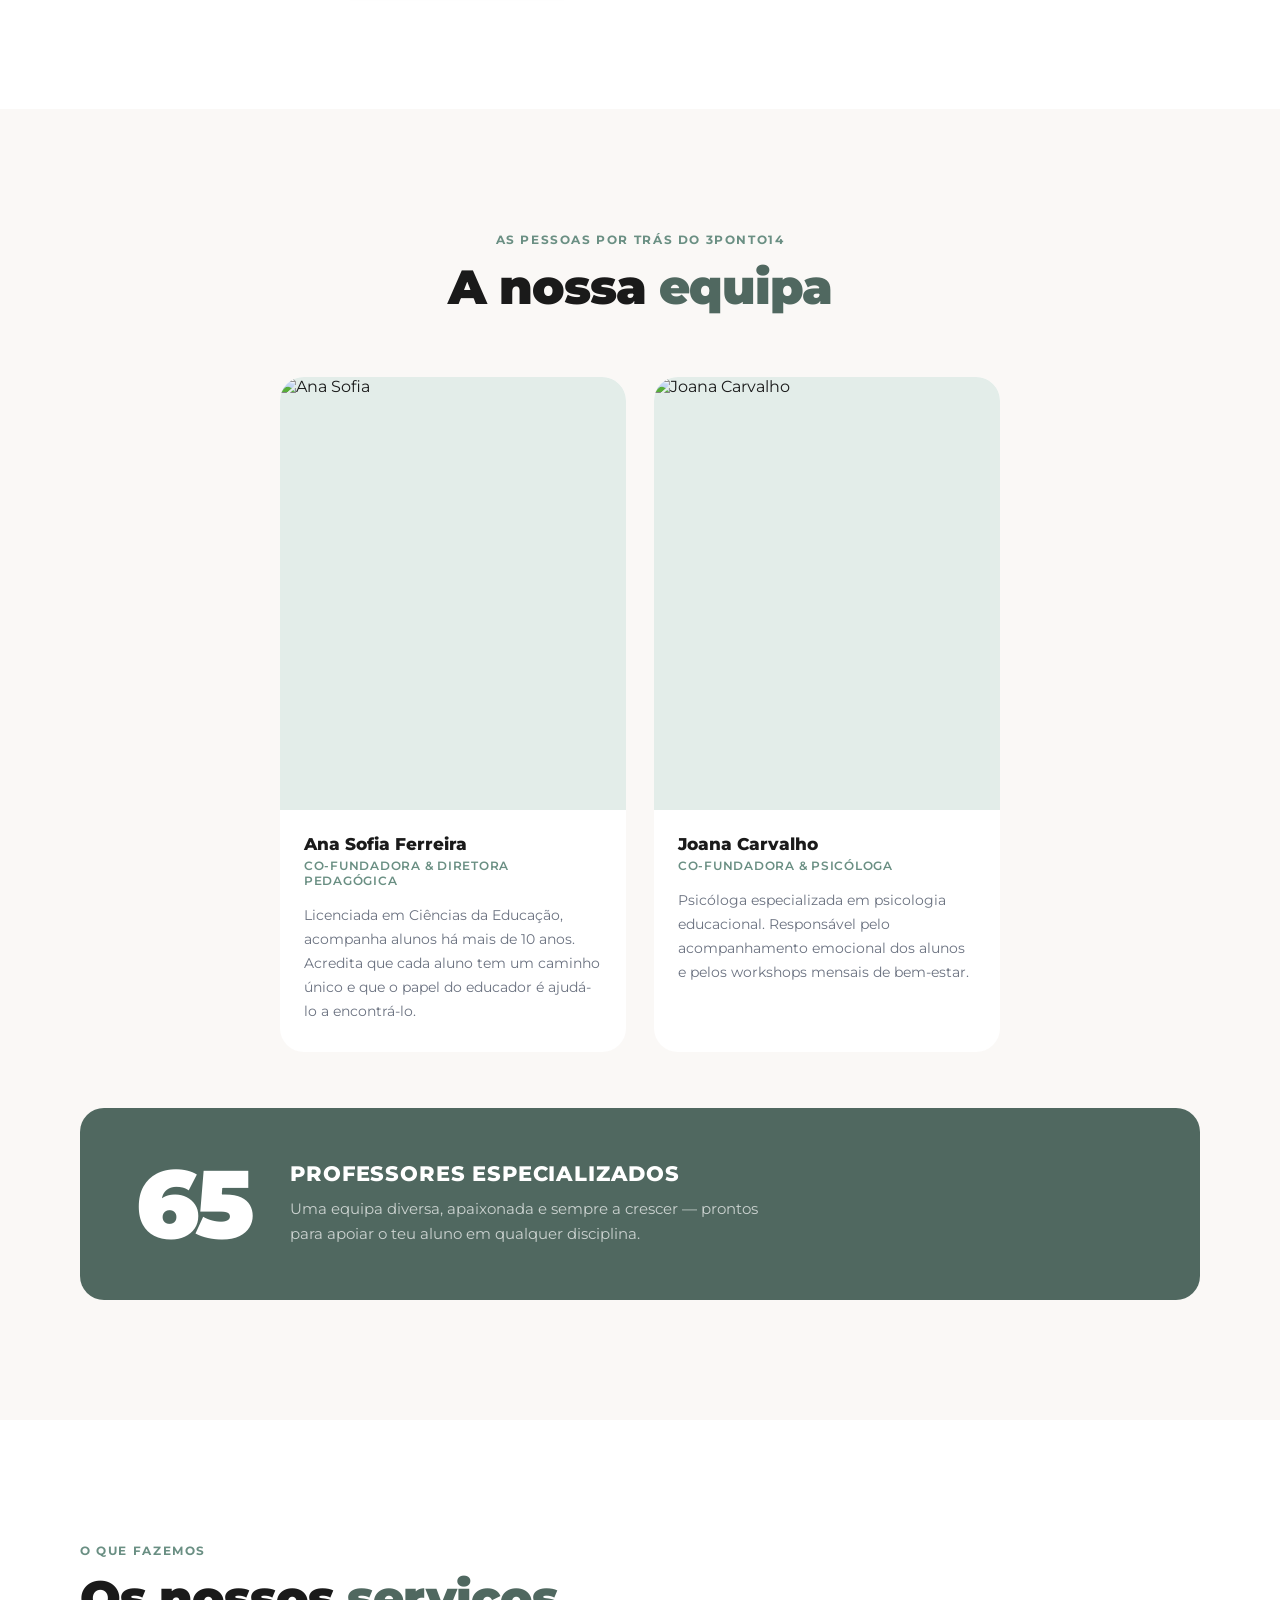
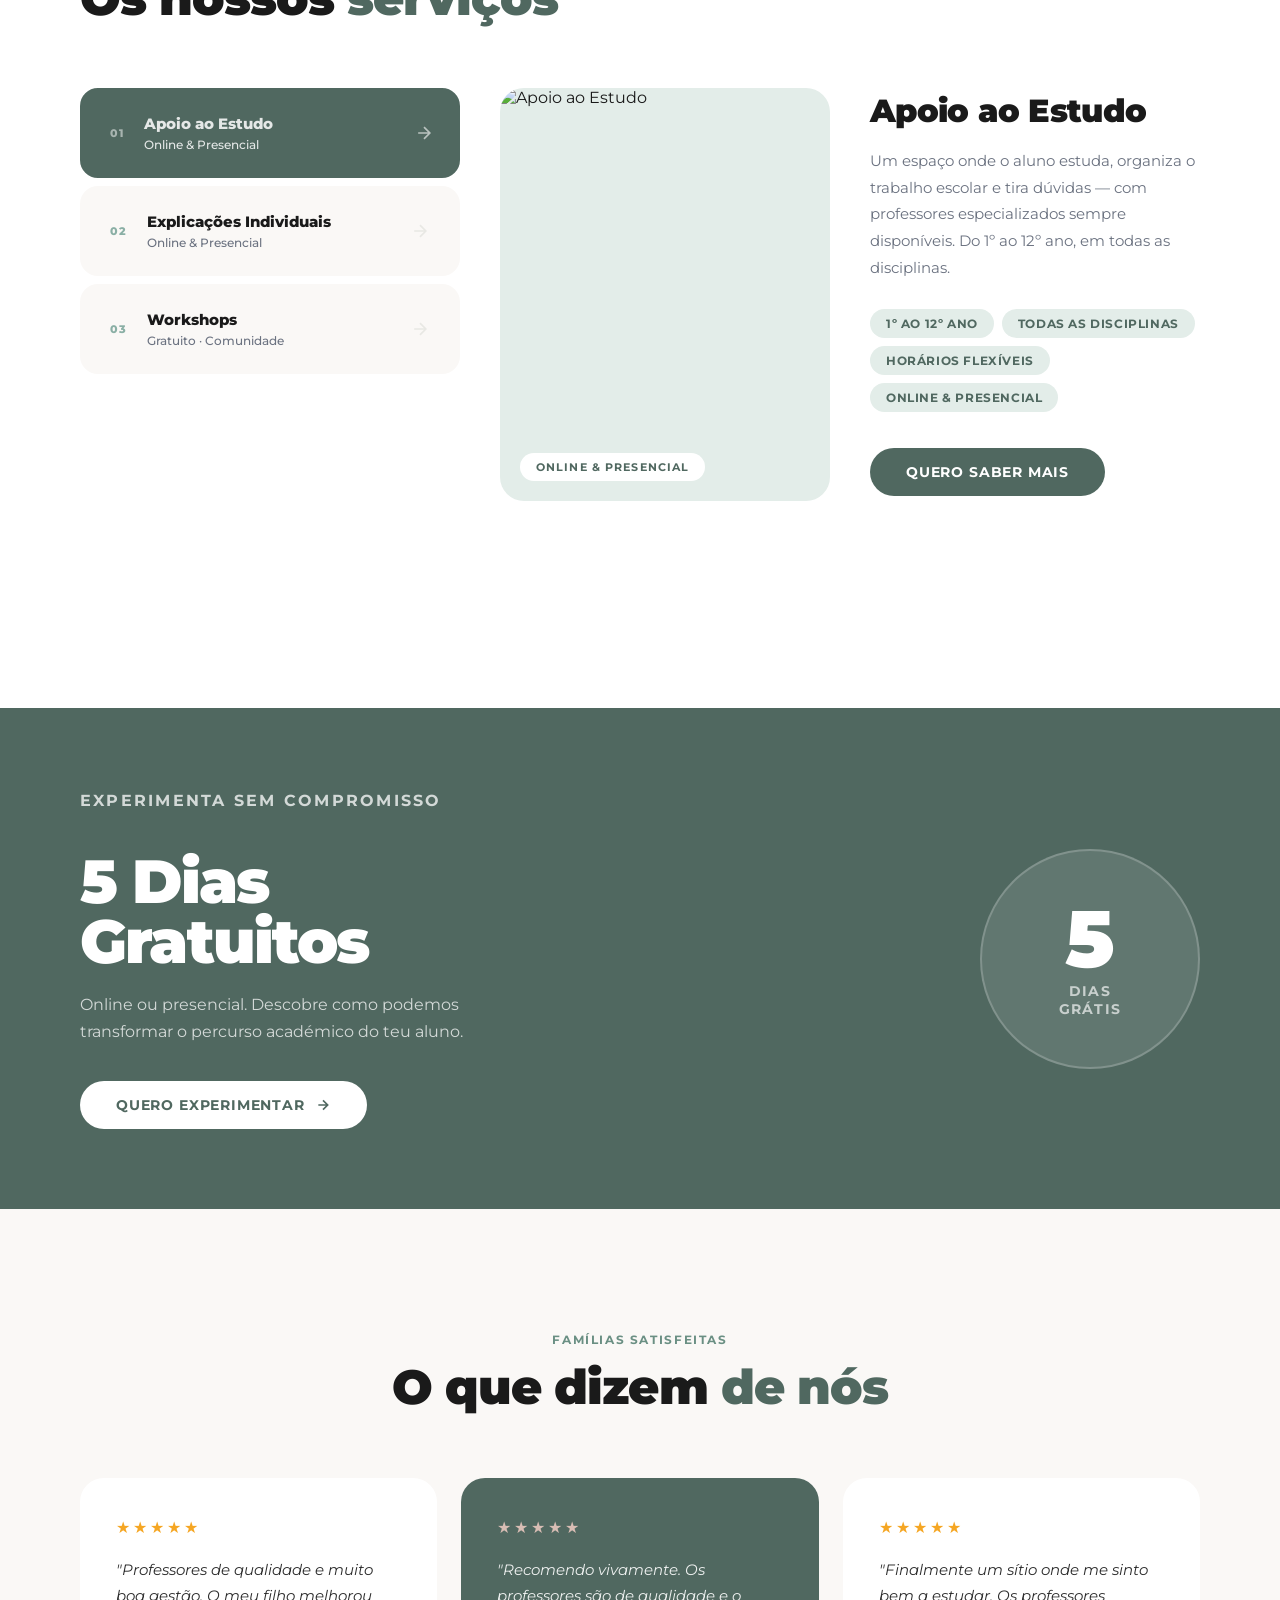
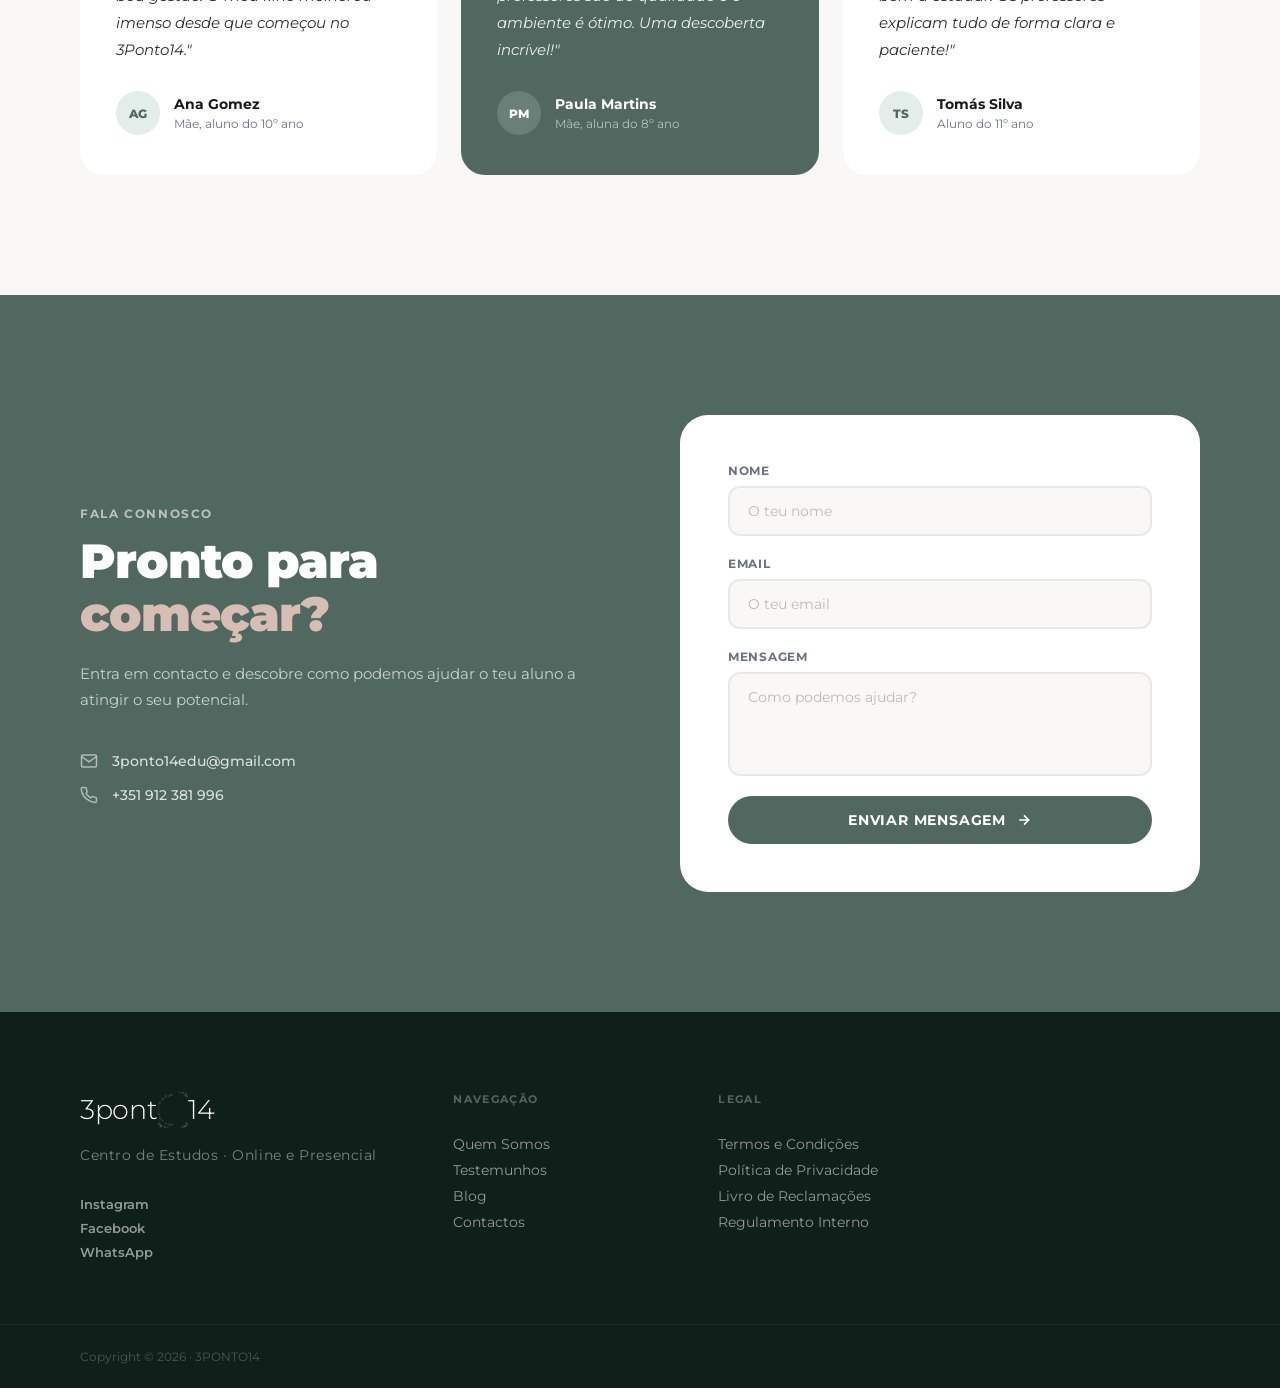
==== commit 857de0b6: "main" ====
--- a/index.html
+++ b/index.html
@@ -220,66 +220,98 @@
   <!-- SERVIÇOS -->
   <section class="servicos" id="servicos">
     <div class="container">
-      <div class="section-head centered">
+      <div class="section-head">
         <p class="section-tag">O que fazemos</p>
         <h2 class="section-title">Os nossos <em>serviços</em></h2>
       </div>
-      <div class="servicos-grid">
-
-        <div class="servico-card">
-          <div class="servico-card-img">
-            <img src="fotos centro/Centro de Estudos 3Ponto14-5.jpg" alt="Apoio ao Estudo" />
-          </div>
-          <div class="servico-card-body">
-            <div class="servico-pill">Online &amp; Presencial</div>
-            <h3>Apoio ao Estudo</h3>
-            <p>Acompanhamento regular e personalizado do 1º ao 12º ano. O aluno tem um espaço para estudar, tirar dúvidas e organizar o trabalho escolar — com apoio de professores especializados.</p>
-            <ul class="servico-lista">
-              <li>1º ao 12º ano</li>
-              <li>Todas as disciplinas</li>
-              <li>Online e presencial</li>
-              <li>Horários flexíveis</li>
-            </ul>
-            <a href="#contacto" class="link-arrow">Saber mais <span>→</span></a>
-          </div>
-        </div>
-
-        <div class="servico-card">
-          <div class="servico-card-img">
-            <img src="fotos centro/Centro de Estudos 3Ponto14-60.jpg" alt="Explicações Individuais" />
-          </div>
-          <div class="servico-card-body">
-            <div class="servico-pill">Online &amp; Presencial</div>
-            <h3>Explicações Individuais</h3>
-            <p>Aulas a dois, focadas nas necessidades específicas de cada aluno. Ideais para preparação de testes, exames nacionais ou para consolidar matérias mais difíceis.</p>
-            <ul class="servico-lista">
-              <li>1º ao 12º ano</li>
-              <li>Qualquer disciplina</li>
-              <li>Ritmo do aluno</li>
-              <li>Marcação flexível</li>
-            </ul>
-            <a href="#contacto" class="link-arrow">Saber mais <span>→</span></a>
-          </div>
-        </div>
-
-        <div class="servico-card servico-card-destaque">
-          <div class="servico-card-img">
-            <img src="fotos centro/Centro de Estudos 3Ponto14-40.jpg" alt="Workshops" />
-          </div>
-          <div class="servico-card-body">
-            <div class="servico-pill pill-blush">Gratuito</div>
-            <h3>Workshops</h3>
-            <p>Sessões abertas a toda a comunidade, sem qualquer custo. Temas ligados ao estudo, bem-estar, inteligência emocional e desenvolvimento pessoal — para alunos e famílias.</p>
-            <ul class="servico-lista">
-              <li>Aberto a toda a comunidade</li>
-              <li>Totalmente gratuito</li>
-              <li>Temas variados</li>
-              <li>Mensalmente</li>
-            </ul>
-            <a href="#contacto" class="link-arrow">Ver próximo workshop <span>→</span></a>
-          </div>
-        </div>
-
+      <div class="servicos-tabs">
+
+        <!-- Menu -->
+        <div class="tabs-menu">
+          <button class="tab-btn active" data-tab="apoio">
+            <span class="tab-num">01</span>
+            <div class="tab-btn-text">
+              <strong>Apoio ao Estudo</strong>
+              <span>Online &amp; Presencial</span>
+            </div>
+            <svg class="tab-arrow" width="20" height="20" viewBox="0 0 24 24" fill="none" stroke="currentColor" stroke-width="2"><path d="M5 12h14M12 5l7 7-7 7"/></svg>
+          </button>
+          <button class="tab-btn" data-tab="explicacoes">
+            <span class="tab-num">02</span>
+            <div class="tab-btn-text">
+              <strong>Explicações Individuais</strong>
+              <span>Online &amp; Presencial</span>
+            </div>
+            <svg class="tab-arrow" width="20" height="20" viewBox="0 0 24 24" fill="none" stroke="currentColor" stroke-width="2"><path d="M5 12h14M12 5l7 7-7 7"/></svg>
+          </button>
+          <button class="tab-btn" data-tab="workshops">
+            <span class="tab-num">03</span>
+            <div class="tab-btn-text">
+              <strong>Workshops</strong>
+              <span>Gratuito · Comunidade</span>
+            </div>
+            <svg class="tab-arrow" width="20" height="20" viewBox="0 0 24 24" fill="none" stroke="currentColor" stroke-width="2"><path d="M5 12h14M12 5l7 7-7 7"/></svg>
+          </button>
+        </div>
+
+        <!-- Conteúdo -->
+        <div class="tabs-content">
+
+          <div class="tab-panel active" id="tab-apoio">
+            <div class="tab-img">
+              <img src="fotos centro/Centro de Estudos 3Ponto14-5.jpg" alt="Apoio ao Estudo" />
+              <div class="tab-img-badge">Online &amp; Presencial</div>
+            </div>
+            <div class="tab-info">
+              <h3>Apoio ao Estudo</h3>
+              <p>Um espaço onde o aluno estuda, organiza o trabalho escolar e tira dúvidas — com professores especializados sempre disponíveis. Do 1º ao 12º ano, em todas as disciplinas.</p>
+              <div class="tab-tags">
+                <span>1º ao 12º ano</span>
+                <span>Todas as disciplinas</span>
+                <span>Horários flexíveis</span>
+                <span>Online &amp; Presencial</span>
+              </div>
+              <a href="#contacto" class="btn-primary">Quero saber mais</a>
+            </div>
+          </div>
+
+          <div class="tab-panel" id="tab-explicacoes">
+            <div class="tab-img">
+              <img src="fotos centro/Centro de Estudos 3Ponto14-60.jpg" alt="Explicações Individuais" />
+              <div class="tab-img-badge">Online &amp; Presencial</div>
+            </div>
+            <div class="tab-info">
+              <h3>Explicações Individuais</h3>
+              <p>Aulas a dois, 100% focadas no aluno. Ideais para preparação de testes e exames nacionais, consolidar matérias difíceis ou avançar ao próprio ritmo — sem distrações.</p>
+              <div class="tab-tags">
+                <span>1º ao 12º ano</span>
+                <span>Qualquer disciplina</span>
+                <span>Ritmo próprio</span>
+                <span>Marcação flexível</span>
+              </div>
+              <a href="#contacto" class="btn-primary">Quero saber mais</a>
+            </div>
+          </div>
+
+          <div class="tab-panel" id="tab-workshops">
+            <div class="tab-img">
+              <img src="fotos centro/Centro de Estudos 3Ponto14-40.jpg" alt="Workshops" />
+              <div class="tab-img-badge badge-blush">Gratuito</div>
+            </div>
+            <div class="tab-info">
+              <h3>Workshops</h3>
+              <p>Sessões abertas a toda a comunidade, sem qualquer custo. Temas ligados ao estudo, bem-estar, inteligência emocional e desenvolvimento pessoal — para alunos e famílias.</p>
+              <div class="tab-tags">
+                <span>Toda a comunidade</span>
+                <span>Totalmente gratuito</span>
+                <span>Temas variados</span>
+                <span>Mensalmente</span>
+              </div>
+              <a href="#contacto" class="btn-primary">Ver próximo workshop</a>
+            </div>
+          </div>
+
+        </div>
       </div>
     </div>
   </section>
--- a/style.css
+++ b/style.css
@@ -717,99 +717,162 @@
 /* ============ SERVIÇOS ============ */
 .servicos { padding: 120px 0; background: var(--white); }
 
-.servicos-grid {
+.servicos-tabs {
   display: grid;
-  grid-template-columns: repeat(3, 1fr);
-  gap: 28px;
+  grid-template-columns: 380px 1fr;
+  gap: 40px;
   align-items: start;
 }
 
-.servico-card {
+/* Menu lateral */
+.tabs-menu {
+  display: flex;
+  flex-direction: column;
+  gap: 8px;
+  position: sticky;
+  top: 100px;
+}
+
+.tab-btn {
+  display: flex;
+  align-items: center;
+  gap: 20px;
   background: var(--cream);
+  border: 2px solid transparent;
+  border-radius: 18px;
+  padding: 24px 28px;
+  cursor: none;
+  text-align: left;
+  transition: all 0.3s var(--ease);
+  width: 100%;
+  font-family: var(--font);
+}
+.tab-btn:hover { background: var(--green-pale); border-color: var(--green-pale); }
+.tab-btn.active {
+  background: var(--green);
+  border-color: var(--green);
+}
+
+.tab-num {
+  font-size: 0.7rem;
+  font-weight: 800;
+  letter-spacing: 0.1em;
+  color: var(--green-light);
+  flex-shrink: 0;
+  transition: color 0.3s;
+}
+.tab-btn.active .tab-num { color: rgba(255,255,255,0.5); }
+
+.tab-btn-text { flex: 1; }
+.tab-btn-text strong {
+  display: block;
+  font-size: 0.95rem;
+  font-weight: 800;
+  color: var(--dark);
+  margin-bottom: 3px;
+  transition: color 0.3s;
+}
+.tab-btn-text span {
+  font-size: 0.75rem;
+  color: var(--gray);
+  font-weight: 500;
+  transition: color 0.3s;
+}
+.tab-btn.active .tab-btn-text strong,
+.tab-btn.active .tab-btn-text span { color: rgba(255,255,255,0.85); }
+
+.tab-arrow {
+  color: var(--gray-light);
+  flex-shrink: 0;
+  transition: transform 0.3s, color 0.3s;
+}
+.tab-btn.active .tab-arrow { color: rgba(255,255,255,0.6); transform: translateX(4px); }
+.tab-btn:hover .tab-arrow { transform: translateX(4px); color: var(--green); }
+.tab-btn.active:hover .tab-arrow { color: rgba(255,255,255,0.6); }
+
+/* Painéis */
+.tabs-content { position: relative; min-height: 500px; }
+
+.tab-panel {
+  display: none;
+  grid-template-columns: 1fr 1fr;
+  gap: 40px;
+  align-items: center;
+  animation: tabIn 0.5s var(--ease);
+}
+.tab-panel.active { display: grid; }
+
+@keyframes tabIn {
+  from { opacity: 0; transform: translateY(16px); }
+  to   { opacity: 1; transform: translateY(0); }
+}
+
+.tab-img {
+  position: relative;
   border-radius: 24px;
   overflow: hidden;
-  transition: transform 0.4s var(--ease), box-shadow 0.4s;
-}
-.servico-card:hover {
-  transform: translateY(-6px);
-  box-shadow: 0 16px 48px rgba(0,0,0,0.08);
-}
-.servico-card-destaque { background: var(--green-pale); }
-
-.servico-card-img {
-  width: 100%;
-  aspect-ratio: 3/2;
-  overflow: hidden;
+  aspect-ratio: 4/5;
   background: var(--green-pale);
 }
-.servico-card-img img {
+.tab-img img {
   width: 100%;
   height: 100%;
   object-fit: cover;
-  transition: transform 0.6s var(--ease);
-}
-.servico-card:hover .servico-card-img img { transform: scale(1.05); }
-
-.servico-card-body { padding: 28px; }
-
-.servico-pill {
-  display: inline-block;
+  object-position: top;
+}
+.tab-img-badge {
+  position: absolute;
+  bottom: 20px;
+  left: 20px;
+  background: var(--white);
+  color: var(--green);
   font-size: 0.7rem;
   font-weight: 700;
   letter-spacing: 0.1em;
   text-transform: uppercase;
+  padding: 7px 16px;
+  border-radius: 100px;
+}
+.badge-blush { color: var(--blush-mid); }
+
+.tab-info h3 {
+  font-size: clamp(1.6rem, 2.5vw, 2.2rem);
+  font-weight: 900;
+  color: var(--dark);
+  letter-spacing: -0.02em;
+  margin-bottom: 20px;
+  line-height: 1.1;
+}
+.tab-info p {
+  font-size: 0.95rem;
+  color: var(--gray);
+  line-height: 1.75;
+  margin-bottom: 28px;
+}
+
+.tab-tags {
+  display: flex;
+  flex-wrap: wrap;
+  gap: 8px;
+  margin-bottom: 36px;
+}
+.tab-tags span {
+  font-size: 0.75rem;
+  font-weight: 700;
+  letter-spacing: 0.05em;
+  text-transform: uppercase;
   color: var(--green);
-  background: var(--white);
-  padding: 5px 14px;
+  background: var(--green-pale);
+  padding: 7px 16px;
   border-radius: 100px;
-  margin-bottom: 16px;
-}
-.pill-blush {
-  color: var(--blush-mid);
-  background: var(--white);
-}
-
-.servico-card h3 {
-  font-size: 1.2rem;
-  font-weight: 800;
-  color: var(--dark);
-  margin-bottom: 12px;
-  letter-spacing: -0.01em;
-}
-
-.servico-card p {
-  font-size: 0.88rem;
-  color: var(--gray);
-  line-height: 1.7;
-  margin-bottom: 20px;
-}
-
-.servico-lista {
-  list-style: none;
-  display: flex;
-  flex-direction: column;
-  gap: 8px;
-  margin-bottom: 24px;
-}
-.servico-lista li {
-  font-size: 0.82rem;
-  font-weight: 600;
-  color: var(--dark);
-  display: flex;
-  align-items: center;
-  gap: 8px;
-}
-.servico-lista li::before {
-  content: '';
-  width: 6px;
-  height: 6px;
-  border-radius: 50%;
-  background: var(--green);
-  flex-shrink: 0;
-}
-
-@media (max-width: 900px) {
-  .servicos-grid { grid-template-columns: 1fr; max-width: 480px; margin: 0 auto; }
+}
+
+@media (max-width: 1024px) {
+  .servicos-tabs { grid-template-columns: 1fr; }
+  .tabs-menu { position: static; flex-direction: row; overflow-x: auto; padding-bottom: 4px; }
+  .tab-btn { min-width: 220px; }
+  .tab-panel { grid-template-columns: 1fr; }
+  .tab-img { aspect-ratio: 16/9; }
 }
 
 /* ============ EQUIPA ============ */
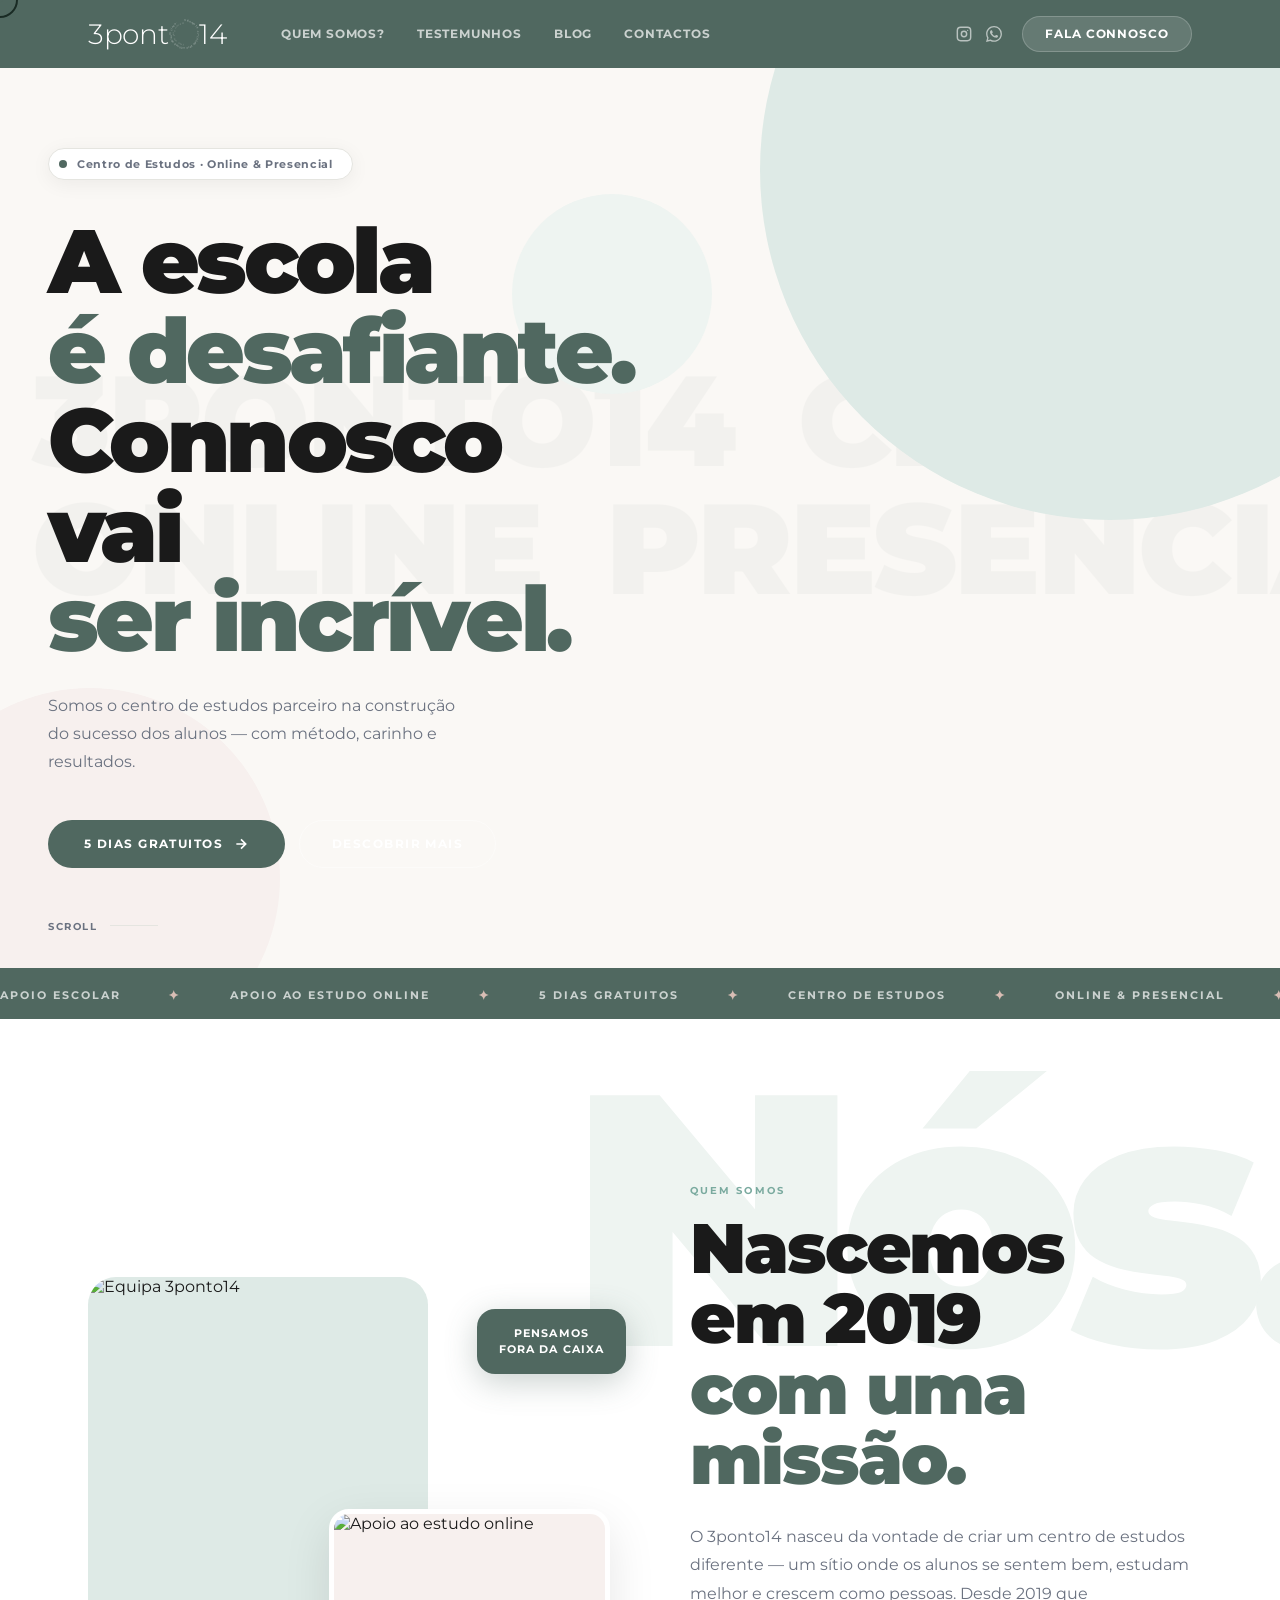
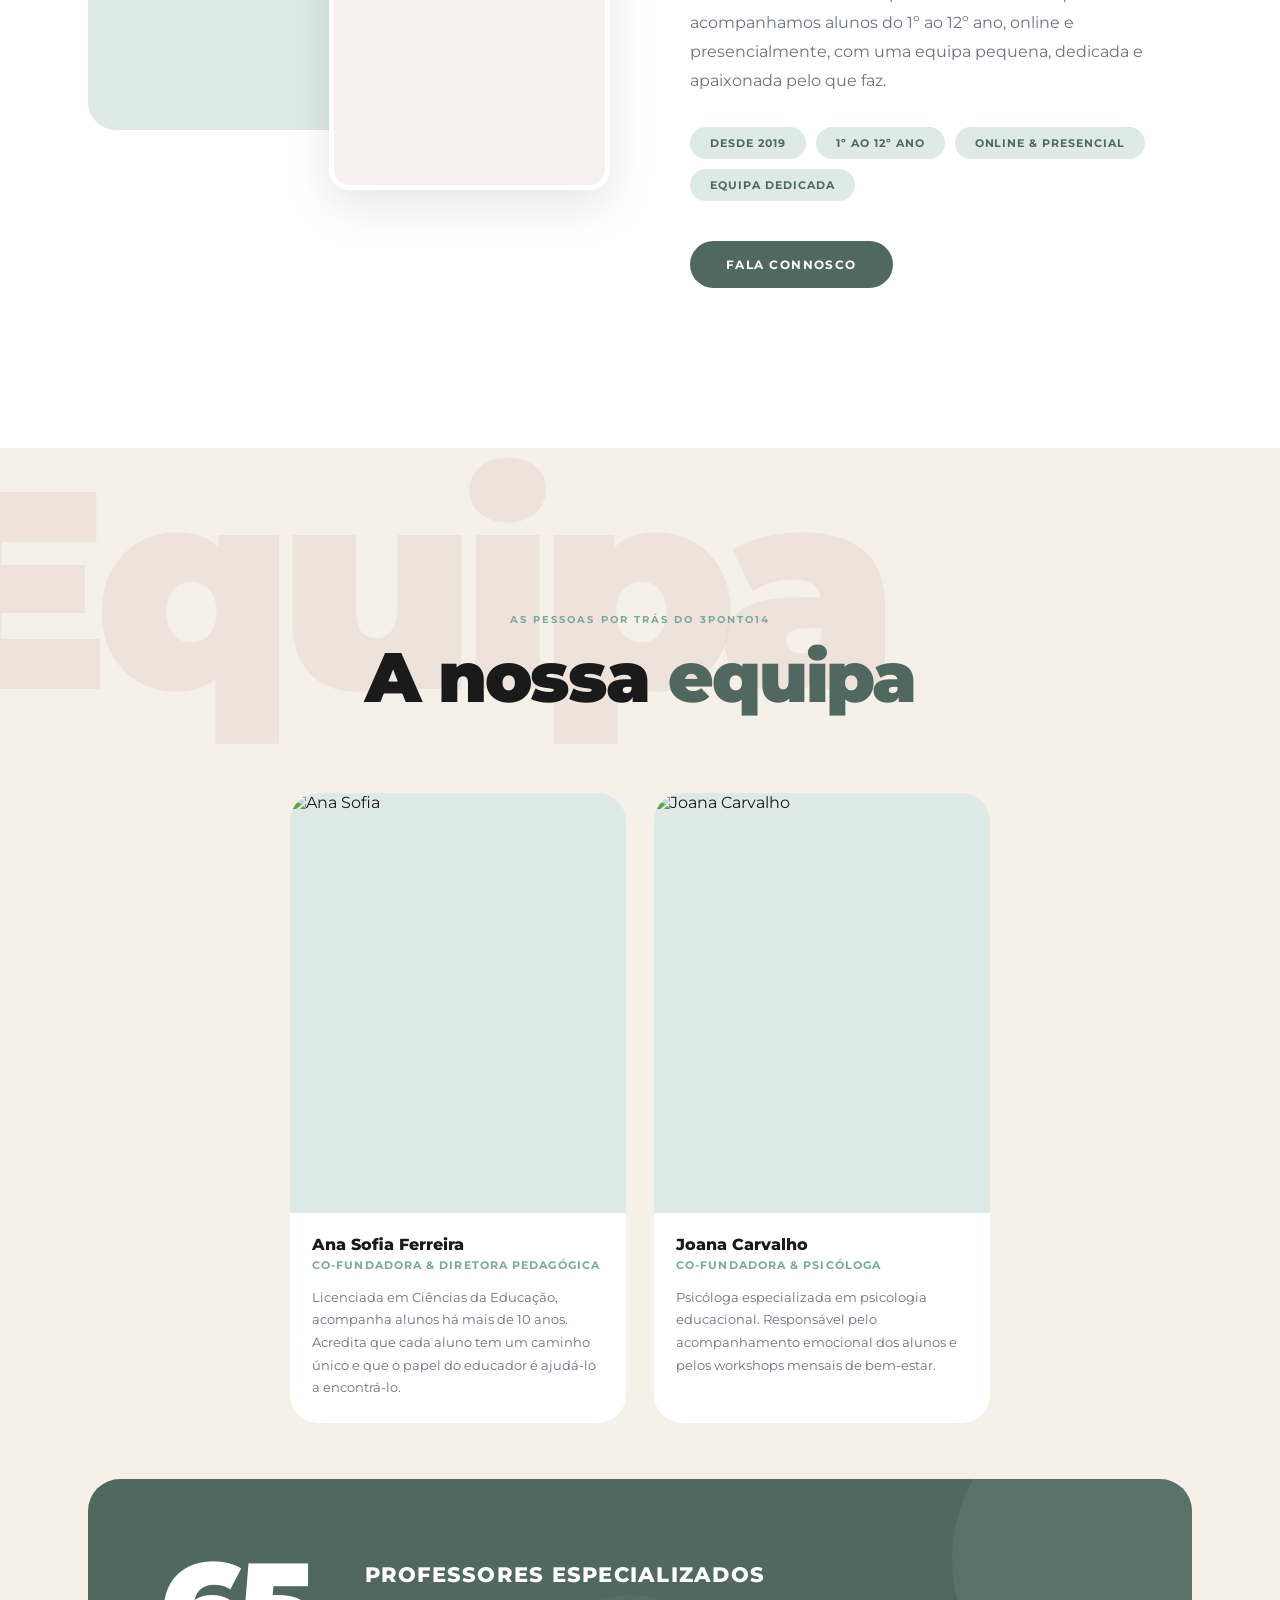
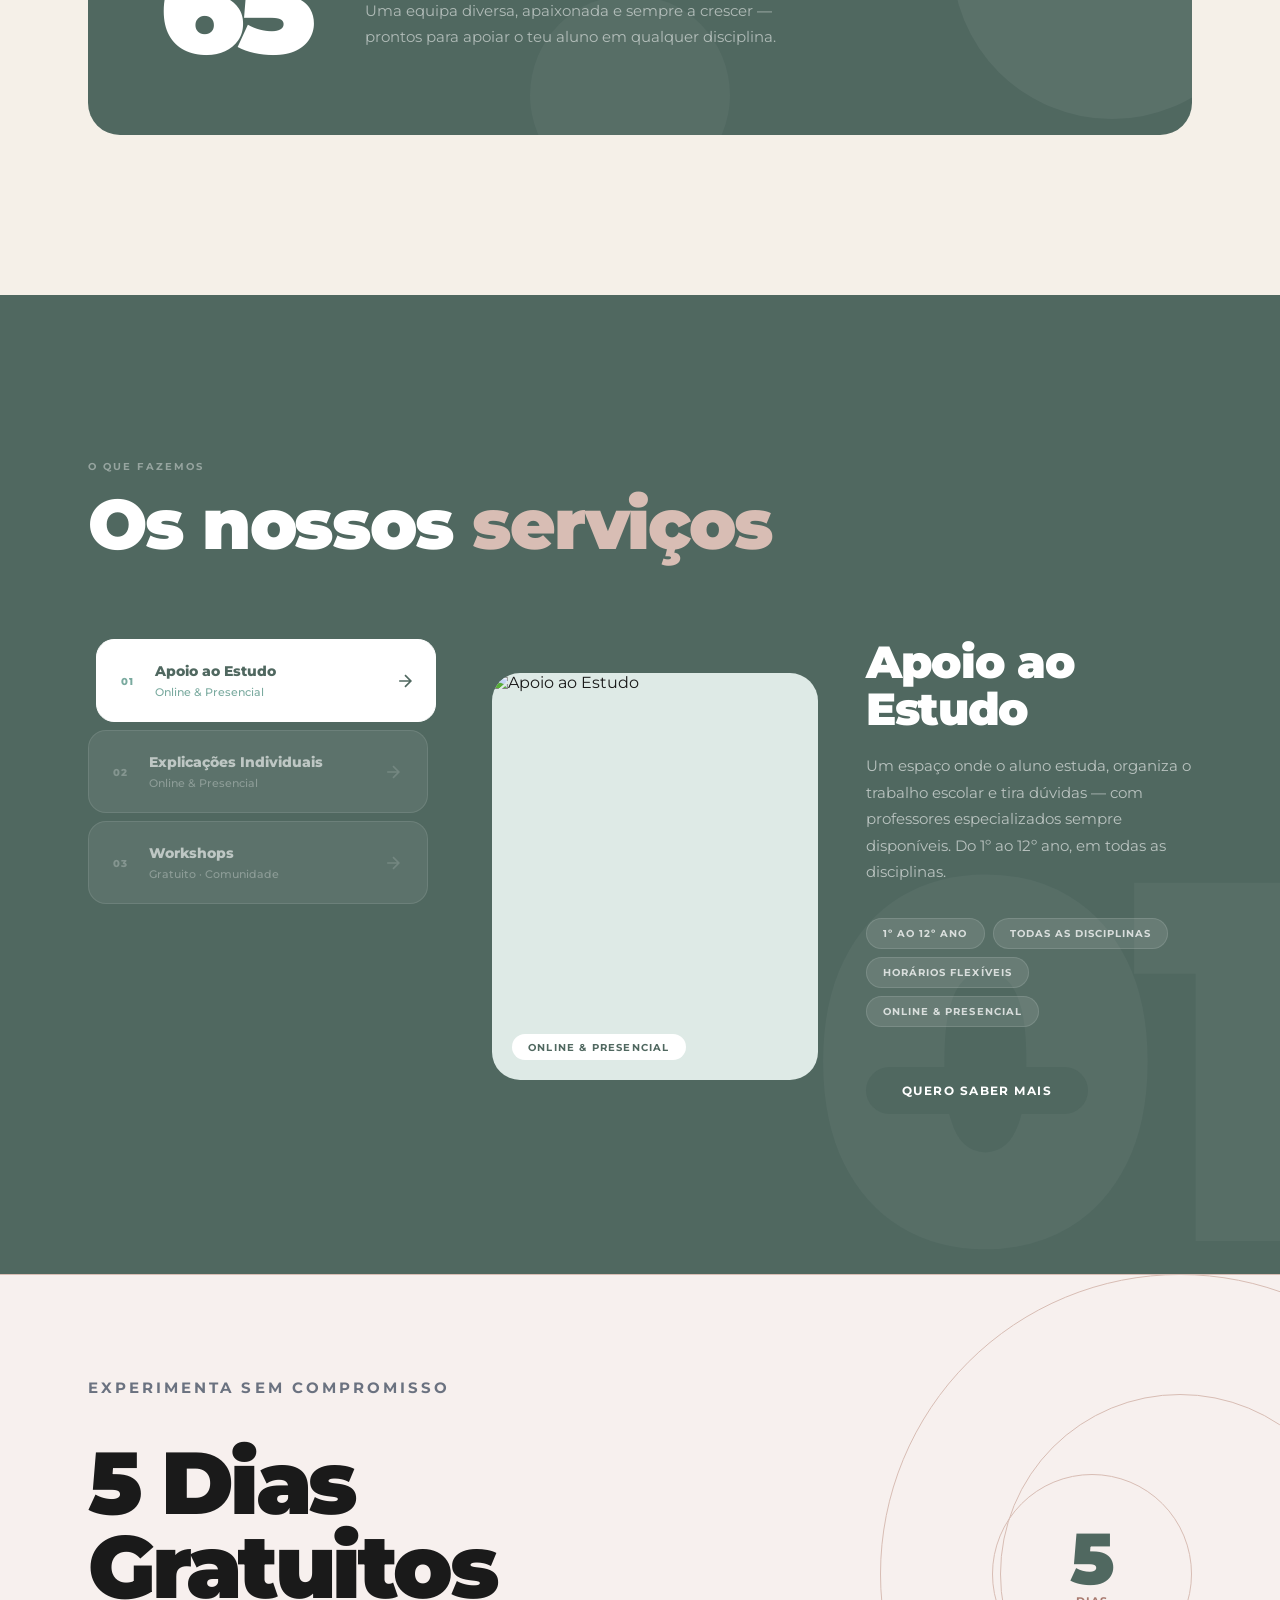
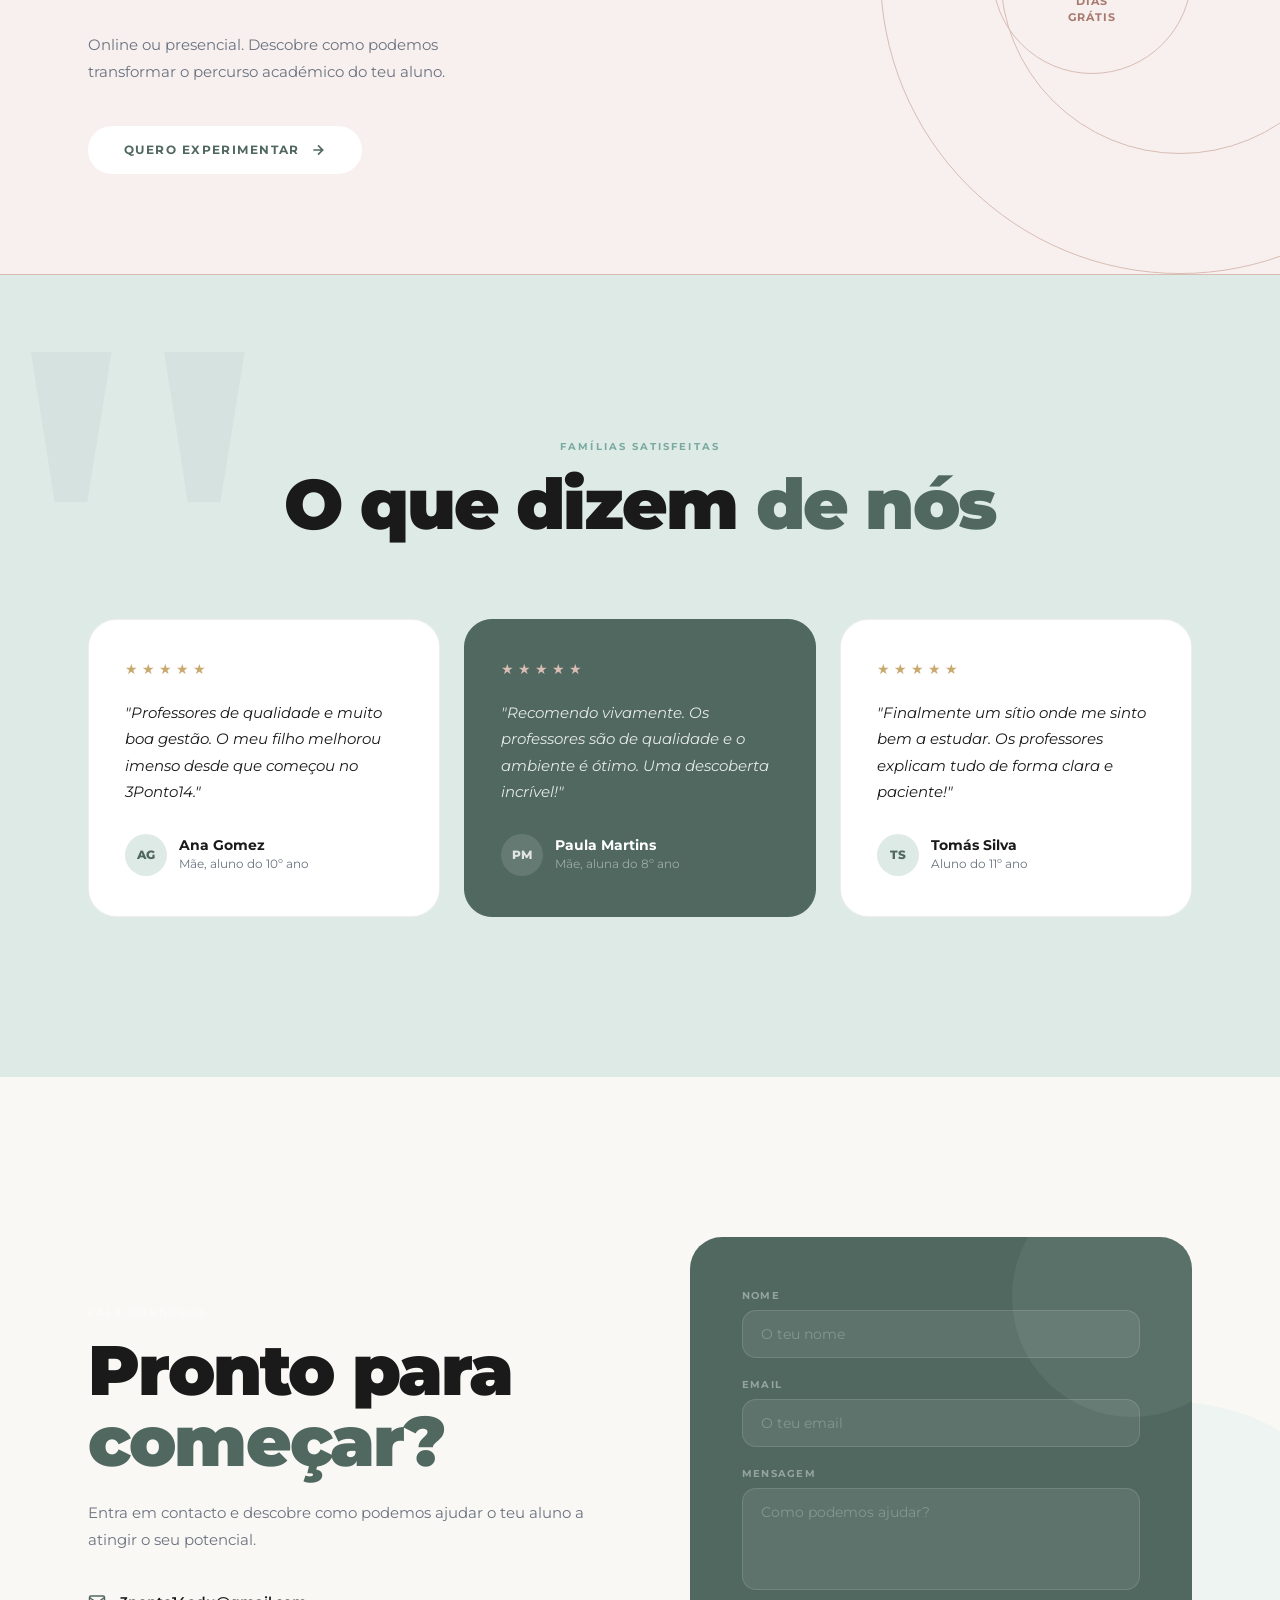
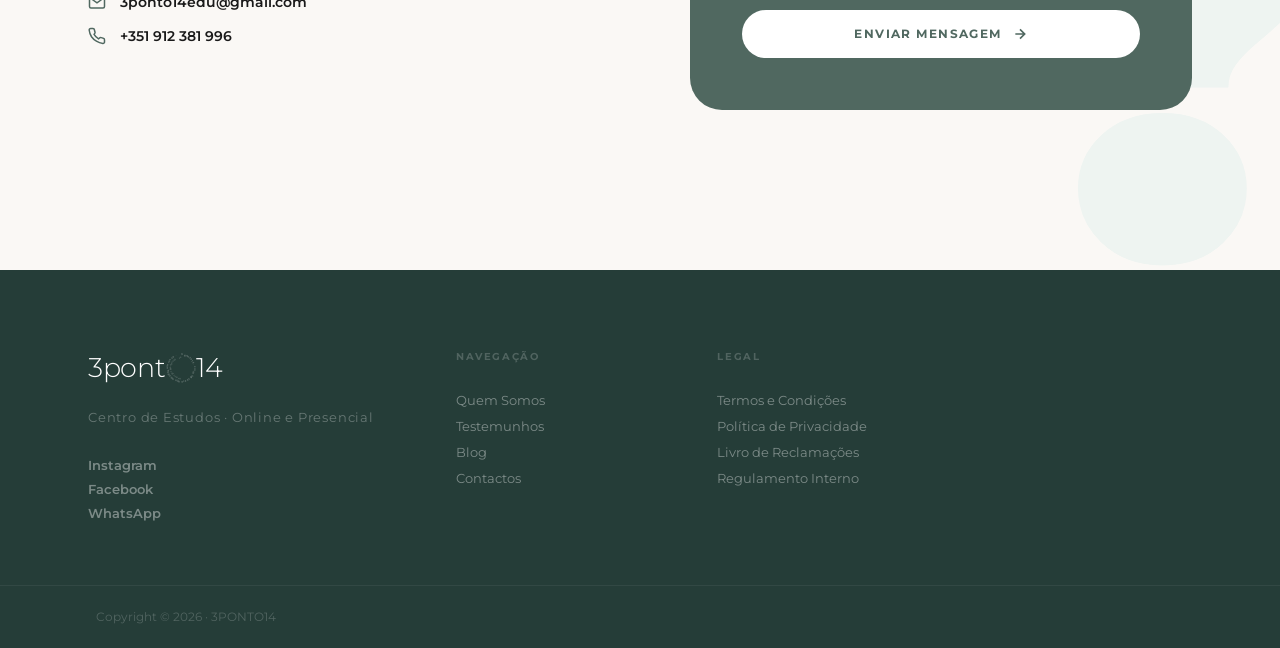
==== commit 52844171: "main" ====
--- a/index.html
+++ b/index.html
@@ -73,6 +73,15 @@
 
   <!-- HERO -->
   <section class="hero" id="inicio">
+    <div class="hero-bg-marquee" aria-hidden="true">
+      <div class="hero-mq-row">
+        <span>3ponto14</span><span>Centro de Estudos</span><span>3ponto14</span><span>Centro de Estudos</span><span>3ponto14</span><span>Centro de Estudos</span>
+      </div>
+      <div class="hero-mq-row">
+        <span>Online</span><span>Presencial</span><span>Apoio Escolar</span><span>Online</span><span>Presencial</span><span>Apoio Escolar</span>
+      </div>
+    </div>
+
     <div class="hero-bg-shapes">
       <div class="shape shape-1"></div>
       <div class="shape shape-2"></div>
@@ -221,8 +230,8 @@
   <section class="servicos" id="servicos">
     <div class="container">
       <div class="section-head">
-        <p class="section-tag">O que fazemos</p>
-        <h2 class="section-title">Os nossos <em>serviços</em></h2>
+        <p class="section-tag" style="color:rgba(255,255,255,0.4)">O que fazemos</p>
+        <h2 class="section-title on-green">Os nossos <em>serviços</em></h2>
       </div>
       <div class="servicos-tabs">
 
--- a/style.css
+++ b/style.css
@@ -1,1358 +1,725 @@
 /* ============================================
-   3PONTO14 — Redesign
-   Palette: sage green #506860, blush #d8bdb4
-   Font: Montserrat
+   3PONTO14 — Bold & Dynamic
+   Inspirado em: Super Bock, Heineken, O Festival
+   Cores: Verde sage, Blush, Creme
    ============================================ */
 
 *, *::before, *::after { box-sizing: border-box; margin: 0; padding: 0; }
 
 :root {
-  --green:       #506860;
-  --green-mid:   #6A8F83;
-  --green-light: #8aafa5;
-  --green-pale:  #e3ede9;
-  --green-xpale: #f0f5f3;
-  --blush:       #d8bdb4;
-  --blush-mid:   #c9a89e;
-  --blush-pale:  #f5efed;
-  --cream:       #faf8f6;
-  --white:       #ffffff;
-  --dark:        #1a1a1a;
-  --dark-2:      #2d2d2d;
-  --gray:        #6b7280;
-  --gray-light:  #e8e8e4;
-  --font:        'Montserrat', sans-serif;
-  --ease:        cubic-bezier(0.4, 0, 0.2, 1);
+  --green:        #506860;
+  --green-mid:    #5e7d74;
+  --green-light:  #7aaa9f;
+  --green-pale:   #deeae6;
+  --green-xpale:  #eef4f1;
+  --blush:        #d8bdb4;
+  --blush-mid:    #c4a097;
+  --blush-dark:   #a8796e;
+  --blush-pale:   #f7f0ee;
+  --cream:        #faf8f5;
+  --cream-warm:   #f5f0e8;
+  --white:        #ffffff;
+  --dark:         #1a1a1a;
+  --gray:         #6b7280;
+  --gray-light:   #e5e5e0;
+  --font:         'Montserrat', sans-serif;
+  --ease:         cubic-bezier(0.4, 0, 0.2, 1);
+  --ease-spring:  cubic-bezier(0.34, 1.56, 0.64, 1);
+  --ease-expo:    cubic-bezier(0.16, 1, 0.3, 1);
 }
 
 html { scroll-behavior: smooth; }
-
-body {
-  font-family: var(--font);
-  color: var(--dark);
-  background: var(--cream);
-  overflow-x: hidden;
-  cursor: none;
-}
-
+body { font-family: var(--font); color: var(--dark); background: var(--cream); overflow-x: hidden; cursor: none; }
 @media (hover: none) { body { cursor: auto; } }
 
-.container { max-width: 1200px; margin: 0 auto; padding: 0 40px; }
+/* Grain overlay on coloured sections */
+.grain::before {
+  content: '';
+  position: absolute; inset: 0;
+  background-image: url("data:image/svg+xml,%3Csvg viewBox='0 0 256 256' xmlns='http://www.w3.org/2000/svg'%3E%3Cfilter id='noise'%3E%3CfeTurbulence type='fractalNoise' baseFrequency='0.9' numOctaves='4' stitchTiles='stitch'/%3E%3C/filter%3E%3Crect width='100%25' height='100%25' filter='url(%23noise)' opacity='1'/%3E%3C/svg%3E");
+  opacity: 0.04;
+  pointer-events: none;
+  z-index: 1;
+  animation: grain 0.5s steps(3) infinite;
+}
+@keyframes grain {
+  0%  { transform: translate(0, 0); }
+  33% { transform: translate(-1%, 1%); }
+  66% { transform: translate(1%, -1%); }
+  100%{ transform: translate(0, 0); }
+}
+
+.container { max-width: 1200px; margin: 0 auto; padding: 0 48px; }
 a { text-decoration: none; color: inherit; }
 img { display: block; max-width: 100%; }
 
-/* ============ CUSTOM CURSOR ============ */
+/* ============ CURSOR ============ */
 .cursor {
-  position: fixed;
-  width: 40px; height: 40px;
-  border: 2px solid var(--green);
-  border-radius: 50%;
-  pointer-events: none;
-  z-index: 9999;
-  transform: translate(-50%, -50%);
-  transition: transform 0.15s var(--ease), width 0.3s, height 0.3s, border-color 0.3s;
+  position: fixed; width: 36px; height: 36px;
+  border: 2px solid var(--green); border-radius: 50%;
+  pointer-events: none; z-index: 9999;
+  transform: translate(-50%,-50%);
+  transition: width .3s var(--ease-spring), height .3s var(--ease-spring), border-color .3s, background .3s;
   mix-blend-mode: multiply;
 }
 .cursor-dot {
-  position: fixed;
-  width: 6px; height: 6px;
-  background: var(--green);
-  border-radius: 50%;
-  pointer-events: none;
-  z-index: 9999;
-  transform: translate(-50%, -50%);
-}
-.cursor.expanded { width: 64px; height: 64px; border-color: var(--blush-mid); }
+  position: fixed; width: 5px; height: 5px;
+  background: var(--green); border-radius: 50%;
+  pointer-events: none; z-index: 9999;
+  transform: translate(-50%,-50%);
+}
+.cursor.expanded { width: 64px; height: 64px; border-color: var(--blush-mid); background: rgba(216,189,180,0.1); }
 
 /* ============ BUTTONS ============ */
 .btn-primary {
-  display: inline-flex;
-  align-items: center;
-  gap: 10px;
-  background: var(--green);
-  color: var(--white);
-  font-family: var(--font);
-  font-size: 0.85rem;
-  font-weight: 700;
-  letter-spacing: 0.06em;
-  text-transform: uppercase;
-  padding: 16px 36px;
-  border-radius: 100px;
-  border: none;
-  cursor: none;
-  transition: background 0.3s, transform 0.3s, box-shadow 0.3s;
-}
-.btn-primary svg { transition: transform 0.3s; }
-.btn-primary:hover {
-  background: var(--green-mid);
-  transform: translateY(-3px);
-  box-shadow: 0 12px 32px rgba(80,104,96,0.35);
-}
-.btn-primary:hover svg { transform: translateX(4px); }
+  display: inline-flex; align-items: center; gap: 10px;
+  background: var(--green); color: var(--white);
+  font-family: var(--font); font-size: 0.75rem; font-weight: 700;
+  letter-spacing: 0.12em; text-transform: uppercase;
+  padding: 16px 36px; border-radius: 100px; border: none;
+  cursor: none; transition: all 0.35s var(--ease-spring);
+}
+.btn-primary:hover { background: var(--green-mid); transform: translateY(-3px) scale(1.02); box-shadow: 0 12px 32px rgba(80,104,96,0.35); }
+.btn-primary svg { transition: transform 0.3s var(--ease-spring); }
+.btn-primary:hover svg { transform: translateX(5px); }
 .btn-primary.full { width: 100%; justify-content: center; }
 
 .btn-ghost {
-  display: inline-flex;
-  align-items: center;
-  gap: 8px;
-  color: var(--dark);
-  font-family: var(--font);
-  font-size: 0.85rem;
-  font-weight: 700;
-  letter-spacing: 0.06em;
-  text-transform: uppercase;
-  padding: 16px 32px;
-  border-radius: 100px;
-  border: 2px solid rgba(26,26,26,0.2);
-  cursor: none;
-  transition: border-color 0.3s, background 0.3s;
-}
-.btn-ghost:hover { border-color: var(--dark); background: rgba(26,26,26,0.05); }
+  display: inline-flex; align-items: center; gap: 8px;
+  color: var(--white); font-family: var(--font); font-size: 0.75rem;
+  font-weight: 700; letter-spacing: 0.12em; text-transform: uppercase;
+  padding: 15px 32px; border-radius: 100px;
+  border: 1.5px solid rgba(255,255,255,0.4);
+  cursor: none; transition: all 0.3s var(--ease-spring);
+}
+.btn-ghost:hover { background: rgba(255,255,255,0.12); border-color: rgba(255,255,255,0.8); transform: translateY(-2px); }
 
 .btn-nav {
-  display: inline-block;
-  background: rgba(255,255,255,0.15);
-  color: var(--white);
-  font-family: var(--font);
-  font-size: 0.78rem;
-  font-weight: 700;
-  letter-spacing: 0.06em;
-  text-transform: uppercase;
-  padding: 10px 24px;
-  border-radius: 100px;
-  border: 1px solid rgba(255,255,255,0.3);
-  cursor: none;
-  transition: background 0.3s;
-  white-space: nowrap;
-}
-.btn-nav:hover { background: rgba(255,255,255,0.25); }
+  display: inline-block; background: rgba(255,255,255,0.12);
+  color: var(--white); font-family: var(--font); font-size: 0.72rem;
+  font-weight: 700; letter-spacing: 0.08em; text-transform: uppercase;
+  padding: 10px 22px; border-radius: 100px;
+  border: 1px solid rgba(255,255,255,0.2);
+  cursor: none; transition: all 0.3s var(--ease-spring); white-space: nowrap;
+}
+.btn-nav:hover { background: rgba(255,255,255,0.22); transform: translateY(-1px); }
 
 .btn-white {
-  display: inline-flex;
-  align-items: center;
-  gap: 10px;
-  background: var(--white);
-  color: var(--green);
-  font-family: var(--font);
-  font-size: 0.85rem;
-  font-weight: 700;
-  letter-spacing: 0.06em;
-  text-transform: uppercase;
-  padding: 16px 36px;
-  border-radius: 100px;
-  cursor: none;
-  transition: transform 0.3s, box-shadow 0.3s;
-}
-.btn-white:hover { transform: translateY(-3px); box-shadow: 0 12px 32px rgba(0,0,0,0.15); }
-.btn-white svg { transition: transform 0.3s; }
-.btn-white:hover svg { transform: translateX(4px); }
+  display: inline-flex; align-items: center; gap: 10px;
+  background: var(--white); color: var(--green);
+  font-family: var(--font); font-size: 0.75rem; font-weight: 700;
+  letter-spacing: 0.12em; text-transform: uppercase;
+  padding: 16px 36px; border-radius: 100px;
+  cursor: none; transition: all 0.35s var(--ease-spring);
+}
+.btn-white:hover { transform: translateY(-3px) scale(1.02); box-shadow: 0 12px 32px rgba(0,0,0,0.15); }
+.btn-white svg { transition: transform 0.3s var(--ease-spring); }
+.btn-white:hover svg { transform: translateX(5px); }
 
 .link-arrow {
-  display: inline-flex;
-  align-items: center;
-  gap: 6px;
-  font-size: 0.82rem;
-  font-weight: 700;
-  letter-spacing: 0.06em;
-  text-transform: uppercase;
-  color: var(--green);
-  cursor: none;
-  transition: gap 0.3s;
-}
-.link-arrow:hover { gap: 12px; }
-.link-arrow span { display: inline-block; transition: transform 0.3s; }
-.link-arrow:hover span { transform: translateX(4px); }
-
-/* ============ TYPOGRAPHY HELPERS ============ */
+  display: inline-flex; align-items: center; gap: 6px;
+  font-size: 0.72rem; font-weight: 700; letter-spacing: 0.1em;
+  text-transform: uppercase; color: var(--green); cursor: none;
+  transition: gap 0.3s var(--ease-spring);
+}
+.link-arrow:hover { gap: 14px; }
+
+/* ============ TYPE HELPERS ============ */
 .section-tag {
-  display: inline-block;
-  font-size: 0.72rem;
-  font-weight: 700;
-  letter-spacing: 0.14em;
-  text-transform: uppercase;
-  color: var(--green-mid);
-  margin-bottom: 14px;
-}
-.section-tag.light { color: rgba(255,255,255,0.6); }
+  display: inline-block; font-size: 0.65rem; font-weight: 700;
+  letter-spacing: 0.2em; text-transform: uppercase; color: var(--green-light);
+  margin-bottom: 16px;
+}
+.section-tag.light { color: rgba(255,255,255,0.4); }
+.section-tag.dark  { color: var(--blush-dark); }
 
 .section-title {
-  font-size: clamp(2rem, 4vw, 3rem);
-  font-weight: 900;
-  line-height: 1.1;
-  color: var(--dark);
-  letter-spacing: -0.02em;
+  font-size: clamp(2.6rem, 5.5vw, 4.4rem);
+  font-weight: 900; line-height: 1.0;
+  letter-spacing: -0.03em;
 }
 .section-title em { font-style: normal; color: var(--green); }
-.section-title.light { color: var(--white); }
-.section-title.light em { color: var(--blush); }
-
-.section-head { margin-bottom: 64px; }
+.section-title.on-green { color: var(--white); }
+.section-title.on-green em { color: var(--blush); }
+.section-title.on-blush { color: var(--dark); }
+.section-title.on-blush em { color: var(--green); }
+
+.section-head { margin-bottom: 80px; }
 .section-head.centered { text-align: center; }
 
 /* ============ NAVBAR ============ */
 .navbar {
-  position: fixed;
-  top: 0; left: 0; right: 0;
-  z-index: 100;
+  position: fixed; top: 0; left: 0; right: 0; z-index: 100;
   background: var(--green);
-  transition: box-shadow 0.3s;
-}
-.navbar.scrolled { box-shadow: 0 4px 30px rgba(0,0,0,0.15); }
+  transition: box-shadow 0.3s, background 0.3s;
+}
+.navbar.scrolled { box-shadow: 0 4px 40px rgba(0,0,0,0.15); }
 
 .nav-inner {
-  max-width: 1200px;
-  margin: 0 auto;
-  padding: 0 40px;
-  height: 68px;
-  display: flex;
-  align-items: center;
-  gap: 40px;
+  max-width: 1200px; margin: 0 auto; padding: 0 48px;
+  height: 68px; display: flex; align-items: center; gap: 40px;
 }
 
 .logo { display: flex; align-items: center; flex-shrink: 0; }
-
-/* ── Logo SVG animado ── */
-.logo-svg-wrap {
-  display: flex;
-  align-items: center;
-  height: 44px;
-  line-height: 1;
-  gap: 0;
-  overflow: hidden;
-}
-
+.logo-svg-wrap { display: flex; align-items: center; height: 44px; overflow: hidden; gap: 0; }
 .logo-char {
-  font-family: 'Montserrat', sans-serif;
-  font-weight: 300;
-  font-size: 1.75rem;
-  color: var(--white);
-  display: inline-flex;
-  align-items: center;
-  opacity: 0;
-  transform: translateY(12px);
-  animation: logoCharIn 0.5s cubic-bezier(0.4,0,0.2,1) forwards;
-  animation-delay: var(--d, 0s);
-  letter-spacing: -0.01em;
-  line-height: 44px;
-}
-
-@keyframes logoCharIn {
-  to { opacity: 1; transform: translateY(0); }
-}
-
-/* the span that holds the circle svg instead of an 'o' */
-.logo-o-special {
-  width: 1.1em;
-  height: 44px;
-  justify-content: center;
-  overflow: hidden;
-  flex-shrink: 0;
-}
-
-.logo-circle-svg {
-  width: 44px;
-  height: 44px;
-  display: block;
-  overflow: hidden;
-  flex-shrink: 0;
-}
-
-.circle-spin {
-  transform-origin: 40px 40px;
-  animation: spinCircle 14s linear infinite;
-}
-
-@keyframes spinCircle {
-  from { transform: rotate(0deg); }
-  to   { transform: rotate(360deg); }
-}
-
-/* navbar hover — circle speeds up */
-.logo:hover .circle-spin {
-  animation-duration: 4s;
-}
-
-/* footer logo — smaller, no entry animation delay */
-.footer-logo-svg {
-  height: 36px;
-  margin-bottom: 16px;
-}
-.footer-logo-svg .logo-char {
-  font-size: 1.7rem;
-  animation: none;
-  opacity: 1;
-  transform: none;
-}
-.footer-tagline {
-  font-size: 0.78rem;
-  color: rgba(255,255,255,0.45);
-  letter-spacing: 0.04em;
-  margin-bottom: 28px;
-}
-
-.nav-links {
-  display: flex;
-  align-items: center;
-  gap: 4px;
-  flex: 1;
-}
+  font-family: var(--font); font-weight: 300; font-size: 1.75rem;
+  color: var(--white); display: inline-flex; align-items: center;
+  opacity: 0; transform: translateY(12px);
+  animation: logoCharIn 0.5s var(--ease) forwards;
+  animation-delay: var(--d, 0s); letter-spacing: -0.01em; line-height: 44px;
+}
+@keyframes logoCharIn { to { opacity: 1; transform: translateY(0); } }
+.logo-o-special { width: 1.1em; height: 44px; justify-content: center; overflow: hidden; flex-shrink: 0; }
+.logo-circle-svg { width: 44px; height: 44px; display: block; overflow: hidden; }
+.circle-spin { transform-origin: 40px 40px; animation: spinCircle 16s linear infinite; }
+@keyframes spinCircle { to { transform: rotate(360deg); } }
+.logo:hover .circle-spin { animation-duration: 4s; }
+
+.footer-logo-svg { height: 36px; margin-bottom: 20px; }
+.footer-logo-svg .logo-char { font-size: 1.7rem; animation: none; opacity: 1; transform: none; }
+.footer-tagline { font-size: 0.72rem; color: rgba(255,255,255,0.35); letter-spacing: 0.06em; margin-bottom: 28px; display: block; }
+
+.nav-links { display: flex; align-items: center; gap: 4px; flex: 1; }
 .nav-links a {
-  font-size: 0.8rem;
-  font-weight: 600;
-  letter-spacing: 0.04em;
-  text-transform: uppercase;
-  color: rgba(255,255,255,0.8);
-  padding: 8px 14px;
-  border-radius: 8px;
-  transition: color 0.2s, background 0.2s;
-}
-.nav-links a:hover { color: var(--white); background: rgba(255,255,255,0.12); }
-
-.nav-right {
-  display: flex;
-  align-items: center;
-  gap: 20px;
-  margin-left: auto;
-}
+  font-size: 0.73rem; font-weight: 700; letter-spacing: 0.07em; text-transform: uppercase;
+  color: rgba(255,255,255,0.7); padding: 8px 14px; border-radius: 8px; transition: all 0.2s;
+}
+.nav-links a:hover { color: var(--white); background: rgba(255,255,255,0.1); }
+
+.nav-right { display: flex; align-items: center; gap: 20px; margin-left: auto; }
 .nav-social { display: flex; gap: 14px; }
-.nav-social a {
-  color: rgba(255,255,255,0.75);
-  display: flex;
-  align-items: center;
-  transition: color 0.2s;
-}
-.nav-social a:hover { color: var(--white); }
-
-.hamburger {
-  display: none;
-  flex-direction: column;
-  gap: 5px;
-  background: none;
-  border: none;
-  cursor: pointer;
-  padding: 8px;
-}
+.nav-social a { color: rgba(255,255,255,0.6); display: flex; align-items: center; transition: color 0.2s, transform 0.2s; }
+.nav-social a:hover { color: var(--white); transform: translateY(-2px); }
+
+.hamburger { display: none; flex-direction: column; gap: 5px; background: none; border: none; cursor: pointer; padding: 8px; }
 .hamburger span { display: block; width: 22px; height: 2px; background: var(--white); border-radius: 2px; transition: 0.3s; }
 
 /* ============ HERO ============ */
 .hero {
-  min-height: 100vh;
+  min-height: 100vh; position: relative;
+  display: grid; grid-template-columns: 1fr 1fr;
+  align-items: end; overflow: hidden;
+  padding-top: 68px;
   background: var(--cream);
-  position: relative;
-  display: flex;
-  align-items: center;
-  overflow: hidden;
-  padding-top: 68px;
-}
-
-.hero-bg-shapes { position: absolute; inset: 0; pointer-events: none; overflow: hidden; }
-
-.shape {
-  position: absolute;
-  border-radius: 50%;
-}
-.shape-1 {
-  width: 600px; height: 600px;
-  background: var(--green-pale);
-  right: -100px; top: -100px;
-  animation: floatA 8s ease-in-out infinite;
-}
-.shape-2 {
-  width: 400px; height: 400px;
-  background: var(--blush-pale);
-  right: 200px; bottom: -150px;
-  animation: floatB 10s ease-in-out infinite;
-}
-.shape-3 {
-  width: 200px; height: 200px;
-  background: var(--green-xpale);
-  left: 10%; top: 20%;
-  animation: floatC 12s ease-in-out infinite;
-}
-
-@keyframes floatA {
-  0%,100% { transform: translate(0,0) scale(1); }
-  50% { transform: translate(-30px, 20px) scale(1.05); }
-}
-@keyframes floatB {
-  0%,100% { transform: translate(0,0) rotate(0deg); }
-  50% { transform: translate(20px,-30px) rotate(10deg); }
-}
-@keyframes floatC {
-  0%,100% { transform: translate(0,0); }
-  50% { transform: translate(15px,25px); }
-}
+}
+
+/* Blobs flutuantes */
+.hero-bg-shapes { position: absolute; inset: 0; overflow: hidden; pointer-events: none; z-index: 0; }
+.shape { position: absolute; border-radius: 50%; }
+.shape-1 { width: 700px; height: 700px; background: var(--green-pale); right: -180px; top: -180px; animation: floatA 12s ease-in-out infinite; }
+.shape-2 { width: 380px; height: 380px; background: var(--blush-pale); left: -100px; bottom: -100px; animation: floatB 14s ease-in-out infinite; }
+.shape-3 { width: 200px; height: 200px; background: var(--green-xpale); left: 40%; top: 20%; animation: floatC 16s ease-in-out infinite; }
+@keyframes floatA { 0%,100%{transform:translate(0,0)} 50%{transform:translate(-40px,30px)} }
+@keyframes floatB { 0%,100%{transform:translate(0,0)} 50%{transform:translate(30px,-40px)} }
+@keyframes floatC { 0%,100%{transform:translate(0,0)} 50%{transform:translate(20px,25px)} }
+
+/* Marquee de fundo no hero — dois em direções opostas */
+.hero-bg-marquee { position: absolute; inset: 0; overflow: hidden; pointer-events: none; z-index: 0; display: flex; flex-direction: column; justify-content: center; gap: 0; }
+.hero-mq-row { white-space: nowrap; opacity: 0.04; line-height: 1; overflow: hidden; }
+.hero-mq-row span { display: inline-block; font-size: clamp(5rem, 10vw, 9rem); font-weight: 900; letter-spacing: -0.02em; color: var(--green); text-transform: uppercase; padding: 0 2rem; }
+.hero-mq-row:nth-child(1) span { animation: marqueeLeft 20s linear infinite; }
+.hero-mq-row:nth-child(2) span { animation: marqueeRight 25s linear infinite; }
+@keyframes marqueeLeft  { from{transform:translateX(0)} to{transform:translateX(-50%)} }
+@keyframes marqueeRight { from{transform:translateX(-50%)} to{transform:translateX(0)} }
 
 .hero-inner {
-  position: relative;
-  z-index: 2;
-  max-width: 1200px;
-  margin: 0 auto;
-  padding: 80px 40px;
-  display: grid;
-  grid-template-columns: 1fr 1fr;
-  gap: 80px;
-  align-items: center;
-  width: 100%;
+  position: relative; z-index: 2;
+  grid-column: 1; padding: 80px 0 100px 48px;
+  display: flex; flex-direction: column; justify-content: flex-end;
 }
 
 .hero-badge {
-  display: inline-flex;
-  align-items: center;
-  gap: 10px;
-  background: var(--white);
-  border: 1px solid var(--gray-light);
-  border-radius: 100px;
-  padding: 8px 20px 8px 10px;
-  font-size: 0.75rem;
-  font-weight: 600;
-  color: var(--gray);
-  letter-spacing: 0.03em;
-  margin-bottom: 28px;
-  width: fit-content;
-}
-.badge-dot {
-  width: 8px; height: 8px;
-  background: var(--green);
-  border-radius: 50%;
-  animation: pulse 2s infinite;
-}
-@keyframes pulse {
-  0%,100% { box-shadow: 0 0 0 0 rgba(80,104,96,0.4); }
-  50% { box-shadow: 0 0 0 6px rgba(80,104,96,0); }
-}
+  display: inline-flex; align-items: center; gap: 10px;
+  background: var(--white); border: 1px solid var(--gray-light);
+  border-radius: 100px; padding: 8px 20px 8px 10px;
+  font-size: 0.68rem; font-weight: 700; color: var(--gray);
+  letter-spacing: 0.06em; margin-bottom: 36px; width: fit-content;
+  box-shadow: 0 4px 20px rgba(0,0,0,0.06);
+}
+.badge-dot { width: 8px; height: 8px; background: var(--green); border-radius: 50%; animation: pulse 2s infinite; }
+@keyframes pulse { 0%,100%{box-shadow:0 0 0 0 rgba(80,104,96,0.5)} 50%{box-shadow:0 0 0 8px rgba(80,104,96,0)} }
 
 .hero-title {
-  font-size: clamp(2.8rem, 5.5vw, 4.2rem);
-  font-weight: 900;
-  line-height: 1.05;
-  letter-spacing: -0.03em;
-  margin-bottom: 28px;
+  font-size: clamp(3.2rem, 7vw, 6rem);
+  font-weight: 900; line-height: 1.0;
+  letter-spacing: -0.04em; margin-bottom: 28px; color: var(--dark);
 }
 .hero-title .line { display: block; }
 .hero-title .accent-line { color: var(--green); }
 
 .hero-sub {
-  font-size: 1.05rem;
-  font-weight: 400;
-  color: var(--gray);
-  line-height: 1.7;
-  margin-bottom: 40px;
-  max-width: 440px;
-}
-
-.hero-actions { display: flex; gap: 16px; flex-wrap: wrap; margin-bottom: 48px; }
-
-.hero-stats {
-  display: flex;
-  align-items: center;
-  gap: 28px;
-}
-.stat strong { display: block; font-size: 1.4rem; font-weight: 900; color: var(--dark); }
-.stat span { font-size: 0.75rem; font-weight: 500; color: var(--gray); text-transform: uppercase; letter-spacing: 0.08em; }
-.stat-div { width: 1px; height: 40px; background: var(--gray-light); }
-
-.hero-right { position: relative; }
-
+  font-size: 1rem; color: var(--gray); line-height: 1.75;
+  margin-bottom: 44px; max-width: 420px;
+}
+.hero-actions { display: flex; gap: 14px; flex-wrap: wrap; }
+
+/* Lado direito — foto que sobe até ao topo e sangra no fundo */
+.hero-right {
+  position: relative; z-index: 1;
+  align-self: stretch; overflow: hidden;
+}
 .hero-card-main {
-  border-radius: 32px;
-  overflow: hidden;
+  height: calc(100% + 68px); margin-top: -68px;
   background: var(--green-pale);
-  aspect-ratio: 4/5;
-  position: relative;
-}
-.hero-card-main img {
-  width: 100%;
-  height: 100%;
-  object-fit: cover;
-  object-position: top;
-}
-
+}
+.hero-card-main img { width: 100%; height: 100%; object-fit: cover; object-position: center top; }
+
+/* Cards flutuantes */
 .hero-float-card {
-  position: absolute;
-  background: var(--white);
-  border-radius: 16px;
-  padding: 16px 20px;
-  display: flex;
-  align-items: center;
-  gap: 14px;
-  box-shadow: 0 8px 32px rgba(0,0,0,0.10);
-  left: -40px;
-  bottom: 80px;
+  position: absolute; background: var(--white); border-radius: 18px;
+  padding: 14px 20px; display: flex; align-items: center; gap: 12px;
+  box-shadow: 0 8px 40px rgba(0,0,0,0.12); width: 210px;
   animation: floatCard 4s ease-in-out infinite;
-  width: 220px;
-}
-.hero-float-card.card-2 {
-  left: auto;
-  right: -30px;
-  bottom: auto;
-  top: 60px;
-  animation-delay: 2s;
-  width: 210px;
-}
-@keyframes floatCard {
-  0%,100% { transform: translateY(0); }
-  50% { transform: translateY(-10px); }
-}
-
-.float-icon { font-size: 1.5rem; flex-shrink: 0; }
-.hero-float-card strong { display: block; font-size: 0.85rem; font-weight: 700; color: var(--dark); }
-.hero-float-card span { font-size: 0.75rem; color: var(--gray); }
+  left: -30px; bottom: 120px;
+}
+.hero-float-card.card-2 { left: auto; right: -20px; bottom: auto; top: 100px; animation-delay: 2s; width: 200px; }
+@keyframes floatCard { 0%,100%{transform:translateY(0)} 50%{transform:translateY(-12px)} }
+.float-icon { font-size: 1.3rem; flex-shrink: 0; }
+.hero-float-card strong { display: block; font-size: 0.82rem; font-weight: 700; color: var(--dark); }
+.hero-float-card span { font-size: 0.7rem; color: var(--gray); }
 
 .scroll-hint {
-  position: absolute;
-  bottom: 40px;
-  left: 50%;
-  transform: translateX(-50%);
-  display: flex;
-  flex-direction: column;
-  align-items: center;
-  gap: 10px;
-  color: var(--gray);
-  font-size: 0.7rem;
-  font-weight: 600;
-  letter-spacing: 0.12em;
-  text-transform: uppercase;
-  z-index: 2;
-}
-.scroll-line {
-  width: 1px;
-  height: 48px;
-  background: linear-gradient(to bottom, var(--gray), transparent);
-  animation: scrollLine 1.5s ease-in-out infinite;
-}
-@keyframes scrollLine {
-  0% { transform: scaleY(0); transform-origin: top; }
-  50% { transform: scaleY(1); transform-origin: top; }
-  51% { transform-origin: bottom; }
-  100% { transform: scaleY(0); transform-origin: bottom; }
-}
-
-/* Reveal animation */
-.reveal {
-  opacity: 0;
-  transform: translateY(30px);
-  transition: opacity 0.8s var(--ease), transform 0.8s var(--ease);
-}
+  position: absolute; bottom: 36px; left: 48px; z-index: 3;
+  display: flex; align-items: center; gap: 12px;
+  color: var(--gray); font-size: 0.62rem; font-weight: 700; letter-spacing: 0.16em; text-transform: uppercase;
+}
+.scroll-line { width: 48px; height: 1px; background: var(--gray-light); position: relative; overflow: hidden; }
+.scroll-line::after { content: ''; position: absolute; left: -100%; top: 0; width: 100%; height: 100%; background: var(--green); animation: scrollLine 1.5s ease-in-out infinite; }
+@keyframes scrollLine { 0%{left:-100%} 100%{left:100%} }
+
+/* Reveal */
+.reveal { opacity: 0; transform: translateY(32px); transition: opacity 0.8s var(--ease-expo), transform 0.8s var(--ease-expo); }
 .reveal.visible { opacity: 1; transform: translateY(0); }
 
-/* ============ MARQUEE ============ */
+/* ============ MARQUEE STRIP ============ */
 .marquee-wrap {
+  background: var(--green); padding: 16px 0;
+  overflow: hidden; position: relative; z-index: 2;
+}
+.marquee-track { display: inline-flex; gap: 48px; animation: marqueeLeft 28s linear infinite; white-space: nowrap; }
+.marquee-track span { font-size: 0.68rem; font-weight: 700; letter-spacing: 0.18em; text-transform: uppercase; color: rgba(255,255,255,0.7); flex-shrink: 0; }
+.marquee-track .mx { color: var(--blush); font-size: 0.8rem; }
+
+/* ============ SOBRE — fundo BRANCO ============ */
+.sobre {
+  padding: 160px 0; background: var(--white);
+  position: relative; overflow: hidden;
+}
+
+/* Ghost word decorativo */
+.sobre::before {
+  content: 'Nós.';
+  position: absolute; right: -60px; top: 20px;
+  font-size: 28vw; font-weight: 900;
+  color: var(--green-xpale); letter-spacing: -0.05em;
+  line-height: 1; pointer-events: none; z-index: 0;
+  white-space: nowrap;
+}
+
+.sobre-grid { display: grid; grid-template-columns: 1fr 1fr; gap: 100px; align-items: center; position: relative; z-index: 1; }
+
+.sobre-img-stack { position: relative; padding-bottom: 60px; }
+.sobre-img-1 { border-radius: 28px; overflow: hidden; aspect-ratio: 3/4; background: var(--green-pale); max-width: 340px; }
+.sobre-img-1 img { width: 100%; height: 100%; object-fit: cover; transition: transform 0.6s var(--ease); }
+.sobre-img-1:hover img { transform: scale(1.04); }
+
+.sobre-img-2 {
+  position: absolute; bottom: 0; right: -20px; width: 56%;
+  border-radius: 20px; overflow: hidden; aspect-ratio: 1;
+  background: var(--blush-pale); border: 5px solid var(--white);
+  box-shadow: 0 16px 48px rgba(0,0,0,0.1);
+}
+.sobre-img-2 img { width: 100%; height: 100%; object-fit: cover; transition: transform 0.6s var(--ease); }
+.sobre-img-2:hover img { transform: scale(1.04); }
+
+.sobre-badge-float {
+  position: absolute; top: 32px; right: -36px;
+  background: var(--green); color: var(--white);
+  font-size: 0.68rem; font-weight: 700; letter-spacing: 0.1em;
+  text-transform: uppercase; text-align: center;
+  padding: 16px 22px; border-radius: 18px; line-height: 1.5;
+  box-shadow: 0 8px 32px rgba(80,104,96,0.3);
+  animation: floatCard 5s ease-in-out infinite;
+}
+
+.sobre-right .section-title { margin-bottom: 28px; }
+.sobre-text { color: var(--gray); line-height: 1.8; margin-bottom: 32px; font-size: 1rem; }
+
+.sobre-pills { display: flex; flex-wrap: wrap; gap: 10px; margin-bottom: 40px; }
+.pill {
+  font-size: 0.68rem; font-weight: 700; letter-spacing: 0.09em; text-transform: uppercase;
+  color: var(--green); background: var(--green-pale);
+  padding: 9px 20px; border-radius: 100px;
+  transition: all 0.25s var(--ease-spring);
+}
+.pill:hover { background: var(--green); color: var(--white); transform: translateY(-2px); }
+
+/* ============ SERVIÇOS — fundo VERDE ============ */
+.servicos {
+  padding: 160px 0;
   background: var(--green);
-  padding: 18px 0;
-  overflow: hidden;
+  position: relative; overflow: hidden;
+}
+
+/* Ghost word */
+.servicos::after {
+  content: '01';
+  position: absolute; right: -40px; bottom: -40px;
+  font-size: 40vw; font-weight: 900;
+  color: rgba(255,255,255,0.04); letter-spacing: -0.05em;
+  line-height: 1; pointer-events: none; z-index: 0;
+}
+
+.servicos-tabs { display: grid; grid-template-columns: 340px 1fr; gap: 64px; align-items: start; position: relative; z-index: 1; }
+
+.tabs-menu { display: flex; flex-direction: column; gap: 8px; position: sticky; top: 100px; }
+
+.tab-btn {
+  display: flex; align-items: center; gap: 20px;
+  background: rgba(255,255,255,0.07); border: 1px solid rgba(255,255,255,0.1);
+  border-radius: 18px; padding: 22px 24px;
+  cursor: none; text-align: left; font-family: var(--font);
+  width: 100%; transition: all 0.35s var(--ease-spring);
+}
+.tab-btn:hover { background: rgba(255,255,255,0.12); border-color: rgba(255,255,255,0.2); transform: translateX(4px); }
+.tab-btn.active { background: var(--white); border-color: var(--white); transform: translateX(8px); }
+
+.tab-num { font-size: 0.62rem; font-weight: 800; letter-spacing: 0.14em; color: rgba(255,255,255,0.25); flex-shrink: 0; transition: color 0.3s; }
+.tab-btn.active .tab-num { color: var(--green-light); }
+
+.tab-btn-text { flex: 1; }
+.tab-btn-text strong { display: block; font-size: 0.88rem; font-weight: 800; color: rgba(255,255,255,0.6); margin-bottom: 3px; transition: color 0.3s; }
+.tab-btn-text span { font-size: 0.7rem; color: rgba(255,255,255,0.3); font-weight: 500; transition: color 0.3s; }
+.tab-btn.active .tab-btn-text strong { color: var(--green); }
+.tab-btn.active .tab-btn-text span { color: var(--green-light); }
+
+.tab-arrow { color: rgba(255,255,255,0.15); flex-shrink: 0; transition: transform 0.35s var(--ease-spring), color 0.3s; }
+.tab-btn.active .tab-arrow { color: var(--green); transform: translateX(4px); }
+
+.tabs-content { position: relative; }
+.tab-panel { display: none; grid-template-columns: 1fr 1fr; gap: 48px; align-items: center; animation: tabIn 0.55s var(--ease-expo); }
+.tab-panel.active { display: grid; }
+@keyframes tabIn { from{opacity:0;transform:translateY(20px)} to{opacity:1;transform:translateY(0)} }
+
+.tab-img { position: relative; border-radius: 28px; overflow: hidden; aspect-ratio: 4/5; background: var(--green-pale); }
+.tab-img img { width: 100%; height: 100%; object-fit: cover; object-position: top; transition: transform 0.6s var(--ease); }
+.tab-img:hover img { transform: scale(1.04); }
+.tab-img-badge {
+  position: absolute; bottom: 20px; left: 20px;
+  background: var(--white); color: var(--green);
+  font-size: 0.62rem; font-weight: 700; letter-spacing: 0.12em;
+  text-transform: uppercase; padding: 7px 16px; border-radius: 100px;
+}
+.badge-blush { color: var(--blush-dark); }
+
+.tab-info h3 {
+  font-size: clamp(2rem, 3.5vw, 3rem); font-weight: 900;
+  color: var(--white); letter-spacing: -0.03em;
+  margin-bottom: 20px; line-height: 1.05;
+}
+.tab-info p { font-size: 0.92rem; color: rgba(255,255,255,0.6); line-height: 1.8; margin-bottom: 32px; }
+
+.tab-tags { display: flex; flex-wrap: wrap; gap: 8px; margin-bottom: 40px; }
+.tab-tags span {
+  font-size: 0.65rem; font-weight: 700; letter-spacing: 0.1em; text-transform: uppercase;
+  color: rgba(255,255,255,0.75); background: rgba(255,255,255,0.1);
+  padding: 8px 16px; border-radius: 100px; border: 1px solid rgba(255,255,255,0.12);
+  transition: all 0.25s var(--ease-spring);
+}
+.tab-tags span:hover { background: rgba(255,255,255,0.18); transform: translateY(-2px); }
+
+/* ============ EQUIPA — fundo CREME QUENTE ============ */
+.equipa {
+  padding: 160px 0;
+  background: var(--cream-warm);
+  position: relative; overflow: hidden;
+}
+
+.equipa::before {
+  content: 'Equipa';
+  position: absolute; left: -80px; top: 0;
+  font-size: 22vw; font-weight: 900;
+  color: rgba(216,189,180,0.25); letter-spacing: -0.05em;
+  line-height: 1; pointer-events: none; z-index: 0;
   white-space: nowrap;
 }
-.marquee-track {
-  display: inline-flex;
-  gap: 40px;
-  animation: marquee 25s linear infinite;
-}
-.marquee-track span {
-  font-size: 0.8rem;
-  font-weight: 700;
-  letter-spacing: 0.1em;
-  text-transform: uppercase;
-  color: rgba(255,255,255,0.9);
-  flex-shrink: 0;
-}
-.marquee-track .mx { color: var(--blush); }
-@keyframes marquee {
-  from { transform: translateX(0); }
-  to { transform: translateX(-50%); }
-}
-
-/* ============ SOBRE ============ */
-.sobre { padding: 120px 0; background: var(--white); }
-
-.sobre-grid {
-  display: grid;
-  grid-template-columns: 1fr 1fr;
-  gap: 80px;
-  align-items: center;
-}
-
-.sobre-img-stack { position: relative; padding-bottom: 40px; }
-
-.sobre-img-1 {
-  border-radius: 28px;
-  overflow: hidden;
-  aspect-ratio: 3/4;
+
+.equipa .section-head,
+.equipa-fundadoras,
+.equipa-numero { position: relative; z-index: 1; }
+
+.equipa-fundadoras {
+  display: grid; grid-template-columns: repeat(2, 1fr);
+  gap: 28px; max-width: 700px; margin: 0 auto 56px;
+}
+
+.equipa-card {
+  background: var(--white); border-radius: 28px; overflow: hidden;
+  transition: transform 0.45s var(--ease-spring), box-shadow 0.45s;
+}
+.equipa-card:hover { transform: translateY(-10px) scale(1.01); box-shadow: 0 24px 64px rgba(0,0,0,0.1); }
+
+.equipa-foto { width: 100%; aspect-ratio: 4/5; overflow: hidden; background: var(--green-pale); }
+.equipa-foto img { width: 100%; height: 100%; object-fit: cover; object-position: top; transition: transform 0.6s var(--ease); }
+.equipa-card:hover .equipa-foto img { transform: scale(1.05); }
+
+.equipa-card h3 { font-size: 1rem; font-weight: 800; color: var(--dark); padding: 22px 22px 4px; }
+.equipa-cargo { font-size: 0.68rem; font-weight: 700; letter-spacing: 0.1em; text-transform: uppercase; color: var(--green-light); padding: 0 22px 14px; display: block; }
+.equipa-bio { font-size: 0.83rem; color: var(--gray); line-height: 1.7; padding: 0 22px 24px; }
+
+.equipa-numero {
+  display: flex; align-items: center; gap: 56px;
+  background: var(--green); border-radius: 32px;
+  padding: 64px 72px; overflow: hidden; position: relative;
+}
+.equipa-numero::before {
+  content: '';
+  position: absolute; right: -80px; top: -80px;
+  width: 320px; height: 320px; border-radius: 50%;
+  background: rgba(255,255,255,0.06);
+}
+.equipa-numero::after {
+  content: '';
+  position: absolute; left: 40%; bottom: -60px;
+  width: 200px; height: 200px; border-radius: 50%;
+  background: rgba(255,255,255,0.04);
+}
+.equipa-num-destaque {
+  font-size: 8rem; font-weight: 900; color: var(--white);
+  line-height: 1; flex-shrink: 0; letter-spacing: -0.06em;
+  position: relative; z-index: 1;
+}
+.equipa-num-texto { position: relative; z-index: 1; }
+.equipa-num-texto strong { display: block; font-size: 1.3rem; font-weight: 800; color: var(--white); margin-bottom: 12px; text-transform: uppercase; letter-spacing: 0.06em; }
+.equipa-num-texto p { color: rgba(255,255,255,0.55); font-size: 0.92rem; line-height: 1.75; max-width: 440px; }
+
+/* ============ OFERTA — fundo BLUSH ============ */
+.oferta {
+  background: var(--blush-pale);
+  padding: 0; overflow: hidden;
+  position: relative; border-top: 1px solid var(--blush);
+  border-bottom: 1px solid var(--blush);
+}
+
+/* Círculo decorativo de fundo */
+.oferta::before {
+  content: '';
+  position: absolute; right: -200px; top: 50%;
+  transform: translateY(-50%);
+  width: 600px; height: 600px; border-radius: 50%;
+  border: 1px solid var(--blush); pointer-events: none;
+}
+.oferta::after {
+  content: '';
+  position: absolute; right: -80px; top: 50%;
+  transform: translateY(-50%);
+  width: 360px; height: 360px; border-radius: 50%;
+  border: 1px solid var(--blush); pointer-events: none;
+}
+
+.oferta-inner {
+  max-width: 1200px; margin: 0 auto; padding: 100px 48px;
+  display: grid; grid-template-columns: 1fr auto; gap: 60px;
+  align-items: center; position: relative; z-index: 1;
+}
+.oferta-tag { font-size: 0.65rem; font-weight: 700; letter-spacing: 0.2em; text-transform: uppercase; color: var(--blush-dark); margin-bottom: 16px; display: block; }
+.oferta-left h2 {
+  font-size: clamp(3rem, 7vw, 5.5rem); font-weight: 900;
+  color: var(--dark); line-height: 0.95; letter-spacing: -0.04em;
+  margin-bottom: 24px;
+}
+.oferta-left h2 em { font-style: normal; color: var(--green); }
+.oferta-left p { color: var(--gray); font-size: 0.95rem; line-height: 1.75; margin-bottom: 40px; max-width: 420px; }
+
+.oferta-circle {
+  width: 200px; height: 200px; border-radius: 50%;
+  border: 1.5px solid var(--blush); flex-shrink: 0;
+  display: flex; flex-direction: column; align-items: center; justify-content: center;
+  animation: floatCard 6s ease-in-out infinite;
+}
+.oferta-num { font-size: 4.5rem; font-weight: 900; color: var(--green); line-height: 1; }
+.oferta-label { font-size: 0.7rem; font-weight: 700; color: var(--blush-dark); text-align: center; text-transform: uppercase; letter-spacing: 0.1em; line-height: 1.4; }
+
+/* ============ TESTEMUNHOS — fundo VERDE PALE ============ */
+.testemunhos {
+  padding: 160px 0;
   background: var(--green-pale);
-  max-width: 320px;
-}
-.sobre-img-1 img { width: 100%; height: 100%; object-fit: cover; }
-
-.sobre-img-2 {
-  position: absolute;
-  bottom: 0; right: 0;
-  width: 55%;
-  border-radius: 20px;
-  overflow: hidden;
-  aspect-ratio: 1;
-  background: var(--blush-pale);
-  border: 4px solid var(--white);
-  box-shadow: 0 8px 32px rgba(0,0,0,0.10);
-}
-.sobre-img-2 img { width: 100%; height: 100%; object-fit: cover; }
-
-.sobre-badge-float {
-  position: absolute;
-  top: 24px;
-  right: -20px;
-  background: var(--green);
-  color: var(--white);
-  font-size: 0.78rem;
-  font-weight: 700;
-  letter-spacing: 0.06em;
-  text-transform: uppercase;
-  text-align: center;
-  padding: 14px 20px;
-  border-radius: 16px;
-  line-height: 1.4;
-  box-shadow: 0 8px 24px rgba(80,104,96,0.3);
-}
-
-.sobre-right .section-title { margin-bottom: 24px; }
-.sobre-text {
-  color: var(--gray);
-  line-height: 1.75;
-  margin-bottom: 28px;
-  font-size: 1rem;
-}
-
-.sobre-pills {
-  display: flex;
-  flex-wrap: wrap;
-  gap: 10px;
-  margin-bottom: 36px;
-}
-.pill {
-  font-size: 0.75rem;
-  font-weight: 700;
-  letter-spacing: 0.05em;
-  text-transform: uppercase;
-  color: var(--green);
-  background: var(--green-pale);
-  padding: 8px 18px;
-  border-radius: 100px;
-}
-
-/* ============ SERVIÇOS ============ */
-.servicos { padding: 120px 0; background: var(--cream); }
-
-.servicos-list { display: flex; flex-direction: column; gap: 2px; }
-
-.servico-item {
-  display: grid;
-  grid-template-columns: 1fr 1fr;
-  min-height: 440px;
-  background: var(--white);
-  border-radius: 24px;
-  overflow: hidden;
-  position: relative;
-}
-.servico-item::before {
-  content: attr(data-num);
-  position: absolute;
-  top: 32px; left: 40px;
-  font-size: 5rem;
-  font-weight: 900;
-  color: var(--green-pale);
-  line-height: 1;
-  pointer-events: none;
-  z-index: 0;
-}
-.servico-item.reverse { direction: rtl; }
-.servico-item.reverse > * { direction: ltr; }
-
-.servico-content {
-  padding: 60px 56px;
-  display: flex;
-  flex-direction: column;
-  justify-content: center;
-  position: relative;
-  z-index: 1;
-}
-
-.servico-icon-wrap {
-  width: 64px; height: 64px;
-  background: var(--green-pale);
-  border-radius: 16px;
-  display: flex;
-  align-items: center;
-  justify-content: center;
-  color: var(--green);
-  margin-bottom: 28px;
-  flex-shrink: 0;
-}
-
-.servico-text h3 {
-  font-size: 1.6rem;
-  font-weight: 900;
-  color: var(--dark);
-  margin-bottom: 16px;
-  letter-spacing: -0.02em;
-}
-.servico-text p {
-  color: var(--gray);
-  line-height: 1.75;
-  margin-bottom: 28px;
-  font-size: 0.95rem;
-  max-width: 360px;
-}
-
-.servico-img {
-  overflow: hidden;
-  background: var(--green-pale);
-}
-.servico-img img {
-  width: 100%;
-  height: 100%;
-  object-fit: cover;
-  transition: transform 0.6s var(--ease);
-}
-.servico-item:hover .servico-img img { transform: scale(1.05); }
-
-/* ============ SERVIÇOS ============ */
-.servicos { padding: 120px 0; background: var(--white); }
-
-.servicos-tabs {
-  display: grid;
-  grid-template-columns: 380px 1fr;
-  gap: 40px;
-  align-items: start;
-}
-
-/* Menu lateral */
-.tabs-menu {
-  display: flex;
-  flex-direction: column;
-  gap: 8px;
-  position: sticky;
-  top: 100px;
-}
-
-.tab-btn {
-  display: flex;
-  align-items: center;
-  gap: 20px;
-  background: var(--cream);
-  border: 2px solid transparent;
-  border-radius: 18px;
-  padding: 24px 28px;
-  cursor: none;
-  text-align: left;
-  transition: all 0.3s var(--ease);
-  width: 100%;
-  font-family: var(--font);
-}
-.tab-btn:hover { background: var(--green-pale); border-color: var(--green-pale); }
-.tab-btn.active {
-  background: var(--green);
-  border-color: var(--green);
-}
-
-.tab-num {
-  font-size: 0.7rem;
-  font-weight: 800;
-  letter-spacing: 0.1em;
-  color: var(--green-light);
-  flex-shrink: 0;
-  transition: color 0.3s;
-}
-.tab-btn.active .tab-num { color: rgba(255,255,255,0.5); }
-
-.tab-btn-text { flex: 1; }
-.tab-btn-text strong {
-  display: block;
-  font-size: 0.95rem;
-  font-weight: 800;
-  color: var(--dark);
-  margin-bottom: 3px;
-  transition: color 0.3s;
-}
-.tab-btn-text span {
-  font-size: 0.75rem;
-  color: var(--gray);
-  font-weight: 500;
-  transition: color 0.3s;
-}
-.tab-btn.active .tab-btn-text strong,
-.tab-btn.active .tab-btn-text span { color: rgba(255,255,255,0.85); }
-
-.tab-arrow {
-  color: var(--gray-light);
-  flex-shrink: 0;
-  transition: transform 0.3s, color 0.3s;
-}
-.tab-btn.active .tab-arrow { color: rgba(255,255,255,0.6); transform: translateX(4px); }
-.tab-btn:hover .tab-arrow { transform: translateX(4px); color: var(--green); }
-.tab-btn.active:hover .tab-arrow { color: rgba(255,255,255,0.6); }
-
-/* Painéis */
-.tabs-content { position: relative; min-height: 500px; }
-
-.tab-panel {
-  display: none;
-  grid-template-columns: 1fr 1fr;
-  gap: 40px;
-  align-items: center;
-  animation: tabIn 0.5s var(--ease);
-}
-.tab-panel.active { display: grid; }
-
-@keyframes tabIn {
-  from { opacity: 0; transform: translateY(16px); }
-  to   { opacity: 1; transform: translateY(0); }
-}
-
-.tab-img {
-  position: relative;
-  border-radius: 24px;
-  overflow: hidden;
-  aspect-ratio: 4/5;
-  background: var(--green-pale);
-}
-.tab-img img {
-  width: 100%;
-  height: 100%;
-  object-fit: cover;
-  object-position: top;
-}
-.tab-img-badge {
-  position: absolute;
-  bottom: 20px;
-  left: 20px;
-  background: var(--white);
-  color: var(--green);
-  font-size: 0.7rem;
-  font-weight: 700;
-  letter-spacing: 0.1em;
-  text-transform: uppercase;
-  padding: 7px 16px;
-  border-radius: 100px;
-}
-.badge-blush { color: var(--blush-mid); }
-
-.tab-info h3 {
-  font-size: clamp(1.6rem, 2.5vw, 2.2rem);
-  font-weight: 900;
-  color: var(--dark);
-  letter-spacing: -0.02em;
-  margin-bottom: 20px;
-  line-height: 1.1;
-}
-.tab-info p {
-  font-size: 0.95rem;
-  color: var(--gray);
-  line-height: 1.75;
-  margin-bottom: 28px;
-}
-
-.tab-tags {
-  display: flex;
-  flex-wrap: wrap;
-  gap: 8px;
-  margin-bottom: 36px;
-}
-.tab-tags span {
-  font-size: 0.75rem;
-  font-weight: 700;
-  letter-spacing: 0.05em;
-  text-transform: uppercase;
-  color: var(--green);
-  background: var(--green-pale);
-  padding: 7px 16px;
-  border-radius: 100px;
-}
-
+  position: relative; overflow: hidden;
+}
+
+.testemunhos::before {
+  content: '"';
+  position: absolute; left: -40px; top: -40px;
+  font-size: 50vw; font-weight: 900;
+  color: rgba(80,104,96,0.06); line-height: 1;
+  pointer-events: none; z-index: 0; font-family: Georgia, serif;
+  letter-spacing: -0.05em;
+}
+
+.testemunhos .section-head { position: relative; z-index: 1; }
+
+.testo-grid { display: grid; grid-template-columns: 1fr 1fr 1fr; gap: 24px; position: relative; z-index: 1; }
+
+.testo-card {
+  background: var(--white); border-radius: 28px; padding: 40px 36px;
+  transition: transform 0.45s var(--ease-spring), box-shadow 0.45s;
+  border: 1.5px solid rgba(80,104,96,0.1);
+}
+.testo-card:hover { transform: translateY(-8px) scale(1.01); box-shadow: 0 24px 60px rgba(80,104,96,0.12); border-color: transparent; }
+.testo-card.featured {
+  background: var(--green); border-color: var(--green);
+  transform: translateY(-20px);
+}
+.testo-card.featured:hover { transform: translateY(-28px) scale(1.01); }
+.testo-card.featured blockquote { color: rgba(255,255,255,0.85); }
+.testo-card.featured strong { color: var(--white); }
+.testo-card.featured span { color: rgba(255,255,255,0.45); }
+.testo-card.featured .testo-avatar { background: rgba(255,255,255,0.12); color: rgba(255,255,255,0.8); }
+.testo-card.featured .testo-stars { color: var(--blush); }
+
+.testo-stars { font-size: 0.9rem; color: #c8a96e; letter-spacing: 4px; margin-bottom: 22px; }
+.testo-card blockquote { font-size: 0.92rem; font-style: italic; color: var(--dark); line-height: 1.8; margin-bottom: 28px; }
+.testo-author { display: flex; align-items: center; gap: 12px; }
+.testo-avatar { width: 42px; height: 42px; border-radius: 50%; background: var(--green-pale); color: var(--green); font-size: 0.72rem; font-weight: 800; display: flex; align-items: center; justify-content: center; flex-shrink: 0; }
+.testo-author strong { display: block; font-size: 0.85rem; font-weight: 700; color: var(--dark); }
+.testo-author span { font-size: 0.72rem; color: var(--gray); }
+
+/* ============ CONTACTO — fundo CREME ============ */
+.contacto { padding: 160px 0; background: var(--cream); position: relative; overflow: hidden; }
+
+.contacto::after {
+  content: '?';
+  position: absolute; right: -40px; bottom: -80px;
+  font-size: 50vw; font-weight: 900;
+  color: var(--green-xpale); line-height: 1;
+  pointer-events: none; z-index: 0; letter-spacing: -0.05em;
+}
+
+.contacto-grid { display: grid; grid-template-columns: 1fr 1fr; gap: 100px; align-items: center; position: relative; z-index: 1; }
+
+.contacto-left .section-title { margin-bottom: 24px; }
+.contacto-sub { color: var(--gray); line-height: 1.75; margin-bottom: 40px; font-size: 0.95rem; }
+.contacto-info { display: flex; flex-direction: column; gap: 16px; }
+.info-item { display: flex; align-items: center; gap: 14px; color: var(--dark); font-size: 0.88rem; font-weight: 600; }
+.info-item svg { flex-shrink: 0; color: var(--green); }
+
+.contacto-right {
+  background: var(--green); border-radius: 32px; padding: 52px;
+  position: relative; overflow: hidden;
+}
+.contacto-right::before {
+  content: '';
+  position: absolute; right: -60px; top: -60px;
+  width: 240px; height: 240px; border-radius: 50%;
+  background: rgba(255,255,255,0.06); pointer-events: none;
+}
+
+.contact-form { display: flex; flex-direction: column; gap: 20px; position: relative; z-index: 1; }
+.form-group { display: flex; flex-direction: column; gap: 8px; }
+.form-group label { font-size: 0.65rem; font-weight: 700; letter-spacing: 0.12em; text-transform: uppercase; color: rgba(255,255,255,0.4); }
+.form-group input,
+.form-group textarea {
+  font-family: var(--font); font-size: 0.9rem; color: var(--white);
+  background: rgba(255,255,255,0.08); border: 1.5px solid rgba(255,255,255,0.12);
+  border-radius: 14px; padding: 14px 18px; outline: none;
+  transition: border-color 0.3s, background 0.3s; resize: none; cursor: none;
+}
+.form-group input::placeholder, .form-group textarea::placeholder { color: rgba(255,255,255,0.25); }
+.form-group input:focus, .form-group textarea:focus { border-color: var(--blush); background: rgba(255,255,255,0.12); }
+.contacto-right .btn-primary { background: var(--white); color: var(--green); }
+.contacto-right .btn-primary:hover { background: var(--blush-pale); }
+
+/* ============ FOOTER — fundo VERDE ESCURO ============ */
+.footer { background: #253d38; }
+
+.footer-inner {
+  display: grid; grid-template-columns: 1.5fr 1fr 1fr 1fr;
+  gap: 48px; padding: 80px 48px 64px;
+  max-width: 1200px; margin: 0 auto;
+}
+
+.footer-logo-text { font-size: 1.7rem; font-weight: 900; color: var(--white); display: block; margin-bottom: 16px; }
+.footer-brand > p { font-size: 0.82rem; color: rgba(255,255,255,0.3); line-height: 1.75; margin-bottom: 28px; }
+
+.footer-social { display: flex; flex-direction: column; gap: 8px; }
+.footer-social a { font-size: 0.82rem; font-weight: 600; color: rgba(255,255,255,0.4); transition: all 0.2s var(--ease-spring); }
+.footer-social a:hover { color: var(--white); transform: translateX(4px); }
+
+.footer-col-title { font-size: 0.62rem; font-weight: 700; letter-spacing: 0.16em; text-transform: uppercase; color: rgba(255,255,255,0.2); margin-bottom: 20px; }
+.footer-links { display: flex; flex-direction: column; gap: 10px; }
+.footer-links a { font-size: 0.82rem; color: rgba(255,255,255,0.4); transition: all 0.2s var(--ease-spring); }
+.footer-links a:hover { color: var(--white); transform: translateX(4px); }
+
+.footer-bottom { border-top: 1px solid rgba(255,255,255,0.06); padding: 24px 48px; }
+.footer-bottom-inner { max-width: 1200px; margin: 0 auto; display: flex; align-items: center; justify-content: space-between; flex-wrap: wrap; gap: 12px; }
+.footer-bottom p { font-size: 0.72rem; color: rgba(255,255,255,0.2); }
+
+/* ============ MOBILE ============ */
 @media (max-width: 1024px) {
   .servicos-tabs { grid-template-columns: 1fr; }
-  .tabs-menu { position: static; flex-direction: row; overflow-x: auto; padding-bottom: 4px; }
-  .tab-btn { min-width: 220px; }
+  .tabs-menu { position: static; flex-direction: row; overflow-x: auto; padding-bottom: 4px; gap: 8px; }
+  .tab-btn { min-width: 200px; transform: none !important; }
+  .tab-btn.active { transform: none !important; }
   .tab-panel { grid-template-columns: 1fr; }
   .tab-img { aspect-ratio: 16/9; }
-}
-
-/* ============ EQUIPA ============ */
-.equipa { padding: 120px 0; background: var(--cream); }
-
-.equipa-fundadoras {
-  display: grid;
-  grid-template-columns: repeat(2, 1fr);
-  gap: 28px;
-  max-width: 720px;
-  margin: 0 auto 56px;
-}
-
-.equipa-numero {
-  display: flex;
-  align-items: center;
-  gap: 40px;
-  background: var(--green);
-  border-radius: 24px;
-  padding: 48px 56px;
-}
-
-.equipa-num-destaque {
-  font-size: 6rem;
-  font-weight: 900;
-  color: var(--white);
-  line-height: 1;
-  flex-shrink: 0;
-  letter-spacing: -0.04em;
-}
-
-.equipa-num-texto strong {
-  display: block;
-  font-size: 1.3rem;
-  font-weight: 800;
-  color: var(--white);
-  margin-bottom: 10px;
-  text-transform: uppercase;
-  letter-spacing: 0.04em;
-}
-
-.equipa-num-texto p {
-  color: rgba(255,255,255,0.7);
-  font-size: 0.95rem;
-  line-height: 1.65;
-  max-width: 480px;
-}
-
-@media (max-width: 900px) {
-  .equipa-fundadoras { grid-template-columns: 1fr; max-width: 420px; }
-  .equipa-numero { flex-direction: column; text-align: center; padding: 40px 32px; gap: 20px; }
-}
-
-.equipa-card {
-  background: var(--white);
-  border-radius: 24px;
-  overflow: hidden;
-  transition: transform 0.4s var(--ease), box-shadow 0.4s;
-}
-.equipa-card:hover {
-  transform: translateY(-6px);
-  box-shadow: 0 16px 48px rgba(0,0,0,0.08);
-}
-.equipa-card.destaque { background: var(--green); }
-.equipa-card.destaque h3 { color: var(--white); }
-.equipa-card.destaque .equipa-cargo { color: var(--blush); }
-.equipa-card.destaque .equipa-bio { color: rgba(255,255,255,0.75); }
-
-.equipa-foto {
-  width: 100%;
-  aspect-ratio: 4/5;
-  overflow: hidden;
-  background: var(--green-pale);
-}
-.equipa-foto img {
-  width: 100%;
-  height: 100%;
-  object-fit: cover;
-  object-position: top;
-  transition: transform 0.6s var(--ease);
-}
-.equipa-card:hover .equipa-foto img { transform: scale(1.04); }
-
-.equipa-card h3 {
-  font-size: 1.05rem;
-  font-weight: 800;
-  color: var(--dark);
-  padding: 24px 24px 4px;
-}
-.equipa-cargo {
-  font-size: 0.78rem;
-  font-weight: 600;
-  letter-spacing: 0.06em;
-  text-transform: uppercase;
-  color: var(--green-mid);
-  padding: 0 24px 16px;
-}
-.equipa-bio {
-  font-size: 0.88rem;
-  color: var(--gray);
-  line-height: 1.7;
-  padding: 0 24px 28px;
-}
-
-@media (max-width: 900px) {
-  .equipa-grid { grid-template-columns: 1fr; max-width: 420px; margin: 0 auto; }
-}
-
-/* ============ OFERTA ============ */
-.oferta {
-  background: var(--green);
-  padding: 0;
-  overflow: hidden;
-}
-
-.oferta-inner {
-  max-width: 1200px;
-  margin: 0 auto;
-  padding: 80px 40px;
-  display: grid;
-  grid-template-columns: 1fr auto;
-  gap: 60px;
-  align-items: center;
-}
-
-.oferta-tag {
-  font-size: 0.72rem;
-  font-weight: 700;
-  letter-spacing: 0.14em;
-  text-transform: uppercase;
-  color: rgba(255,255,255,0.6);
-  margin-bottom: 16px;
-}
-.oferta-left h2 {
-  font-size: clamp(2.4rem, 5vw, 3.8rem);
-  font-weight: 900;
-  color: var(--white);
-  line-height: 1;
-  letter-spacing: -0.03em;
-  margin-bottom: 20px;
-}
-.oferta-left p {
-  color: rgba(255,255,255,0.75);
-  font-size: 1rem;
-  line-height: 1.65;
-  margin-bottom: 36px;
-  max-width: 440px;
-}
-
-.oferta-circle {
-  width: 220px; height: 220px;
-  border-radius: 50%;
-  background: rgba(255,255,255,0.1);
-  border: 2px solid rgba(255,255,255,0.2);
-  display: flex;
-  flex-direction: column;
-  align-items: center;
-  justify-content: center;
-  flex-shrink: 0;
-}
-.oferta-num {
-  font-size: 5rem;
-  font-weight: 900;
-  color: var(--white);
-  line-height: 1;
-}
-.oferta-label {
-  font-size: 0.85rem;
-  font-weight: 700;
-  color: rgba(255,255,255,0.65);
-  text-align: center;
-  text-transform: uppercase;
-  letter-spacing: 0.08em;
-  line-height: 1.3;
-  margin-top: 4px;
-}
-
-/* ============ MÉTODO ============ */
-.metodo { padding: 120px 0; background: var(--white); }
-
-.metodo-grid {
-  display: grid;
-  grid-template-columns: repeat(4, 1fr);
-  gap: 24px;
-}
-
-.metodo-card {
-  background: var(--cream);
-  border-radius: 24px;
-  padding: 40px 32px;
-  transition: transform 0.4s var(--ease), background 0.3s;
-  position: relative;
-  overflow: hidden;
-}
-.metodo-card::after {
-  content: '';
-  position: absolute;
-  bottom: 0; left: 0; right: 0;
-  height: 3px;
-  background: var(--green);
-  transform: scaleX(0);
-  transition: transform 0.4s var(--ease);
-  transform-origin: left;
-}
-.metodo-card:hover { transform: translateY(-8px); background: var(--green-xpale); }
-.metodo-card:hover::after { transform: scaleX(1); }
-
-.metodo-num {
-  font-size: 3rem;
-  font-weight: 900;
-  color: var(--green-pale);
-  line-height: 1;
-  margin-bottom: 20px;
-  letter-spacing: -0.04em;
-}
-.metodo-card h3 {
-  font-size: 1.05rem;
-  font-weight: 800;
-  color: var(--dark);
-  margin-bottom: 12px;
-}
-.metodo-card p {
-  font-size: 0.88rem;
-  color: var(--gray);
-  line-height: 1.65;
-}
-
-/* ============ TESTEMUNHOS ============ */
-.testemunhos { padding: 120px 0; background: var(--cream); }
-
-.testo-grid {
-  display: grid;
-  grid-template-columns: 1fr 1fr 1fr;
-  gap: 24px;
-}
-
-.testo-card {
-  background: var(--white);
-  border-radius: 24px;
-  padding: 40px 36px;
-  transition: transform 0.4s var(--ease), box-shadow 0.4s;
-}
-.testo-card:hover {
-  transform: translateY(-6px);
-  box-shadow: 0 16px 48px rgba(0,0,0,0.08);
-}
-.testo-card.featured {
-  background: var(--green);
-  transform: translateY(-16px);
-}
-.testo-card.featured:hover { transform: translateY(-22px); }
-.testo-card.featured .testo-stars { color: var(--blush); }
-.testo-card.featured blockquote { color: rgba(255,255,255,0.9); }
-.testo-card.featured strong { color: var(--white); }
-.testo-card.featured span { color: rgba(255,255,255,0.6); }
-.testo-card.featured .testo-avatar { background: rgba(255,255,255,0.15); color: var(--white); }
-
-.testo-stars {
-  font-size: 1rem;
-  color: #f5a623;
-  letter-spacing: 3px;
-  margin-bottom: 20px;
-}
-.testo-card blockquote {
-  font-size: 0.95rem;
-  font-style: italic;
-  font-weight: 400;
-  color: var(--dark-2);
-  line-height: 1.75;
-  margin-bottom: 28px;
-}
-.testo-author {
-  display: flex;
-  align-items: center;
-  gap: 14px;
-}
-.testo-avatar {
-  width: 44px; height: 44px;
-  border-radius: 50%;
-  background: var(--green-pale);
-  color: var(--green);
-  font-size: 0.75rem;
-  font-weight: 800;
-  display: flex;
-  align-items: center;
-  justify-content: center;
-  flex-shrink: 0;
-}
-.testo-author strong { display: block; font-size: 0.9rem; font-weight: 700; color: var(--dark); }
-.testo-author span { font-size: 0.78rem; color: var(--gray); }
-
-/* ============ CONTACTO ============ */
-.contacto {
-  background: var(--green);
-  padding: 120px 0;
-}
-
-.contacto-grid {
-  display: grid;
-  grid-template-columns: 1fr 1fr;
-  gap: 80px;
-  align-items: center;
-}
-
-.contacto-left .section-title { margin-bottom: 20px; }
-.contacto-sub {
-  color: rgba(255,255,255,0.7);
-  line-height: 1.7;
-  margin-bottom: 40px;
-  font-size: 0.95rem;
-}
-
-.contacto-info { display: flex; flex-direction: column; gap: 16px; }
-.info-item {
-  display: flex;
-  align-items: center;
-  gap: 14px;
-  color: rgba(255,255,255,0.8);
-  font-size: 0.9rem;
-  font-weight: 500;
-}
-.info-item svg { flex-shrink: 0; opacity: 0.7; }
-
-.contacto-right {
-  background: var(--white);
-  border-radius: 28px;
-  padding: 48px;
-}
-
-.contact-form { display: flex; flex-direction: column; gap: 20px; }
-
-.form-group { display: flex; flex-direction: column; gap: 8px; }
-.form-group label {
-  font-size: 0.75rem;
-  font-weight: 700;
-  letter-spacing: 0.06em;
-  text-transform: uppercase;
-  color: var(--gray);
-}
-.form-group input,
-.form-group textarea {
-  font-family: var(--font);
-  font-size: 0.9rem;
-  color: var(--dark);
-  background: var(--cream);
-  border: 2px solid var(--gray-light);
-  border-radius: 12px;
-  padding: 14px 18px;
-  outline: none;
-  transition: border-color 0.3s, background 0.3s;
-  resize: none;
-  cursor: none;
-}
-.form-group input::placeholder,
-.form-group textarea::placeholder { color: #bbb; }
-.form-group input:focus,
-.form-group textarea:focus {
-  border-color: var(--green);
-  background: var(--white);
-}
-
-/* ============ FOOTER ============ */
-.footer { background: #0f1f1a; }
-
-.footer-inner {
-  display: grid;
-  grid-template-columns: 1.5fr 1fr 1fr 1fr;
-  gap: 48px;
-  padding: 80px 40px 64px;
-}
-
-
-.footer-brand p {
-  font-size: 0.88rem;
-  color: rgba(255,255,255,0.45);
-  line-height: 1.7;
-  margin-bottom: 28px;
-}
-
-.footer-social { display: flex; flex-direction: column; gap: 8px; }
-.footer-social a {
-  font-size: 0.82rem;
-  font-weight: 600;
-  color: rgba(255,255,255,0.55);
-  transition: color 0.2s;
-}
-.footer-social a:hover { color: var(--white); }
-
-.footer-col-title {
-  font-size: 0.7rem;
-  font-weight: 700;
-  letter-spacing: 0.12em;
-  text-transform: uppercase;
-  color: rgba(255,255,255,0.3);
-  margin-bottom: 20px;
-}
-.footer-links { display: flex; flex-direction: column; gap: 10px; }
-.footer-links a {
-  font-size: 0.85rem;
-  color: rgba(255,255,255,0.55);
-  transition: color 0.2s;
-}
-.footer-links a:hover { color: var(--white); }
-
-.footer-bottom {
-  border-top: 1px solid rgba(255,255,255,0.06);
-  padding: 24px 40px;
-}
-.footer-bottom-inner {
-  max-width: 1200px;
-  margin: 0 auto;
-  display: flex;
-  align-items: center;
-  justify-content: space-between;
-  flex-wrap: wrap;
-  gap: 12px;
-}
-.footer-bottom p {
-  font-size: 0.78rem;
-  color: rgba(255,255,255,0.25);
-}
-
-/* ============ MOBILE ============ */
-@media (max-width: 1024px) {
-  .metodo-grid { grid-template-columns: repeat(2, 1fr); }
   .footer-inner { grid-template-columns: 1fr 1fr; }
 }
 
 @media (max-width: 900px) {
   body { cursor: auto; }
   .cursor, .cursor-dot { display: none; }
+  .container { padding: 0 24px; }
 
   .nav-links, .nav-social, .btn-nav { display: none; }
   .nav-links.open {
-    display: flex;
-    flex-direction: column;
-    position: fixed;
+    display: flex; flex-direction: column; position: fixed;
     top: 68px; left: 0; right: 0; bottom: 0;
-    background: var(--green);
-    padding: 40px 32px;
-    gap: 8px;
-    overflow-y: auto;
-    z-index: 99;
+    background: var(--green); padding: 40px 28px; gap: 8px;
+    overflow-y: auto; z-index: 99;
   }
-  .nav-links.open a { font-size: 1.1rem; padding: 16px; border-radius: 12px; }
+  .nav-links.open a { font-size: 1.1rem; padding: 16px; border-radius: 12px; color: var(--white); }
   .hamburger { display: flex; }
 
-  .hero-inner { grid-template-columns: 1fr; gap: 48px; }
+  .hero { grid-template-columns: 1fr; min-height: auto; }
+  .hero-inner { padding: 60px 24px 80px; }
   .hero-right { display: none; }
-  .hero-inner { padding: 60px 32px 80px; }
-
-  .sobre-grid { grid-template-columns: 1fr; gap: 48px; }
-  .sobre-img-stack { max-width: 400px; margin: 0 auto; }
-
-  .servico-item, .servico-item.reverse {
-    grid-template-columns: 1fr;
-    direction: ltr;
-    min-height: auto;
-  }
-  .servico-img { aspect-ratio: 16/9; }
-
-  .oferta-inner { grid-template-columns: 1fr; }
+  .hero-title { font-size: clamp(2.8rem, 9vw, 4rem); }
+  .scroll-hint { left: 24px; }
+
+  .sobre::before { display: none; }
+  .sobre-grid { grid-template-columns: 1fr; gap: 56px; }
+  .sobre-img-stack { max-width: 380px; margin: 0 auto; }
+  .sobre-badge-float { right: -10px; }
+
+  .equipa::before { display: none; }
+  .equipa-fundadoras { grid-template-columns: 1fr; max-width: 360px; }
+  .equipa-numero { flex-direction: column; text-align: center; padding: 48px 32px; gap: 20px; }
+  .equipa-numero::after { display: none; }
+
+  .oferta::before, .oferta::after { display: none; }
+  .oferta-inner { grid-template-columns: 1fr; padding: 80px 24px; }
   .oferta-circle { display: none; }
 
+  .testemunhos::before { display: none; }
   .testo-grid { grid-template-columns: 1fr; }
   .testo-card.featured { transform: none; }
-
-  .contacto-grid { grid-template-columns: 1fr; }
-  .contacto-right { padding: 36px 28px; }
-
-  .footer-inner { grid-template-columns: 1fr 1fr; }
+  .testo-card.featured:hover { transform: translateY(-8px) scale(1.01); }
+
+  .contacto::after { display: none; }
+  .contacto-grid { grid-template-columns: 1fr; gap: 56px; }
+  .contacto-right { padding: 36px 24px; }
+
+  .footer-inner { grid-template-columns: 1fr; gap: 36px; padding: 56px 24px 40px; }
+  .footer-bottom { padding: 20px 24px; }
+  .footer-bottom-inner { flex-direction: column; align-items: flex-start; }
+
+  .sobre, .servicos, .equipa, .testemunhos, .contacto { padding-top: 100px; padding-bottom: 100px; }
+  .oferta-inner { padding-top: 80px; padding-bottom: 80px; }
 }
 
 @media (max-width: 600px) {
-  .container { padding: 0 20px; }
   .hero-actions { flex-direction: column; }
-  .hero-actions .btn-primary,
-  .hero-actions .btn-ghost { text-align: center; justify-content: center; }
-  .metodo-grid { grid-template-columns: 1fr; }
-  .footer-inner { grid-template-columns: 1fr; }
-  .footer-bottom-inner { flex-direction: column; align-items: flex-start; }
-  .nav-inner { padding: 0 20px; }
-}
+  .hero-actions .btn-primary, .hero-actions .btn-ghost { justify-content: center; }
+  .section-title { font-size: clamp(2rem, 9vw, 2.8rem); }
+}
